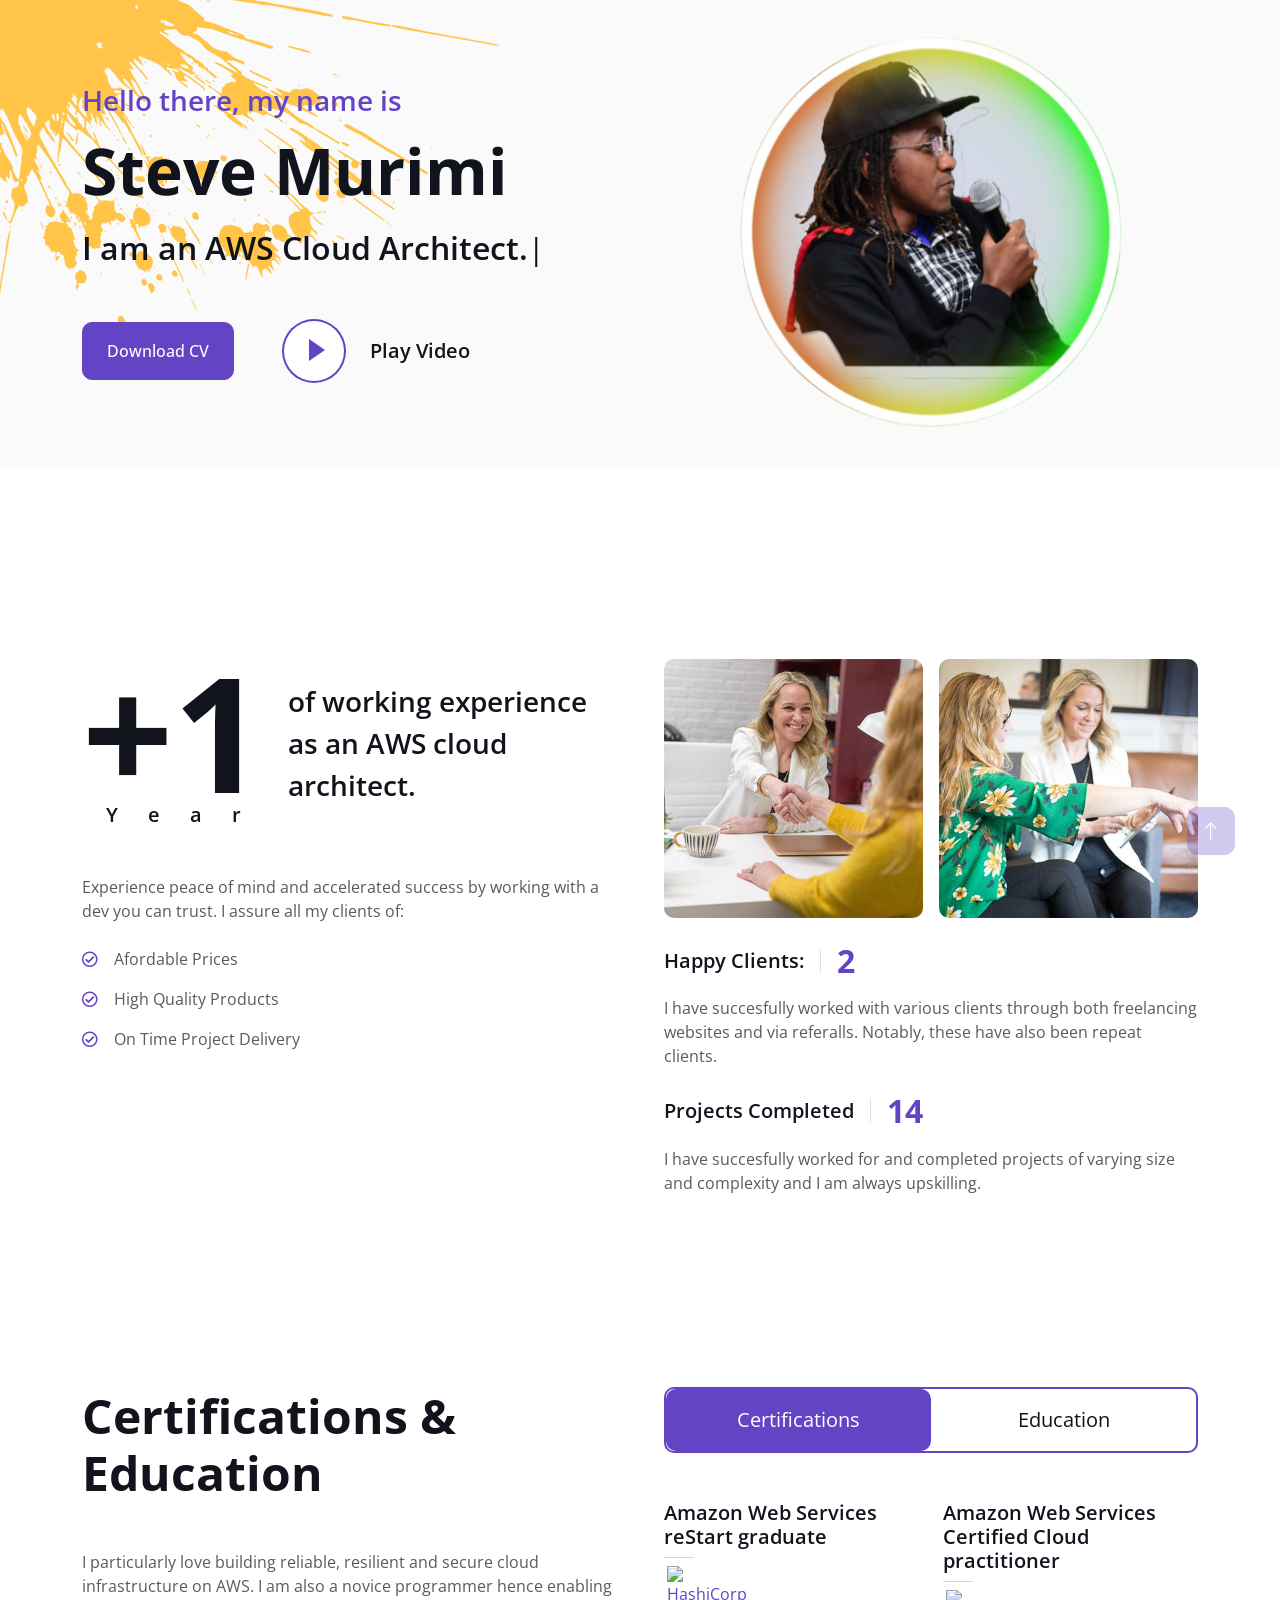
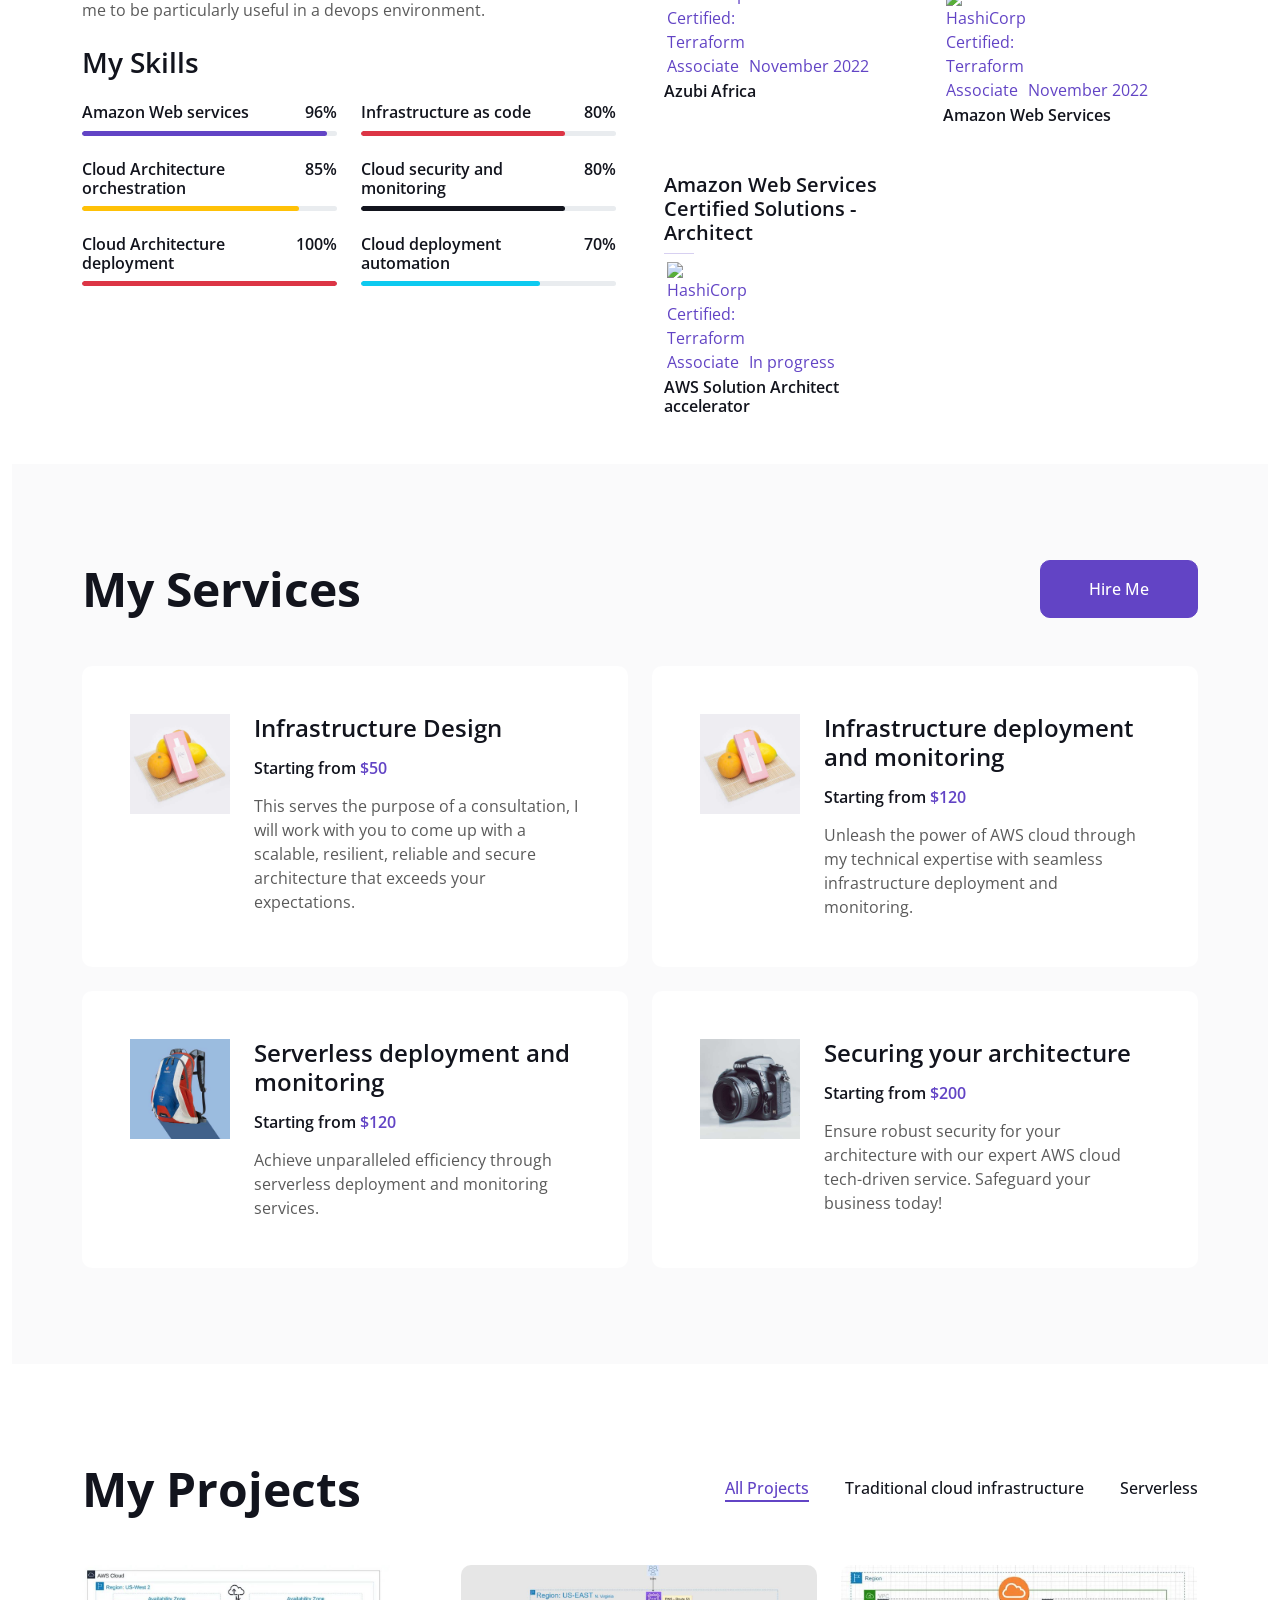
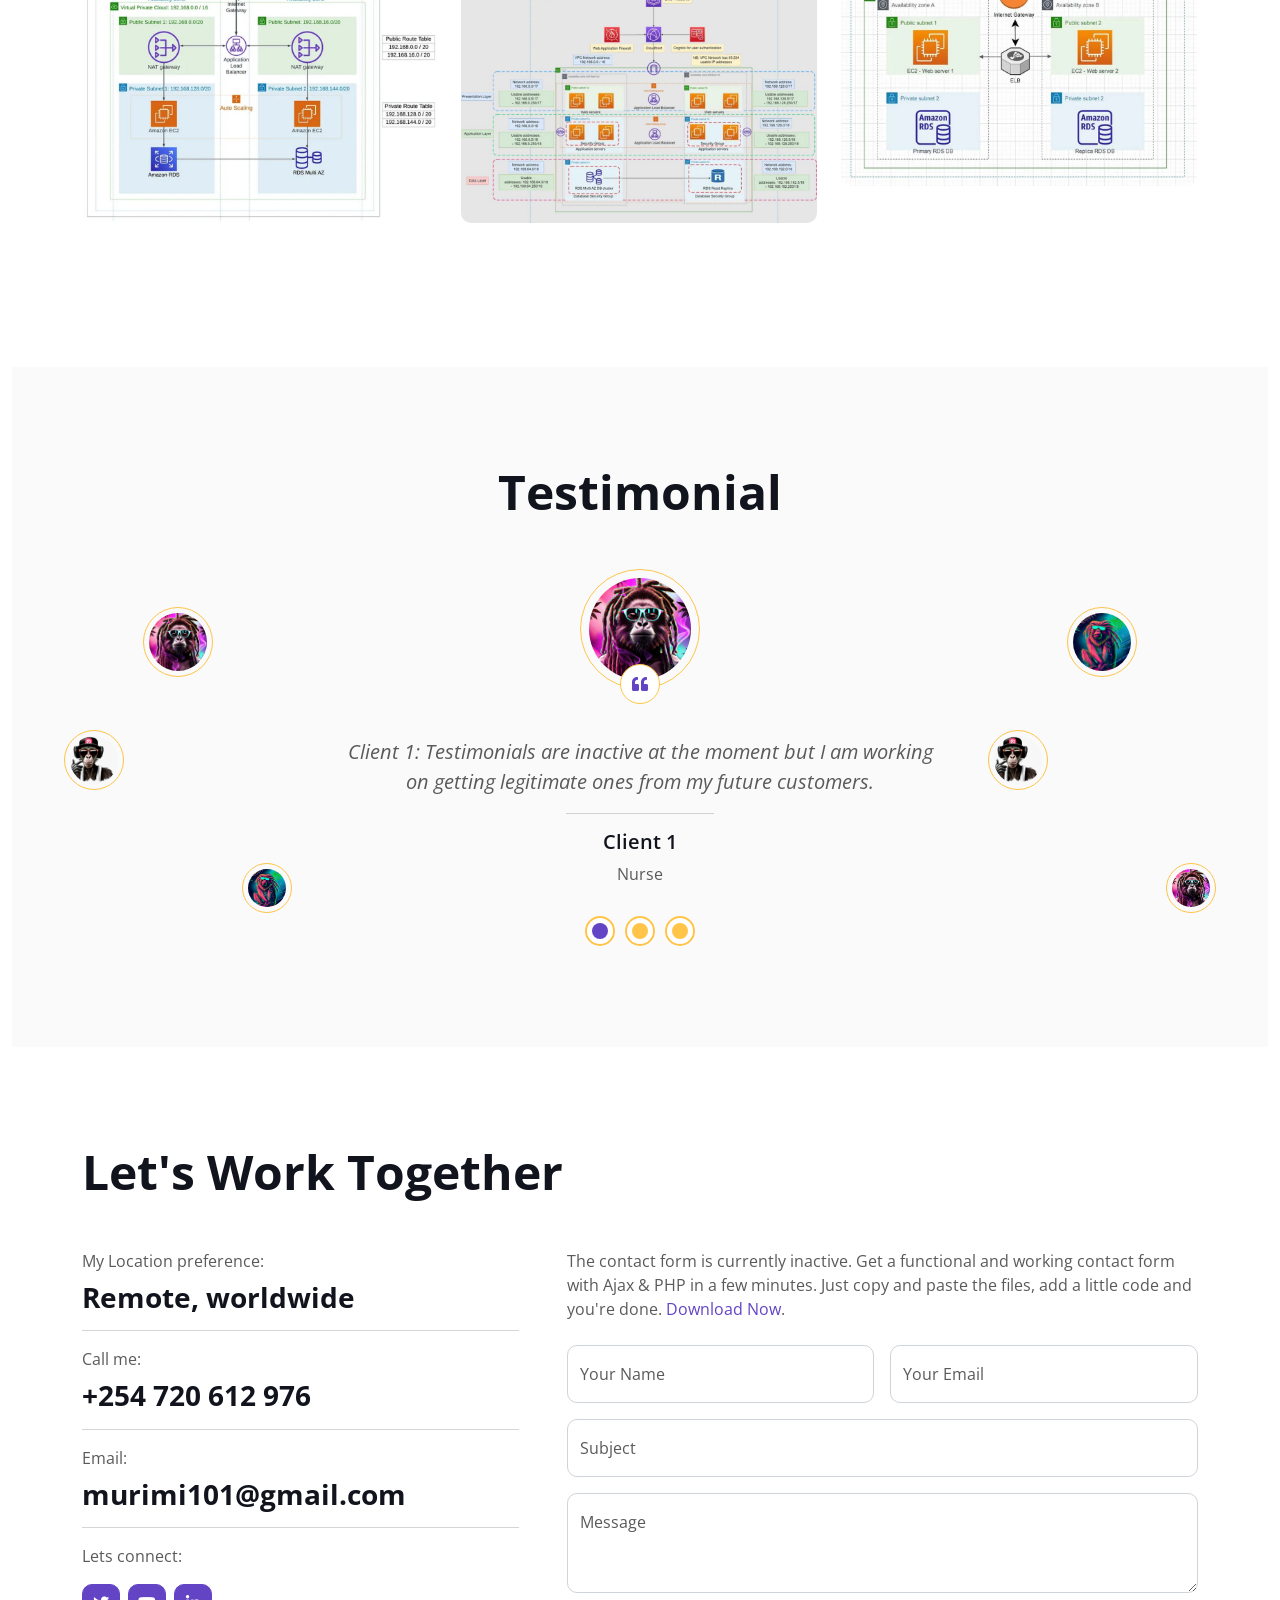
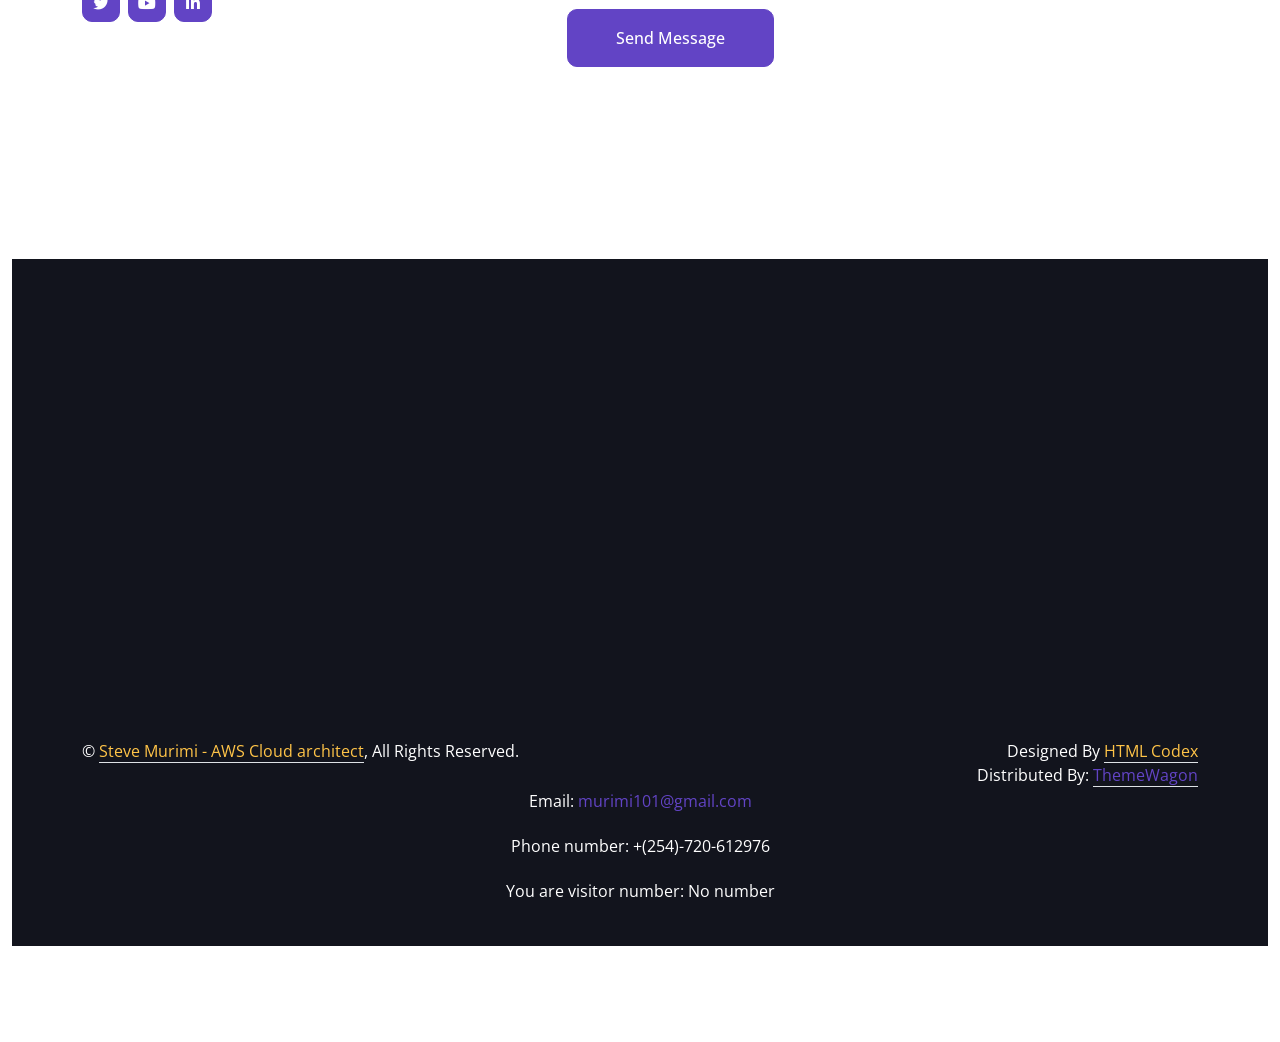
==== index.html @ 78ddbb9c "Initialization Initial creation of repo and upload of website." ====
<!DOCTYPE html>
<html lang="en">

<head>
    <meta charset="utf-8">
    <title>SteveMurimi - AWS Cloud Architect</title>
    <meta content="width=device-width, initial-scale=1.0" name="viewport">
    <meta content="" name="keywords">
    <meta content="" name="description">

  
    <!-- Website icon -->
    <link rel="icon" type="img/x-icon" href="img/laptop-icon.png">


    <!-- Google Web Fonts -->
    <link rel="preconnect" href="https://fonts.googleapis.com">
    <link rel="preconnect" href="https://fonts.gstatic.com" crossorigin>
    <link href="https://fonts.googleapis.com/css2?family=Open+Sans:wght@400;500;600;700;800&display=swap" rel="stylesheet"> 

    <!-- Icon Font Stylesheet -->
    <link href="https://cdnjs.cloudflare.com/ajax/libs/font-awesome/5.10.0/css/all.min.css" rel="stylesheet">
    <link href="https://cdn.jsdelivr.net/npm/bootstrap-icons@1.4.1/font/bootstrap-icons.css" rel="stylesheet">

    <!-- Libraries Stylesheet -->
    <link href="lib/animate/animate.min.css" rel="stylesheet">
    <link href="lib/lightbox/css/lightbox.min.css" rel="stylesheet">
    <link href="lib/owlcarousel/assets/owl.carousel.min.css" rel="stylesheet">

    <!-- Customized Bootstrap Stylesheet -->
    <link href="css/bootstrap.min.css" rel="stylesheet">

    <!-- Template Stylesheet -->
    <link href="css/style.css" rel="stylesheet">

</head>

<body data-bs-spy="scroll" data-bs-target=".navbar" data-bs-offset="51">
    <!-- Spinner Start -->
    <div id="spinner" class="show bg-white position-fixed translate-middle w-100 vh-100 top-50 start-50 d-flex align-items-center justify-content-center">
        <div class="spinner-border text-primary" style="width: 3rem; height: 3rem;" role="status">
            <span class="sr-only">Loading...</span>
        </div>
    </div>
    <!-- Spinner End -->


    <!-- Navbar Start -->
    <nav class="navbar navbar-expand-lg bg-white navbar-light fixed-top shadow py-lg-0 px-4 px-lg-5 wow fadeIn" data-wow-delay="0.1s">
        <a href="index.html" class="navbar-brand d-block d-lg-none">
            <h1 class="text-primary fw-bold m-0">ProMan</h1>
        </a>
        <button type="button" class="navbar-toggler" data-bs-toggle="collapse" data-bs-target="#navbarCollapse">
            <span class="navbar-toggler-icon"></span>
        </button>
        <div class="collapse navbar-collapse justify-content-between py-4 py-lg-0" id="navbarCollapse">
            <div class="navbar-nav ms-auto py-0">
                <a href="#home" class="nav-item nav-link active">Home</a>
                <a href="#about" class="nav-item nav-link">About</a>
                <a href="#skill" class="nav-item nav-link">Skills</a>
                <a href="#service" class="nav-item nav-link">Services</a>
            </div>
            <!-- <a href="index.html" class="navbar-brand bg-secondary py-3 px-4 mx-3 d-none d-lg-block">
                <h1 class="text-primary fw-bold m-0">Reload</h1>
            </a> -->
            <div class="navbar-nav me-auto py-0">
                <a href="#project" class="nav-item nav-link">Projects</a>
                <!-- <a href="#team" class="nav-item nav-link">Team</a> -->
                <a href="#testimonial" class="nav-item nav-link">Testimonial</a>
                <a href="#contact" class="nav-item nav-link">Contact</a>
            </div>
        </div>
    </nav>
    <!-- Navbar End -->


    <!-- Header Start -->
    <div class="container-fluid bg-light my-6 mt-0" id="home">
        <div class="container">
            <div class="row g-5 align-items-center">
                <div class="col-lg-6 py-6 pb-0 pt-lg-0">
                    <h3 class="text-primary mb-3">Hello there, my name is</h3>
                    <h1 class="display-3 mb-3">Steve Murimi</h1>
                    <h2 class="typed-text-output d-inline"></h2>
                    <div class="typed-text d-none">I am an AWS Cloud Architect. , I am an AWS Cloud Infrastructure Builder. , I am an AWS Cloud Security specialist. , I am a general AWS Cloud expert.</div>
                    <div class="d-flex align-items-center pt-5">
                        <a href="" class="btn btn-primary py-3 px-4 me-5">Download CV</a>
                        <button type="button" class="btn-play" data-bs-toggle="modal"
                            data-src="https://www.youtube.com/embed/l3ALiZPNynU" data-bs-target="#videoModal">
                            <span></span>
                        </button>
                        <h5 class="ms-4 mb-0 d-none d-sm-block">Play Video</h5>
                    </div>
                </div>
                <div class="col-lg-6">
                    <img class="img-fluid" src="img/profilebg.png" alt="Steve's profile picture">
                </div>
            </div>
        </div>
    </div>
    <!-- Header End -->


    <!-- Video Modal Start -->
    <div class="modal modal-video fade" id="videoModal" tabindex="-1" aria-labelledby="exampleModalLabel" aria-hidden="true">
        <div class="modal-dialog">
            <div class="modal-content rounded-0">
                <div class="modal-header">
                    <!-- <h3 class="modal-title" id="exampleModalLabel">Get to know me...</h3> -->
                    <button type="button" class="btn-close" data-bs-dismiss="modal" aria-label="Close"></button>
                </div>
                <div class="modal-body">
                    <!-- 16:9 aspect ratio -->
                    <div class="ratio ratio-16x9">
                        <iframe class="embed-responsive-item" src="" id="video" allowfullscreen allowscriptaccess="always"
                            allow="autoplay"></iframe>
                    </div>
                </div>
            </div>
        </div>
    </div>
    <!-- Video Modal End -->


    <!-- About Start -->
    <div class="container-xxl py-6" id="about">
        <div class="container">
            <div class="row g-5">
                <div class="col-lg-6 wow fadeInUp" data-wow-delay="0.1s">
                    <div class="d-flex align-items-center mb-5">
                        <div class="years flex-shrink-0 text-center me-4">
                            <h1 class="display-1 mb-0">+1</h1>
                            <h5 class="mb-0">Year</h5>
                        </div>
                        <h3 class="lh-base mb-0">of working experience as an AWS cloud architect.</h3>
                    </div>
                    <p class="mb-4">Experience peace of mind and accelerated success by working with a dev you can trust. I assure all my clients of:</p>
                    <p class="mb-3"><i class="far fa-check-circle text-primary me-3"></i>Afordable Prices</p>
                    <p class="mb-3"><i class="far fa-check-circle text-primary me-3"></i>High Quality Products</p>
                    <p class="mb-3"><i class="far fa-check-circle text-primary me-3"></i>On Time Project Delivery</p>
                    <!-- <a class="btn btn-primary py-3 px-5 mt-3" href="">Read More</a> -->
                </div>
                <div class="col-lg-6 wow fadeInUp" data-wow-delay="0.5s">
                    <div class="row g-3 mb-4">
                        <div class="col-sm-6">
                            <img class="img-fluid rounded" src="img/about-1.jpg" alt="">
                        </div>
                        <div class="col-sm-6">
                            <img class="img-fluid rounded" src="img/about-2.jpg" alt="">
                        </div>
                    </div>
                    <div class="d-flex align-items-center mb-3">
                        <h5 class="border-end pe-3 me-3 mb-0">Happy Clients:</h5>
                        <h2 class="text-primary fw-bold mb-0" data-toggle="counter-up">5</h2>
                    </div>
                    <p class="mb-4">I have succesfully worked with various clients through both freelancing websites and via referalls. Notably, these have also been repeat clients.</p>
                    <div class="d-flex align-items-center mb-3">
                        <h5 class="border-end pe-3 me-3 mb-0">Projects Completed</h5>
                        <h2 class="text-primary fw-bold mb-0" data-toggle="counter-up">30</h2>
                    </div>
                    <p class="mb-0">I have succesfully worked for and completed projects of varying size and complexity and I am always upskilling.</p>
                </div>
            </div>
        </div>
    </div>
    <!-- About End -->


    <!-- Expertise Start -->
    <div class="container-xxl py-6 pb-5" id="skill">
        <div class="container">
            <div class="row g-5">
                <div class="col-lg-6 wow fadeInUp" data-wow-delay="0.1s">
                    <h1 class="display-5 mb-5">Certifications & Education</h1>
                    <p class="mb-4">I particularly love building reliable, resilient and secure cloud infrastructure on AWS. I am also a novice programmer
                        hence enabling me to be particularly useful in a devops environment.
                    </p>
                    <h3 class="mb-4">My Skills</h3>
                    <div class="row align-items-center">
                        <div class="col-md-6">
                            <div class="skill mb-4">
                                <div class="d-flex justify-content-between">
                                    <h6 class="font-weight-bold">Amazon Web services</h6>
                                    <h6 class="font-weight-bold">96%</h6>
                                </div>
                                <div class="progress">
                                    <div class="progress-bar bg-primary" role="progressbar" aria-valuenow="96" aria-valuemin="0" aria-valuemax="100"></div>
                                </div>
                            </div>
                            <div class="skill mb-4">
                                <div class="d-flex justify-content-between">
                                    <h6 class="font-weight-bold">Cloud Architecture orchestration</h6>
                                    <h6 class="font-weight-bold">85%</h6>
                                </div>
                                <div class="progress">
                                    <div class="progress-bar bg-warning" role="progressbar" aria-valuenow="85" aria-valuemin="0" aria-valuemax="100"></div>
                                </div>
                            </div>
                            <div class="skill mb-4">
                                <div class="d-flex justify-content-between">
                                    <h6 class="font-weight-bold">Cloud Architecture deployment</h6>
                                    <h6 class="font-weight-bold">100%</h6>
                                </div>
                                <div class="progress">
                                    <div class="progress-bar bg-danger" role="progressbar" aria-valuenow="100" aria-valuemin="0" aria-valuemax="100"></div>
                                </div>
                            </div>
                        </div>
                        <div class="col-md-6">
                            <div class="skill mb-4">
                                <div class="d-flex justify-content-between">
                                    <h6 class="font-weight-bold">Infrastructure as code</h6>
                                    <h6 class="font-weight-bold">80%</h6>
                                </div>
                                <div class="progress">
                                    <div class="progress-bar bg-danger" role="progressbar" aria-valuenow="80" aria-valuemin="0" aria-valuemax="100"></div>
                                </div>
                            </div>
                            <div class="skill mb-4">
                                <div class="d-flex justify-content-between">
                                    <h6 class="font-weight-bold">Cloud security and monitoring</h6>
                                    <h6 class="font-weight-bold">80%</h6>
                                </div>
                                <div class="progress">
                                    <div class="progress-bar bg-dark" role="progressbar" aria-valuenow="80" aria-valuemin="0" aria-valuemax="100"></div>
                                </div>
                            </div>
                            <div class="skill mb-4">
                                <div class="d-flex justify-content-between">
                                    <h6 class="font-weight-bold">Cloud deployment automation</h6>
                                    <h6 class="font-weight-bold">70%</h6>
                                </div>
                                <div class="progress">
                                    <div class="progress-bar bg-info" role="progressbar" aria-valuenow="70" aria-valuemin="0" aria-valuemax="100"></div>
                                </div>
                            </div>
                        </div>
                    </div>
                </div>
                <div class="col-lg-6 wow fadeInUp" data-wow-delay="0.5s">
                    <ul class="nav nav-pills rounded border border-2 border-primary mb-5">
                        <li class="nav-item w-50">
                            <button class="nav-link w-100 py-3 fs-5 active" data-bs-toggle="pill" href="#tab-1">Certifications</button>
                        </li>
                        <li class="nav-item w-50">
                            <button class="nav-link w-100 py-3 fs-5" data-bs-toggle="pill" href="#tab-2">Education</button>
                        </li>
                    </ul>
                    <div class="tab-content">

                        <div id="tab-1" class="tab-pane fade show p-0 active">
                            <div class="row gy-5 gx-4">
                                <div class="col-sm-6">
                                    <h5>Amazon Web Services reStart graduate</h5>
                                    <hr class="text-primary my-2">
                                    <p>
                                        <a href="https://www.credly.com/badges/4e4639b5-583e-48e6-a1a1-fe60b0bf8d32">
                                        <img src="https://external-content.duckduckgo.com/iu/?u=https%3A%2F%2Ftse3.mm.bing.net%2Fth%3Fid%3DOIP.erzZBlVYcflmw7FFYnTOSAHaHa%26pid%3DApi&f=1&ipt=87b73da6e1f5325ceb58506c2c73c0ea0f64eb4c2a9864ca4327f008df093e18&ipo=images" class="aws-badge" alt="HashiCorp Certified: Terraform Associate"></a>
                                        <br>
                                        <!-- <a href="https://www.credly.com/badges/4e4639b5-583e-48e6-a1a1-fe60b0bf8d32"></a><br> -->
                                        <br>
                                        <!-- <p class="text-primary mb-1">Issued Feb, 2023</p> -->
                                    </p></br>
                                    <p class="text-primary mb-1">November 2022</p>
                                    <h6 class="mb-0">Azubi Africa</h6>
                                </div>
                                <div class="col-sm-6">
                                    <h5>Amazon Web Services Certified Cloud practitioner</h5>
                                    <hr class="text-primary my-2">
                                    <p>
                                        <a href="https://www.credly.com/badges/4e4639b5-583e-48e6-a1a1-fe60b0bf8d32">
                                        <img src="https://images.credly.com/images/00634f82-b07f-4bbd-a6bb-53de397fc3a6/twitter_thumb_201604_image.png" class="aws-badge" alt="HashiCorp Certified: Terraform Associate"></a>
                                        <br>
                                        <!-- <a href="https://www.credly.com/badges/4e4639b5-583e-48e6-a1a1-fe60b0bf8d32"></a><br> -->
                                        <br>
                                        <!-- <p class="text-primary mb-1">Issued Feb, 2023</p> -->
                                    </p></br>
                                    <p class="text-primary mb-1">November 2022</p>
                                    <h6 class="mb-0">Amazon Web Services</h6>
                                </div>
                                <div class="col-sm-6">
                                    <h5>Amazon Web Services Certified Solutions - Architect</h5>
                                    <hr class="text-primary my-2">
                                    <p>
                                        <a href="https://www.credly.com/badges/4e4639b5-583e-48e6-a1a1-fe60b0bf8d32">
                                        <img src="https://d1.awsstatic.com/training-and-certification/certification-badges/AWS-Certified-Solutions-Architect-Associate_badge.3419559c682629072f1eb968d59dea0741772c0f.png" class="aws-badge" alt="HashiCorp Certified: Terraform Associate"></a>
                                        <br>
                                        <!-- <a href="https://www.credly.com/badges/4e4639b5-583e-48e6-a1a1-fe60b0bf8d32"></a><br> -->
                                        <br>
                                        <!-- <p class="text-primary mb-1">Issued Feb, 2023</p> -->
                                    </p></br>
                                    <p class="text-primary mb-1">In progress</p>
                                    <h6 class="mb-0">AWS Solution Architect accelerator</h6>
                                </div>
                            </div>
                        </div>


                        <div id="tab-2" class="tab-pane fade show p-0">
                            <div class="row gy-5 gx-4">
                                <div class="col-sm-12">

                                    <table>
                                        <tr>
                                          <th>Name</th>
                                          <th>Date</th>
                                        </tr>
                                        <tr>
                                          <td>AWS - Cloud adoption framework (Technical)</td>
                                          <td>Maria Anders</td>
                                        </tr>
                                        <tr>
                                          <td>AWS Partner Migration ambassador</td>
                                          <td>Francisco Chang</td>
                                        </tr>
                                        <tr>
                                            <td>AWS Partner security best practices</td>
                                            <td>Maria Anders</td>
                                          </tr>
                                          <tr>
                                            <td>AWS Partner - Well Architected framework - Best Practices</td>
                                            <td>Maria Anders</td>
                                          </tr>
                                          <tr>
                                            <td>AWS - Cloud adoption framework (Technical)</td>
                                            <td>Maria Anders</td>
                                          </tr>
                                      </table>
                                    <hr class="text-primary my-2">

                        <!-- <div> -->
                            <!-- <p> -->
                                <!-- <a href="https://www.credly.com/badges/4e4639b5-583e-48e6-a1a1-fe60b0bf8d32"> -->
                                <!-- <img src="https://images.credly.com/images/00634f82-b07f-4bbd-a6bb-53de397fc3a6/twitter_thumb_201604_image.png" class="aws-badge" alt="HashiCorp Certified: Terraform Associate"></a> -->
                                <!-- <br> -->
                                <!-- <a href="https://www.credly.com/badges/4e4639b5-583e-48e6-a1a1-fe60b0bf8d32"></a><br> -->
                                <!-- <br><p class="text-primary mb-1">Issued Feb, 2023</p> -->
                            <!-- </p> -->
                        <!-- </div> -->

                                    <!-- <p class="text-primary mb-1">Issued Feb, 2023</p> -->


                                    <!-- <h6 class="mb-0">AWS Training & Certification</h6> -->
                                <!-- </div>
                                <div class="col-sm-6">
                                    <h5>AWS Partner Migration ambassador</h5>
                                    <hr class="text-primary my-2">

                                    <div>
                                        <p>
                                            <a href="https://www.credly.com/badges/4e4639b5-583e-48e6-a1a1-fe60b0bf8d32">
                                            <img src="img/project-1a.jpg" class="aws-badge" alt="HashiCorp Certified: Terraform Associate"></a>
                                            <br>
                                            <a href="https://www.credly.com/badges/4e4639b5-583e-48e6-a1a1-fe60b0bf8d32"></a><br>
                                            <br><p class="text-primary mb-1">Issued Feb, 2023</p>
                                        </p>
                                    </div> -->

                                <!-- </div>
                                <div class="col-sm-6">
                                    <h5>AWS Partner security best practices</h5>
                                    <hr class="text-primary my-2">
                                    <div>
                                        <p>
                                            <a href="https://www.credly.com/badges/4e4639b5-583e-48e6-a1a1-fe60b0bf8d32">
                                            <img src="img/project-1a.jpg" class="aws-badge" alt="HashiCorp Certified: Terraform Associate"></a>
                                            <br>
                                            <a href="https://www.credly.com/badges/4e4639b5-583e-48e6-a1a1-fe60b0bf8d32"></a><br>
                                            <br><p class="text-primary mb-1">Issued Feb, 2023</p>
                                        </p>
                                    </div>
                                </div> -->
                                <!-- <div class="col-sm-6">
                                    <h5>AWS Partner - Well Architected framework - Best Practices</h5>
                                    <hr class="text-primary my-2">
                                    <div>
                                        <p>
                                            <a href="https://www.credly.com/badges/4e4639b5-583e-48e6-a1a1-fe60b0bf8d32">
                                            <img src="img/project-1a.jpg" class="aws-badge" alt="HashiCorp Certified: Terraform Associate"></a>
                                            <br>
                                            <a href="https://www.credly.com/badges/4e4639b5-583e-48e6-a1a1-fe60b0bf8d32"></a><br>
                                            <br><p class="text-primary mb-1">Issued Feb, 2023</p>
                                        </p>
                                    </div>
                                </div> -->
                            </div>
                        </div>



                    </div>
                </div>
            </div>
        </div>
    </div>
    <!-- Expertise End -->


    <!-- Service Start -->
    <div class="container-fluid bg-light my-5 py-6" id="service">
        <div class="container">
            <div class="row g-5 mb-5 wow fadeInUp" data-wow-delay="0.1s">
                <div class="col-lg-6">
                    <h1 class="display-5 mb-0">My Services</h1>
                </div>
                <div class="col-lg-6 text-lg-end">
                    <a class="btn btn-primary py-3 px-5" href="#contact">Hire Me</a>
                </div>
            </div>
            <div class="row g-4">
                <div class="col-lg-6 wow fadeInUp" data-wow-delay="0.1s">
                    <div class="service-item d-flex flex-column flex-sm-row bg-white rounded h-100 p-4 p-lg-5">
                        <div class="bg-icon-1 flex-shrink-0 mb-3">
                            <!-- <i class="fa fa-crop-alt fa-2x text-dark"></i> -->
                        </div>
                        <div class="ms-sm-4">
                            <h4 class="mb-3">Infrastructure Design</h4>
                            <h6 class="mb-3">Starting from <span class="text-primary">$50</span></h6>
                            <span>This serves the purpose of a consultation, I will work with you to come up with a scalable, resilient, reliable and
                                 secure architecture that exceeds your expectations.</span>
                                 <!-- <div>
                                    <p>
                                        <a href="https://www.credly.com/badges/4e4639b5-583e-48e6-a1a1-fe60b0bf8d32">
                                        <img src="img/project-1a.jpg" class="services" alt="HashiCorp Certified: Terraform Associate"></a>
                                        <br>
                                        <a href="https://www.credly.com/badges/4e4639b5-583e-48e6-a1a1-fe60b0bf8d32"></a><br>
                                        <br><p class="text-primary mb-1">Issued Feb, 2023</p>
                                    </p>
                                </div> -->
                        </div>
                    </div>
                </div>
                <div class="col-lg-6 wow fadeInUp" data-wow-delay="0.3s">
                    <div class="service-item d-flex flex-column flex-sm-row bg-white rounded h-100 p-4 p-lg-5">
                        <div class="bg-icon-1 flex-shrink-0 mb-3">
                            <!-- <i class="fa fa-code-branch fa-2x text-dark"></i> -->
                        </div>
                        <div class="ms-sm-4">
                            <h4 class="mb-3">Infrastructure deployment and monitoring</h4>
                            <h6 class="mb-3">Starting from <span class="text-primary">$120</span></h6>
                            <span>Unleash the power of AWS cloud through my technical expertise with seamless infrastructure deployment and monitoring.</span>
                        </div>
                    </div>
                </div>
                <div class="col-lg-6 wow fadeInUp" data-wow-delay="0.1s">
                    <div class="service-item d-flex flex-column flex-sm-row bg-white rounded h-100 p-4 p-lg-5">
                        <div class="bg-icon-2 flex-shrink-0 mb-3">
                            <!-- <i class="fa fa-code fa-2x text-dark"></i> -->
                        </div>
                        <div class="ms-sm-4">
                            <h4 class="mb-3">Serverless deployment and monitoring</h4>
                            <h6 class="mb-3">Starting from <span class="text-primary">$120</span></h6>
                            <span>Achieve unparalleled efficiency through serverless deployment and monitoring services.</span>
                        </div>
                    </div>
                </div>
                <div class="col-lg-6 wow fadeInUp" data-wow-delay="0.3s">
                    <div class="service-item d-flex flex-column flex-sm-row bg-white rounded h-100 p-4 p-lg-5">
                        <div class="bg-icon-3 flex-shrink-0 mb-3">
                            <!-- <i class="fa fa-laptop-code fa-2x text-dark"></i> -->
                        </div>
                        <div class="ms-sm-4">
                            <h4 class="mb-3">Securing your architecture</h4>
                            <h6 class="mb-3">Starting from <span class="text-primary">$200</span></h6>
                            <span>Ensure robust security for your architecture with our expert AWS cloud tech-driven service. Safeguard your business today!</span>
                        </div>
                    </div>
                </div>
            </div>
        </div>
    </div>
    <!-- Service End -->


    <!-- Projects Start -->
    <div class="container-xxl py-6 pt-5" id="project">
        <div class="container">
            <div class="row g-5 mb-5 align-items-center wow fadeInUp" data-wow-delay="0.1s">
                <div class="col-lg-6">
                    <h1 class="display-5 mb-0">My Projects</h1>
                </div>
                <div class="col-lg-6 text-lg-end">
                    <ul class="list-inline mx-n3 mb-0" id="portfolio-flters">
                        <li class="mx-3 active" data-filter="*">All Projects</li>
                        <li class="mx-3" data-filter=".first">Traditional cloud infrastructure</li>
                        <li class="mx-3" data-filter=".second">Serverless</li>
                    </ul>
                </div>
            </div>
            <div class="row g-4 portfolio-container wow fadeInUp" data-wow-delay="0.1s">
                <div class="col-lg-4 col-md-6 portfolio-item first">
                    <div class="portfolio-img rounded overflow-hidden">
                        <img class="img-fluid" src="./img/project-1.JPG" alt="">
                        <div class="portfolio-btn">
                            <a class="btn btn-lg-square btn-outline-secondary border-2 mx-1" href="./img/project-1.JPG" data-lightbox="portfolio"><i class="fa fa-eye"></i></a>
                            <a class="btn btn-lg-square btn-outline-secondary border-2 mx-1" href="https://medium.com/@stevedevex/creating-your-first-highly-available-3-tier-environment-on-aws-1e3bab7edb8e"><i class="fa fa-link"></i></a>
                        </div>
                    </div>
                </div>
                <div class="col-lg-4 col-md-6 portfolio-item second">
                    <div class="portfolio-img rounded overflow-hidden">
                        <img class="img-fluid" src="./img/project-2.JPG" alt="">
                        <div class="portfolio-btn">
                            <a class="btn btn-lg-square btn-outline-secondary border-2 mx-1" href="./img/project-2.JPG" data-lightbox="portfolio"><i class="fa fa-eye"></i></a>
                            <a class="btn btn-lg-square btn-outline-secondary border-2 mx-1" href="https://medium.com/@stevedevex/create-an-aws-3-tier-architecture-like-a-pro-de3c781507f3"><i class="fa fa-link"></i></a>
                        </div>
                    </div>
                </div>
                <div class="col-lg-4 col-md-6 portfolio-item first">
                    <div class="portfolio-img rounded overflow-hidden">
                        <img class="img-fluid" src="./img/project-3.JPG" alt="">
                        <div class="portfolio-btn">
                            <a class="btn btn-lg-square btn-outline-secondary border-2 mx-1" href="./img/project-3.JPG" data-lightbox="portfolio"><i class="fa fa-eye"></i></a>
                            <a class="btn btn-lg-square btn-outline-secondary border-2 mx-1" href="https://medium.com/@stevedevex/aws-vpc-magic-building-disaster-proof-aws-architecture-two-availability-zones-one-mission-4d53f6aa02d4"><i class="fa fa-link"></i></a>
                        </div>
                    </div>
                </div>
                <!-- <div class="col-lg-4 col-md-6 portfolio-item second">
                    <div class="portfolio-img rounded overflow-hidden">
                        <img class="img-fluid" src="img/project-4.jpg" alt="">
                        <div class="portfolio-btn">
                            <a class="btn btn-lg-square btn-outline-secondary border-2 mx-1" href="img/project-4.jpg" data-lightbox="portfolio"><i class="fa fa-eye"></i></a>
                            <a class="btn btn-lg-square btn-outline-secondary border-2 mx-1" href=""><i class="fa fa-link"></i></a>
                        </div>
                    </div>
                </div>
                <div class="col-lg-4 col-md-6 portfolio-item first">
                    <div class="portfolio-img rounded overflow-hidden">
                        <img class="img-fluid" src="img/project-5.jpg" alt="">
                        <div class="portfolio-btn">
                            <a class="btn btn-lg-square btn-outline-secondary border-2 mx-1" href="img/project-5.jpg" data-lightbox="portfolio"><i class="fa fa-eye"></i></a>
                            <a class="btn btn-lg-square btn-outline-secondary border-2 mx-1" href=""><i class="fa fa-link"></i></a>
                        </div>
                    </div>
                </div>
                <div class="col-lg-4 col-md-6 portfolio-item second">
                    <div class="portfolio-img rounded overflow-hidden">
                        <img class="img-fluid" src="img/project-6.jpg" alt="">
                        <div class="portfolio-btn">
                            <a class="btn btn-lg-square btn-outline-secondary border-2 mx-1" href="img/project-6.jpg" data-lightbox="portfolio"><i class="fa fa-eye"></i></a>
                            <a class="btn btn-lg-square btn-outline-secondary border-2 mx-1" href=""><i class="fa fa-link"></i></a>
                        </div>
                    </div>
                </div> -->
            </div>
        </div>
    </div>
    <!-- Projects End -->


    <!-- Team Start -->
    <!-- <div class="container-xxl py-6 pb-5" id="team">
        <div class="container">
            <div class="row g-5 mb-5 wow fadeInUp" data-wow-delay="0.1s">
                <div class="col-lg-6">
                    <h1 class="display-5 mb-0">Team Members</h1>
                </div>
                <div class="col-lg-6 text-lg-end">
                    <a class="btn btn-primary py-3 px-5" href="">Contact Us</a>
                </div>
            </div>
            <div class="row g-4">
                <div class="col-lg-4 col-md-6 wow fadeInUp" data-wow-delay="0.1s">
                    <div class="team-item position-relative">
                        <img class="img-fluid rounded" src="img/team-1.jpg" alt="">
                        <div class="team-text bg-white rounded-end p-4">
                            <div>
                                <h5>Full Name</h5>
                                <span>Designer</span>
                            </div>
                            <i class="fa fa-arrow-right fa-2x text-primary"></i>
                        </div>
                    </div>
                </div>
                <div class="col-lg-4 col-md-6 wow fadeInUp" data-wow-delay="0.3s">
                    <div class="team-item position-relative">
                        <img class="img-fluid rounded" src="img/team-2.jpg" alt="">
                        <div class="team-text bg-white rounded-end p-4">
                            <div>
                                <h5>Full Name</h5>
                                <span>Designer</span>
                            </div>
                            <i class="fa fa-arrow-right fa-2x text-primary"></i>
                        </div>
                    </div>
                </div>
                <div class="col-lg-4 col-md-6 wow fadeInUp" data-wow-delay="0.5s">
                    <div class="team-item position-relative">
                        <img class="img-fluid rounded" src="img/team-3.jpg" alt="">
                        <div class="team-text bg-white rounded-end p-4">
                            <div>
                                <h5>Full Name</h5>
                                <span>Designer</span>
                            </div>
                            <i class="fa fa-arrow-right fa-2x text-primary"></i>
                        </div>
                    </div>
                </div>
            </div>
        </div>
    </div> -->
    <!-- Team End -->


    <!-- Testimonial Start -->
    <div class="container-fluid bg-light py-5 my-5" id="testimonial">
        <div class="container-fluid py-5">
            <h1 class="display-5 text-center mb-5 wow fadeInUp" data-wow-delay="0.1s">Testimonial</h1>
            <div class="row justify-content-center">
                <div class="col-lg-3 d-none d-lg-block">
                    <div class="testimonial-left h-100">
                        <img class="img-fluid wow fadeIn" data-wow-delay="0.1s" src="img/testimonial-1.png" alt="">
                        <img class="img-fluid wow fadeIn" data-wow-delay="0.3s" src="img/testimonial-2.png" alt="">
                        <img class="img-fluid wow fadeIn" data-wow-delay="0.5s" src="img/testimonial-3.png" alt="">
                    </div>
                </div>
                <div class="col-lg-6 wow fadeInUp" data-wow-delay="0.5s">
                    <div class="owl-carousel testimonial-carousel">
                        <div class="testimonial-item text-center">
                            <div class="position-relative mb-5">
                                <img class="img-fluid rounded-circle border border-secondary p-2 mx-auto" src="img/testimonial-1.png" alt="">
                                <div class="testimonial-icon">
                                    <i class="fa fa-quote-left text-primary"></i>
                                </div>
                            </div>
                            <p class="fs-5 fst-italic">Client 1: Testimonials are inactive at the moment but I am working on getting legitimate ones from my future customers.</p>
                            <hr class="w-25 mx-auto">
                            <h5>Client 1</h5>
                            <span>Nurse</span>
                        </div>
                        <div class="testimonial-item text-center">
                            <div class="position-relative mb-5">
                                <img class="img-fluid rounded-circle border border-secondary p-2 mx-auto" src="img/testimonial-2.png" alt="">
                                <div class="testimonial-icon">
                                    <i class="fa fa-quote-left text-primary"></i>
                                </div>
                            </div>
                            <p class="fs-5 fst-italic">Client 2: Testimonials are inactive at the moment but I am working on getting legitimate ones from my future customers.</p>
                            <hr class="w-25 mx-auto">
                            <h5>Client 2</h5>
                            <span>Lawyer</span>
                        </div>
                        <div class="testimonial-item text-center">
                            <div class="position-relative mb-5">
                                <img class="img-fluid rounded-circle border border-secondary p-2 mx-auto" src="img/testimonial-3.png" alt="">
                                <div class="testimonial-icon">
                                    <i class="fa fa-quote-left text-primary"></i>
                                </div>
                            </div>
                            <p class="fs-5 fst-italic">Client 3: Testimonials are inactive at the moment but I am working on getting legitimate ones from my future customers.</p>
                            <hr class="w-25 mx-auto">
                            <h5>Client 3</h5>
                            <span>Business man</span>
                        </div>
                    </div>
                </div>
                <div class="col-lg-3 d-none d-lg-block">
                    <div class="testimonial-right h-100">
                        <img class="img-fluid wow fadeIn" data-wow-delay="0.1s" src="img/testimonial-1.png" alt="">
                        <img class="img-fluid wow fadeIn" data-wow-delay="0.3s" src="img/testimonial-2.png" alt="">
                        <img class="img-fluid wow fadeIn" data-wow-delay="0.5s" src="img/testimonial-3.png" alt="">
                    </div>
                </div>
            </div>
        </div>
    </div>
    <!-- Testimonial End -->


    <!-- Contact Start -->
    <div class="container-xxl pb-5" id="contact">
        <div class="container py-5">
            <div class="row g-5 mb-5 wow fadeInUp" data-wow-delay="0.1s">
                <div class="col-lg-6">
                    <h1 class="display-5 mb-0">Let's Work Together</h1>
                </div>
                <div class="col-lg-6 text-lg-end">
                    <!-- <a class="btn btn-primary py-3 px-5" href="">Say Hello</a> -->
                </div>
            </div>
            <div class="row g-5">
                <div class="col-lg-5 col-md-6 wow fadeInUp" data-wow-delay="0.1s">
                    <p class="mb-2">My Location preference:</p>
                    <h3 class="fw-bold">Remote, worldwide</h3>
                    <hr class="w-100">
                    <p class="mb-2">Call me:</p>
                    <h3 class="fw-bold">+254 720 612 976</h3>
                    <hr class="w-100">
                    <p class="mb-2">Email:</p>
                    <h3 class="fw-bold">murimi101@gmail.com</h3>
                    <hr class="w-100">
                    <p class="mb-2">Lets connect:</p>
                    <div class="d-flex pt-2">
                        <a class="btn btn-square btn-primary me-2" href="https://twitter.com/stevedevex"><i class="fab fa-twitter"></i></a>
                        <!-- <a class="btn btn-square btn-primary me-2" href=""><i class="fab fa-facebook-f"></i></a> -->
                        <a class="btn btn-square btn-primary me-2" href="https://www.youtube.com/@stevemurimi4806"><i class="fab fa-youtube"></i></a>
                        <a class="btn btn-square btn-primary me-2" href="https://www.linkedin.com/in/steve-murimi/"><i class="fab fa-linkedin-in"></i></a>
                    </div>
                </div>
                <div class="col-lg-7 col-md-6 wow fadeInUp" data-wow-delay="0.5s">
                    <p class="mb-4">The contact form is currently inactive. Get a functional and working contact form with Ajax & PHP in a few minutes. Just copy and paste the files, add a little code and you're done. <a href="https://htmlcodex.com/contact-form">Download Now</a>.</p>
                    <form>
                        <div class="row g-3">
                            <div class="col-md-6">
                                <div class="form-floating">
                                    <input type="text" class="form-control" id="name" placeholder="Your Name" autocomplete="on">
                                    <label for="name">Your Name</label>
                                </div>
                            </div>
                            <div class="col-md-6">
                                <div class="form-floating">
                                    <input type="email" class="form-control" id="email" placeholder="Your Email" autocomplete="on">
                                    <label for="email">Your Email</label>
                                </div>
                            </div>
                            <div class="col-12">
                                <div class="form-floating">
                                    <input type="text" class="form-control" id="subject" placeholder="Subject">
                                    <label for="subject">Subject</label>
                                </div>
                            </div>
                            <div class="col-12">
                                <div class="form-floating">
                                    <textarea class="form-control" placeholder="Leave a message here" id="message" style="height: 100px"></textarea>
                                    <label for="message">Message</label>
                                </div>
                            </div>
                            <div class="col-12">
                                <button class="btn btn-primary py-3 px-5" type="submit">Send Message</button>
                            </div>
                        </div>
                    </form>
                </div>
            </div>
        </div>
    </div>
    <!-- Contact End -->


    <!-- Map Start -->
    <div class="container-xxl pt-5 px-0 wow fadeInUp" data-wow-delay="0.1s">
        <div class="container-xxl pt-5 px-0">
            <div class="bg-dark">
                <iframe
                src="https://www.google.com/maps/embed?pb=!1m18!1m12!1m3!1d3988.7939305342115!2d36.784172474670264!3d-1.2983834986892837!2m3!1f0!2f0!3f0!3m2!1i1024!2i768!4f13.1!3m3!1m2!1s0x182f11f4f5d9d71d%3A0x8b8b65fa46218ba3!2sAculink%20Limited!5e0!3m2!1sen!2ske!4v1687558958983!5m2!1sen!2ske"
                frameborder="0" style="width: 100%; height: 450px; border:0;" allowfullscreen="" aria-hidden="false"
                tabindex="0"></iframe>
            </div>
        </div>
    </div>
    <!-- Map End -->


    <!-- Copyright Start -->
    <div class="container-fluid bg-dark text-white py-4">
            <div class="container">
                <div class="row">
                    <div class="col-md-6 text-center text-md-start mb-3 mb-md-0">
                        &copy; <a class="border-bottom text-secondary" href="#">Steve Murimi - AWS Cloud architect</a>, All Rights Reserved.
                    </div>




                    <div class="col-md-6 text-center text-md-end">
                        <!--/*** This template is free as long as you keep the footer author’s credit link/attribution link/backlink. If you'd like to use the template without the footer author’s credit link/attribution link/backlink, you can purchase the Credit Removal License from "https://htmlcodex.com/credit-removal". Thank you for your support. ***/-->
                        Designed By <a class="border-bottom text-secondary" href="https://htmlcodex.com">HTML Codex</a>
                        <br>Distributed By: <a class="border-bottom" href="https://themewagon.com" target="_blank">ThemeWagon</a>
                    </div>
                </div>

                <div class="centered-div">
                    <p>Email: <a href="mailto:murimi101@gmail.com">murimi101@gmail.com</a></p>
                    </div>
                    <div class="centered-div">
                        <p>Phone number: +(254)-720-612976</p>
                        </div>
                        <div class="centered-div">
                    
                    <div class="counter-number">
                        <!-- <p>You are visitor number: <a id="Visit_Count">3205</a> </p> -->
                        <p>You are visitor number: <span id="counter" style="color: white;">No number</span></p>
                    </div>
                </div>
            </div>
        </div>
    </div>
    <!-- Copyright End -->


    <!-- Back to Top -->
    <a href="#" class="btn btn-lg btn-primary btn-lg-square back-to-top"><i class="bi bi-arrow-up"></i></a>


    <!-- JavaScript Libraries -->
    <script src="https://code.jquery.com/jquery-3.4.1.min.js"></script>
    <script src="https://cdn.jsdelivr.net/npm/bootstrap@5.0.0/dist/js/bootstrap.bundle.min.js"></script>
    <script src="lib/wow/wow.min.js"></script>
    <script src="lib/easing/easing.min.js"></script>
    <script src="lib/waypoints/waypoints.min.js"></script>
    <script src="lib/typed/typed.min.js"></script>
    <script src="lib/counterup/counterup.min.js"></script>
    <script src="lib/owlcarousel/owl.carousel.min.js"></script>
    <script src="lib/isotope/isotope.pkgd.min.js"></script>
    <script src="lib/lightbox/js/lightbox.min.js"></script>

    <!-- Template Javascript -->
    <script src="js/main.js"></script>
    <!-- Visitor counter  -->
    <script src="js/script.js"></script>
</body>

</html>
---- css/style.css ----
/********** Template CSS **********/
:root {
    --primary: #6244C5;
    --secondary: #FFC448;
    --light: #FAFAFB;
    --dark: #12141D;
}

.back-to-top {
    position: fixed;
    display: none;
    right: 45px;
    bottom: 45px;
    z-index: 99;
}

.my-6 {
    margin-top: 6rem;
    margin-bottom: 6rem;
}

.py-6 {
    padding-top: 6rem;
    padding-bottom: 6rem;
}


/*** Spinner ***/
#spinner {
    opacity: 0;
    visibility: hidden;
    transition: opacity .5s ease-out, visibility 0s linear .5s;
    z-index: 99999;
}

#spinner.show {
    transition: opacity .5s ease-out, visibility 0s linear 0s;
    visibility: visible;
    opacity: 1;
}


/*** Button ***/
.btn {
    font-weight: 500;
    transition: .5s;
}

.btn.btn-primary,
.btn.btn-secondary {
    color: #FFFFFF;
}

.btn-square {
    width: 38px;
    height: 38px;
}

.btn-sm-square {
    width: 32px;
    height: 32px;
}

.btn-lg-square {
    width: 48px;
    height: 48px;
}

.btn-square,
.btn-sm-square,
.btn-lg-square {
    padding: 0;
    display: flex;
    align-items: center;
    justify-content: center;
    font-weight: normal;
}


/*** Navbar ***/
.navbar.fixed-top {
    display: none;
    transition: .5s;
}

.navbar .navbar-nav .nav-link {
    padding: 20px 15px;
    color: var(--dark);
    font-size: 18px;
    font-weight: 600;
    outline: none;
}

.navbar .navbar-nav .nav-link:hover,
.navbar .navbar-nav .nav-link.active {
    color: var(--primary);
}

@media (max-width: 991.98px) {
    .navbar .navbar-nav .nav-link  {
        padding: 10px 0;
    }
}


/*** Header ***/
#home {
    margin-bottom: 6rem;
    background: url(../img/bg-header.png) left top no-repeat;
}

.typed-cursor {
    font-size: 30px;
    color: var(--dark);
}

.btn-play {
    position: relative;
    display: block;
    box-sizing: content-box;
    width: 16px;
    height: 26px;
    border-radius: 100%;
    border: none;
    outline: none !important;
    padding: 18px 20px 20px 28px;
    background: var(--primary);
}

.btn-play:before {
    content: "";
    position: absolute;
    z-index: 0;
    left: 50%;
    top: 50%;
    transform: translateX(-50%) translateY(-50%);
    display: block;
    width: 60px;
    height: 60px;
    background: var(--primary);
    border-radius: 100%;
    animation: pulse-border 1500ms ease-out infinite;
}

.btn-play:after {
    content: "";
    position: absolute;
    z-index: 1;
    left: 50%;
    top: 50%;
    transform: translateX(-50%) translateY(-50%);
    display: block;
    width: 60px;
    height: 60px;
    background: #FFFFFF;
    border-radius: 100%;
    transition: all 200ms;
}

.btn-play span {
    display: block;
    position: relative;
    z-index: 3;
    width: 0;
    height: 0;
    left: -1px;
    border-left: 16px solid var(--primary);
    border-top: 11px solid transparent;
    border-bottom: 11px solid transparent;
}

@keyframes pulse-border {
    0% {
        transform: translateX(-50%) translateY(-50%) translateZ(0) scale(1);
        opacity: 1;
    }

    100% {
        transform: translateX(-50%) translateY(-50%) translateZ(0) scale(2);
        opacity: 0;
    }
}

.modal-video .modal-dialog {
    position: relative;
    max-width: 800px;
    margin: 60px auto 0 auto;
}

.modal-video .modal-body {
    position: relative;
    padding: 0px;
}

.modal-video .close {
    position: absolute;
    width: 30px;
    height: 30px;
    right: 0px;
    top: -30px;
    z-index: 999;
    font-size: 30px;
    font-weight: normal;
    color: #FFFFFF;
    background: #000000;
    opacity: 1;
}


/*** About ***/
#about .years .display-1 {
    font-size: 10rem;
    line-height: 9rem;
}

#about .years h5 {
    letter-spacing: 30px;
    margin-right: -30px;
}


/*** Skills ***/
#skill .progress {
    height: 5px;
    border-radius: 5px;
}

#skill .progress .progress-bar {
    width: 0px;
    border-radius: 5px;
    transition: 3s;
}

#skill .nav-pills .nav-link {
    color: var(--dark);
}

#skill .nav-pills .nav-link.active {
    color: #FFFFFF;
}

#skill .tab-content hr {
    width: 30px;
}


/*** Service ***/
.service-item .bg-icon {
    width: 100px;
    height: 100px;
    display: flex;
    align-items: center;
    justify-content: center;
    background: url(../img/bg-icon.png) center center no-repeat;
    background-size: cover;
}

.service-item .bg-icon-1 {
    width: 100px;
    height: 100px;
    display: flex;
    align-items: center;
    justify-content: center;
    background: url(../img/project-2a.jpg) center center no-repeat;
    background-size: cover;
}

.service-item .bg-icon-2 {
    width: 100px;
    height: 100px;
    display: flex;
    align-items: center;
    justify-content: center;
    background: url(../img/project-3a.jpg) center center no-repeat;
    background-size: cover;
}

.service-item .bg-icon-3 {
    width: 100px;
    height: 100px;
    display: flex;
    align-items: center;
    justify-content: center;
    background: url(../img/project-4.jpg) center center no-repeat;
    background-size: cover;
}

/*** Project Portfolio ***/
#portfolio-flters li {
    display: inline-block;
    font-weight: 500;
    color: var(--dark);
    cursor: pointer;
    transition: .5s;
    border-bottom: 2px solid transparent;
}

#portfolio-flters li:hover,
#portfolio-flters li.active {
    color: var(--primary);
    border-color: var(--primary);
}

.portfolio-img {
    position: relative;
}

.portfolio-btn {
    position: absolute;
    width: 100%;
    height: 100%;
    top: 0;
    left: 0;
    background: rgba(98, 68, 197, .9);
    display: flex;
    align-items: flex-end;
    justify-content: flex-start;
    padding: 30px;
    padding-bottom: 100px !important;
    opacity: 0;
    transition: .5s;
}

.portfolio-item:hover .portfolio-btn {
    opacity: 1;
    padding-bottom: 30px !important;
}


/*** Team ***/
.team-item img {
    transition: .5s;
}

.team-item:hover img {
    opacity: .7;
}

.team-item .team-text {
    position: absolute;
    left: 0;
    right: 60px;
    bottom: 30px;
    display: flex;
    align-items: center;
    justify-content: space-between;
    opacity: 0;
    transition: .5s;
}

.team-item:hover .team-text {
    right: 30px;
    opacity: 1;
}

.team-item .team-text div {
    transition: .5s;
}

.team-item:hover .team-text div {
    margin-left: 30px;
}


/*** Testimonial ***/
.testimonial-left,
.testimonial-right {
    position: relative;
}

.testimonial-left img,
.testimonial-right img {
    position: absolute;
    padding: 5px;
    border: 1px solid var(--secondary);
    border-radius: 70px;
}

.testimonial-left img:nth-child(1),
.testimonial-right img:nth-child(3) {
    width: 70px;
    height: 70px;
    top: 10%;
    left: 50%;
    transform: translateX(-50%);
}

.testimonial-left img:nth-child(2),
.testimonial-right img:nth-child(2) {
    width: 60px;
    height: 60px;
    top: 50%;
    left: 10%;
    transform: translateY(-50%);
}

.testimonial-left img:nth-child(3),
.testimonial-right img:nth-child(1) {
    width: 50px;
    height: 50px;
    bottom: 10%;
    right: 10%;
}

.testimonial-carousel .owl-item img {
    width: 120px;
    height: 120px;
}

.testimonial-carousel .testimonial-icon {
    position: absolute;
    width: 40px;
    height: 40px;
    left: 50%;
    bottom: -15px;
    transform: translateX(-50%);
    display: flex;
    align-items: center;
    justify-content: center;
    background: #FFFFFF;
    border: 1px solid var(--secondary);
    border-radius: 60px;
}

.testimonial-carousel .owl-dots {
    height: 40px;
    margin-top: 25px;
    display: flex;
    align-items: center;
    justify-content: center;
}

.testimonial-carousel .owl-dot {
    position: relative;
    display: inline-block;
    margin: 0 5px;
    width: 30px;
    height: 30px;
    background: #FFFFFF;
    border: 2px solid var(--secondary);
    border-radius: 30px;
    transition: .5s;
}

.testimonial-carousel .owl-dot::after {
    position: absolute;
    content: "";
    width: 16px;
    height: 16px;
    top: 5px;
    left: 5px;
    border-radius: 16px;
    background: var(--secondary);
    transition: .5s;
}

.testimonial-carousel .owl-dot.active::after {
    background: var(--primary);
}

.centered-div {
    display: flex;
    justify-content: center;
    align-items: center;
    height: 5vh;
}

.centered-div p {
    text-align: center;
}

/* Badges */
.aws-badge {
    float: left;
    margin: 0 2.5px;
    width: 5em;
}

/* Services */
.services {
    float: left;
    margin: 0 2.5px;
    width: 5em;
}

/* Table */
table {
    font-family: arial, sans-serif;
    border-collapse: collapse;
    width: 100%;
  }
  
  td, th {
    border: 1px solid #dddddd;
    text-align: left;
    padding: 8px;
  }
  
  tr:nth-child(even) {
    background-color: #dddddd;
  }
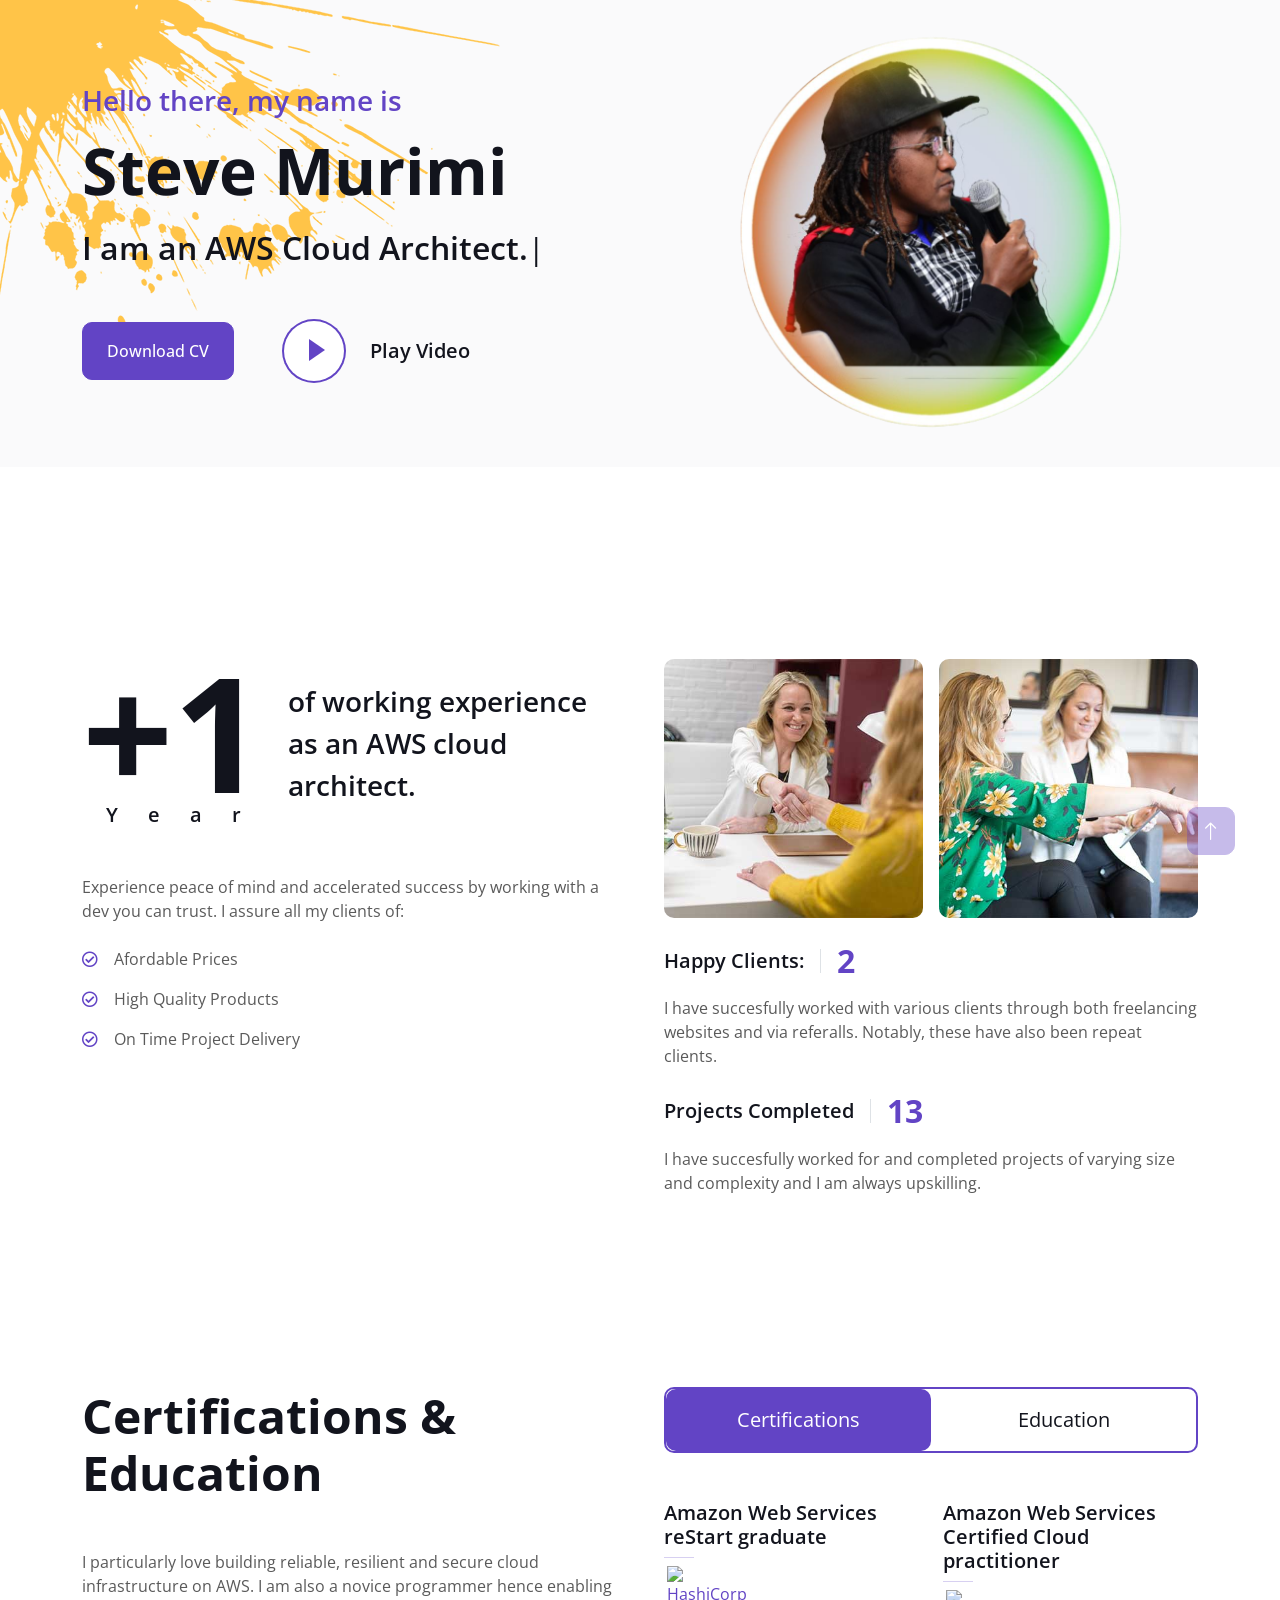
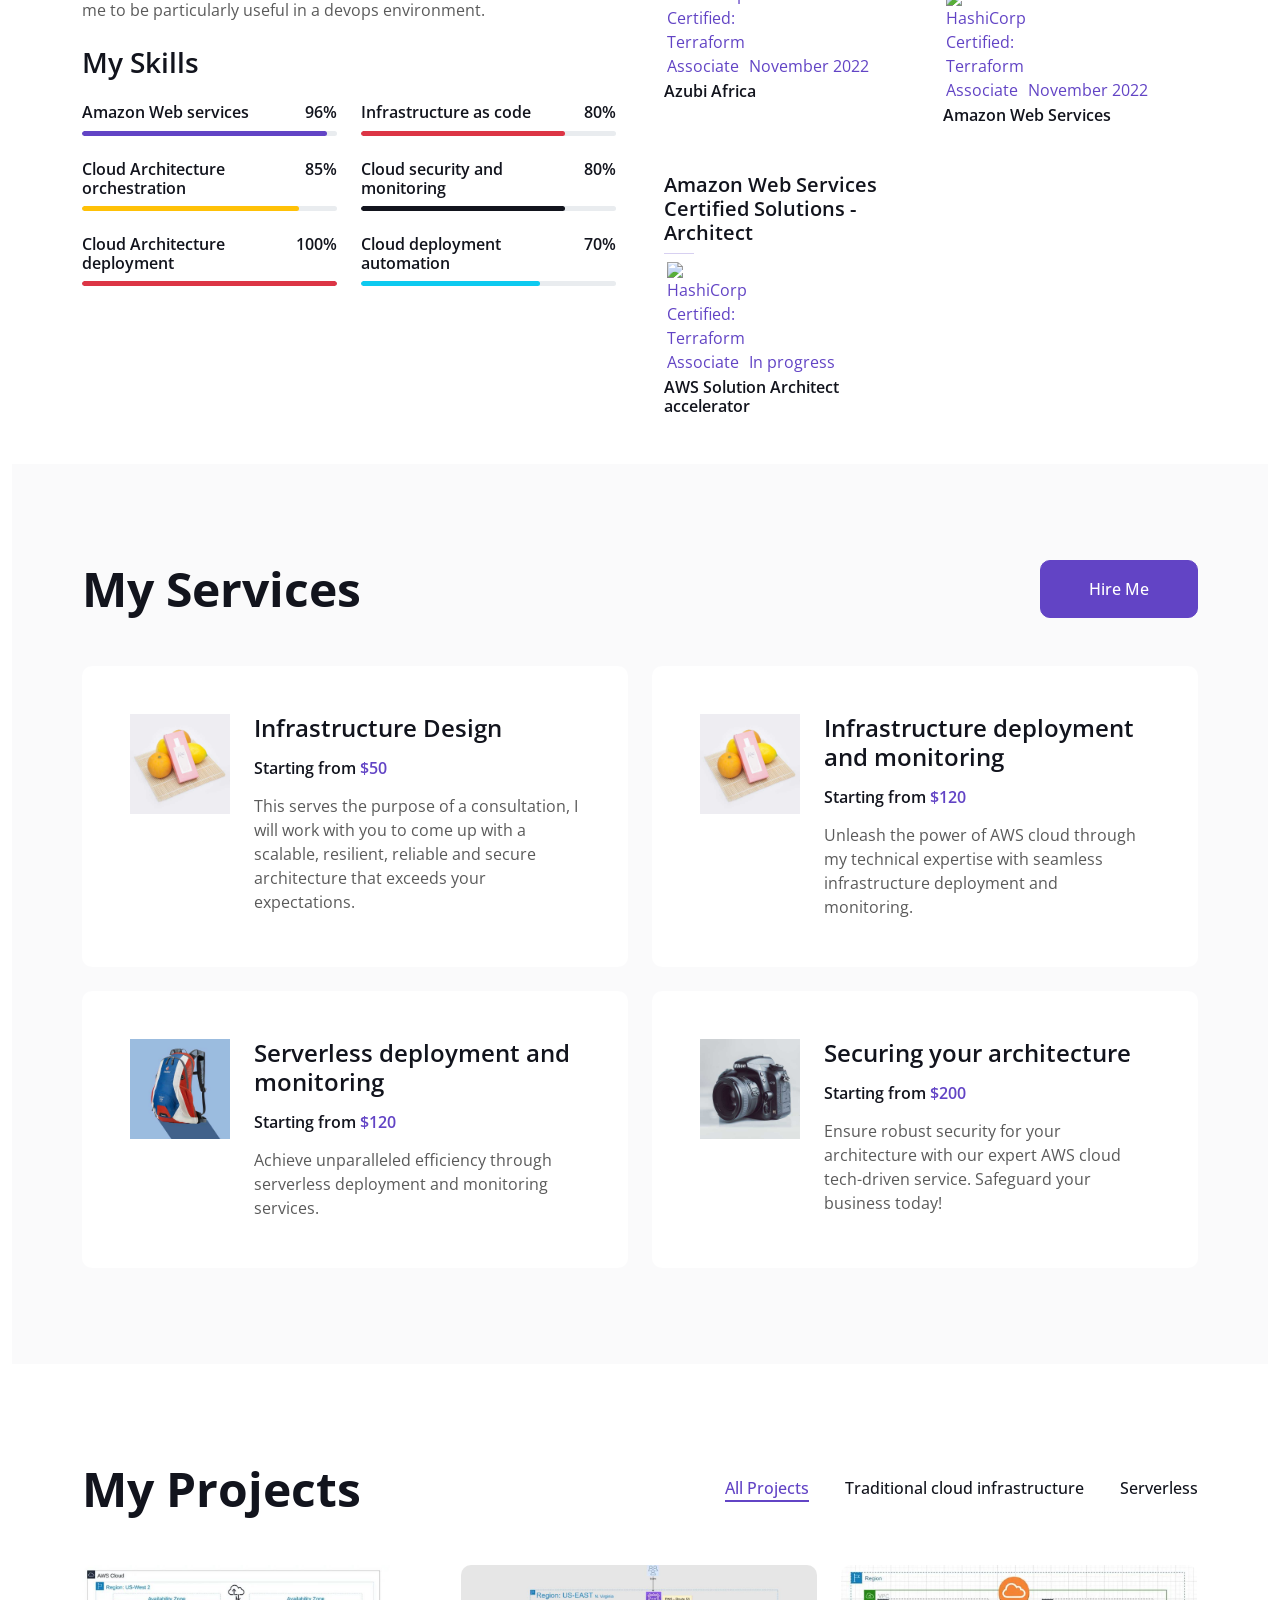
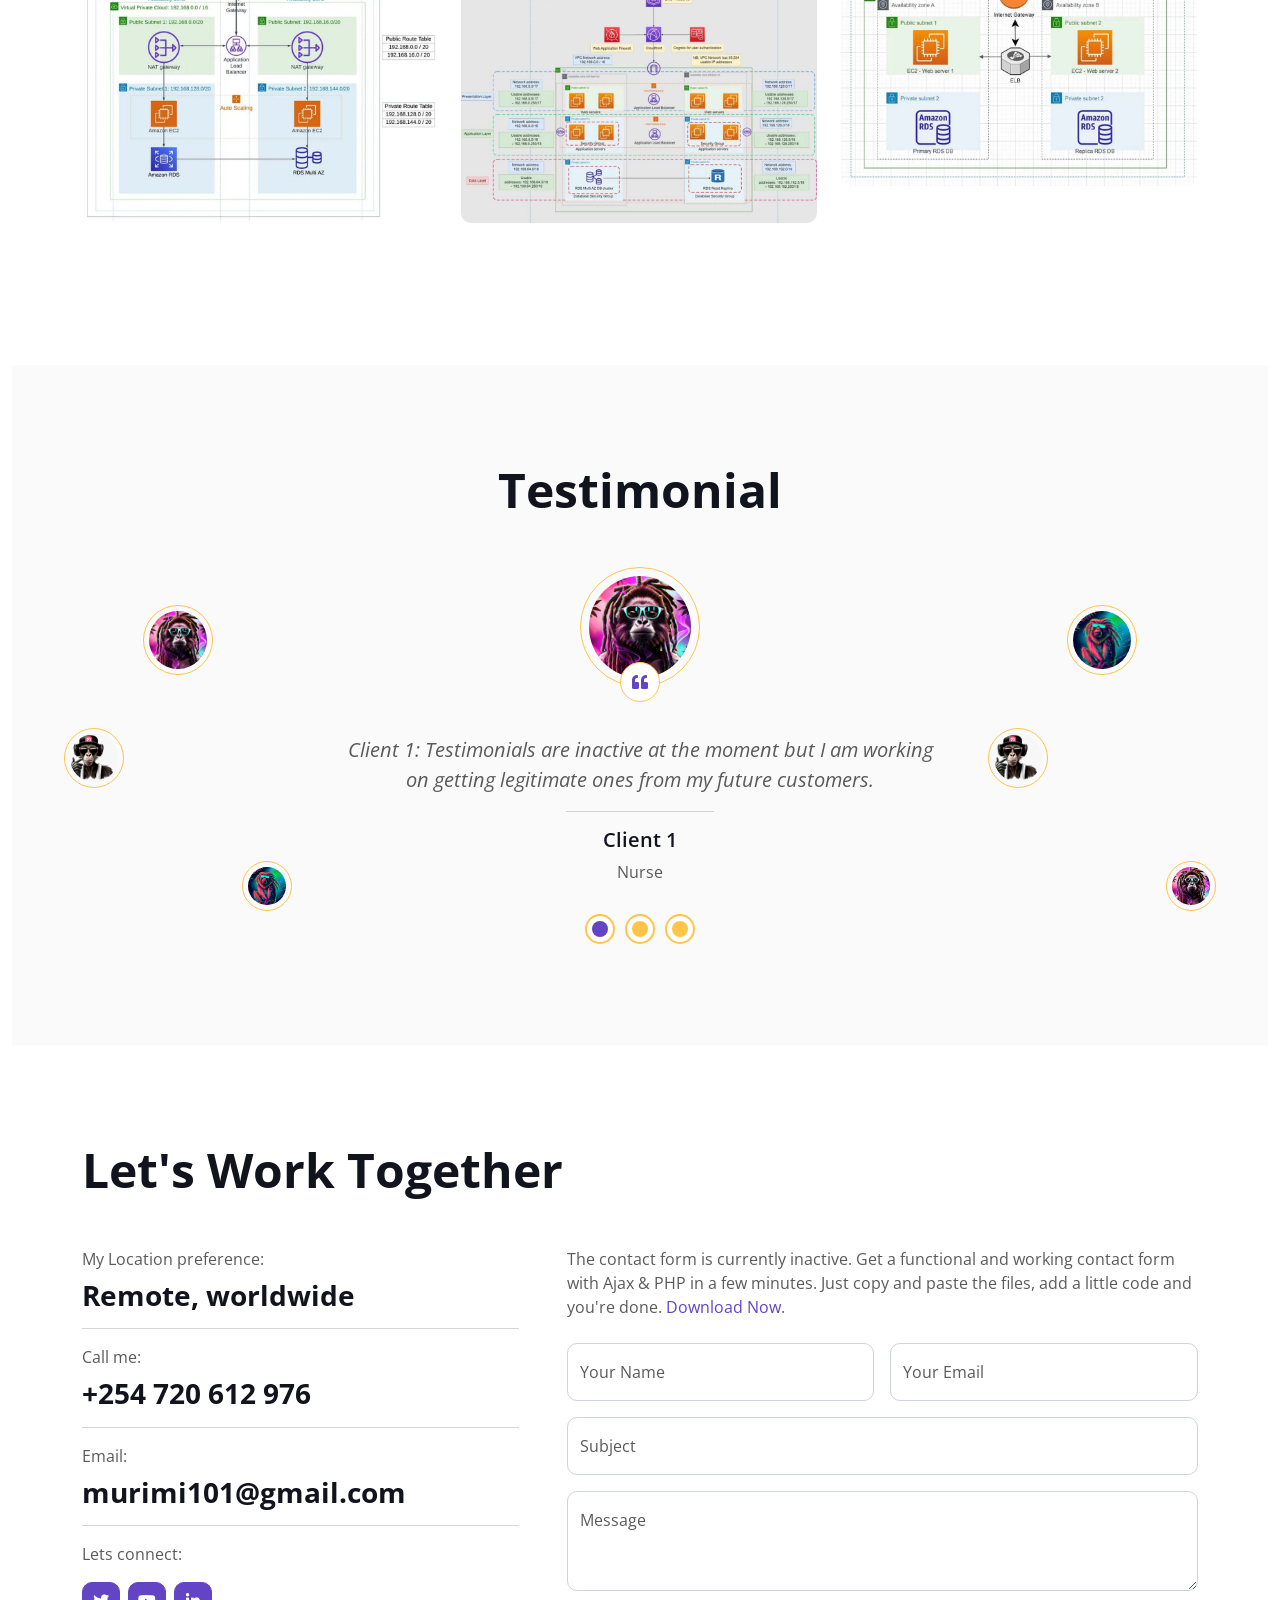
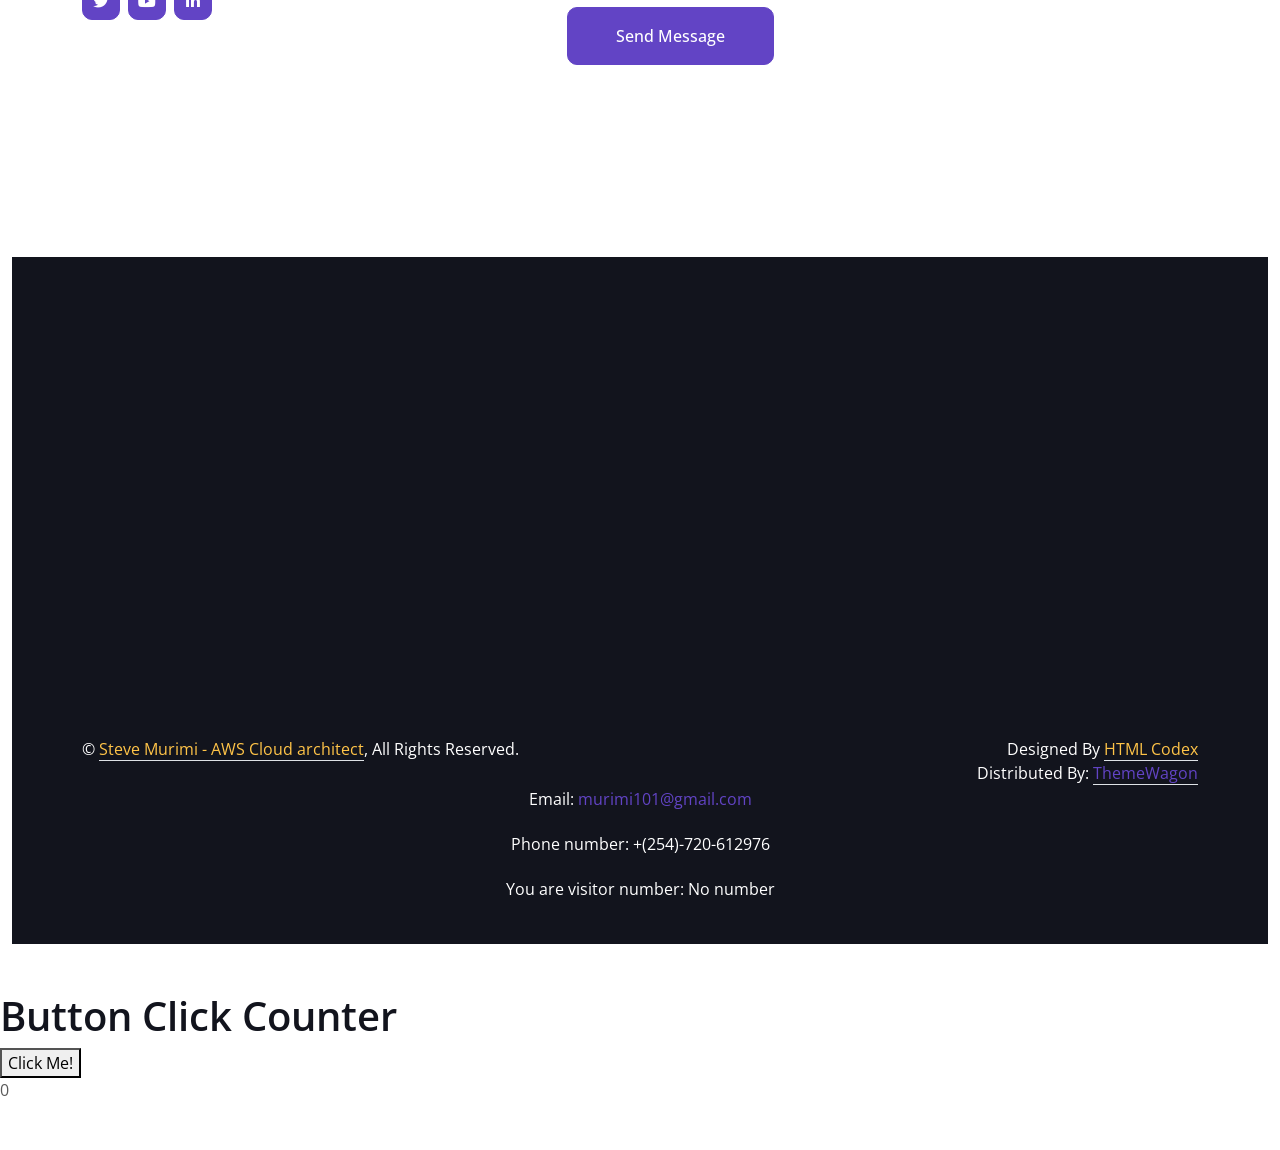
==== commit e2a3c5c2: "Added an incremental counter" ====
--- a/index.html
+++ b/index.html
@@ -811,4 +811,30 @@
     <script src="js/script.js"></script>
 </body>
 
+
+
+<div>
+    <h1>Button Click Counter</h1>
+  <button id="incrementButton">Click Me!</button>
+  <p id="count">0</p>
+  <script>
+    const incrementButton = document.getElementById('incrementButton');
+    const countElement = document.getElementById('count');
+
+    incrementButton.addEventListener('click', async () => {
+      const response = await fetch('/increment', {
+        method: 'POST',
+        headers: {
+          'Content-Type': 'application/json',
+        },
+      });
+
+      const data = await response.json();
+      countElement.textContent = data.count;
+    });
+  </script>
+</div>
+
+
+
 </html>
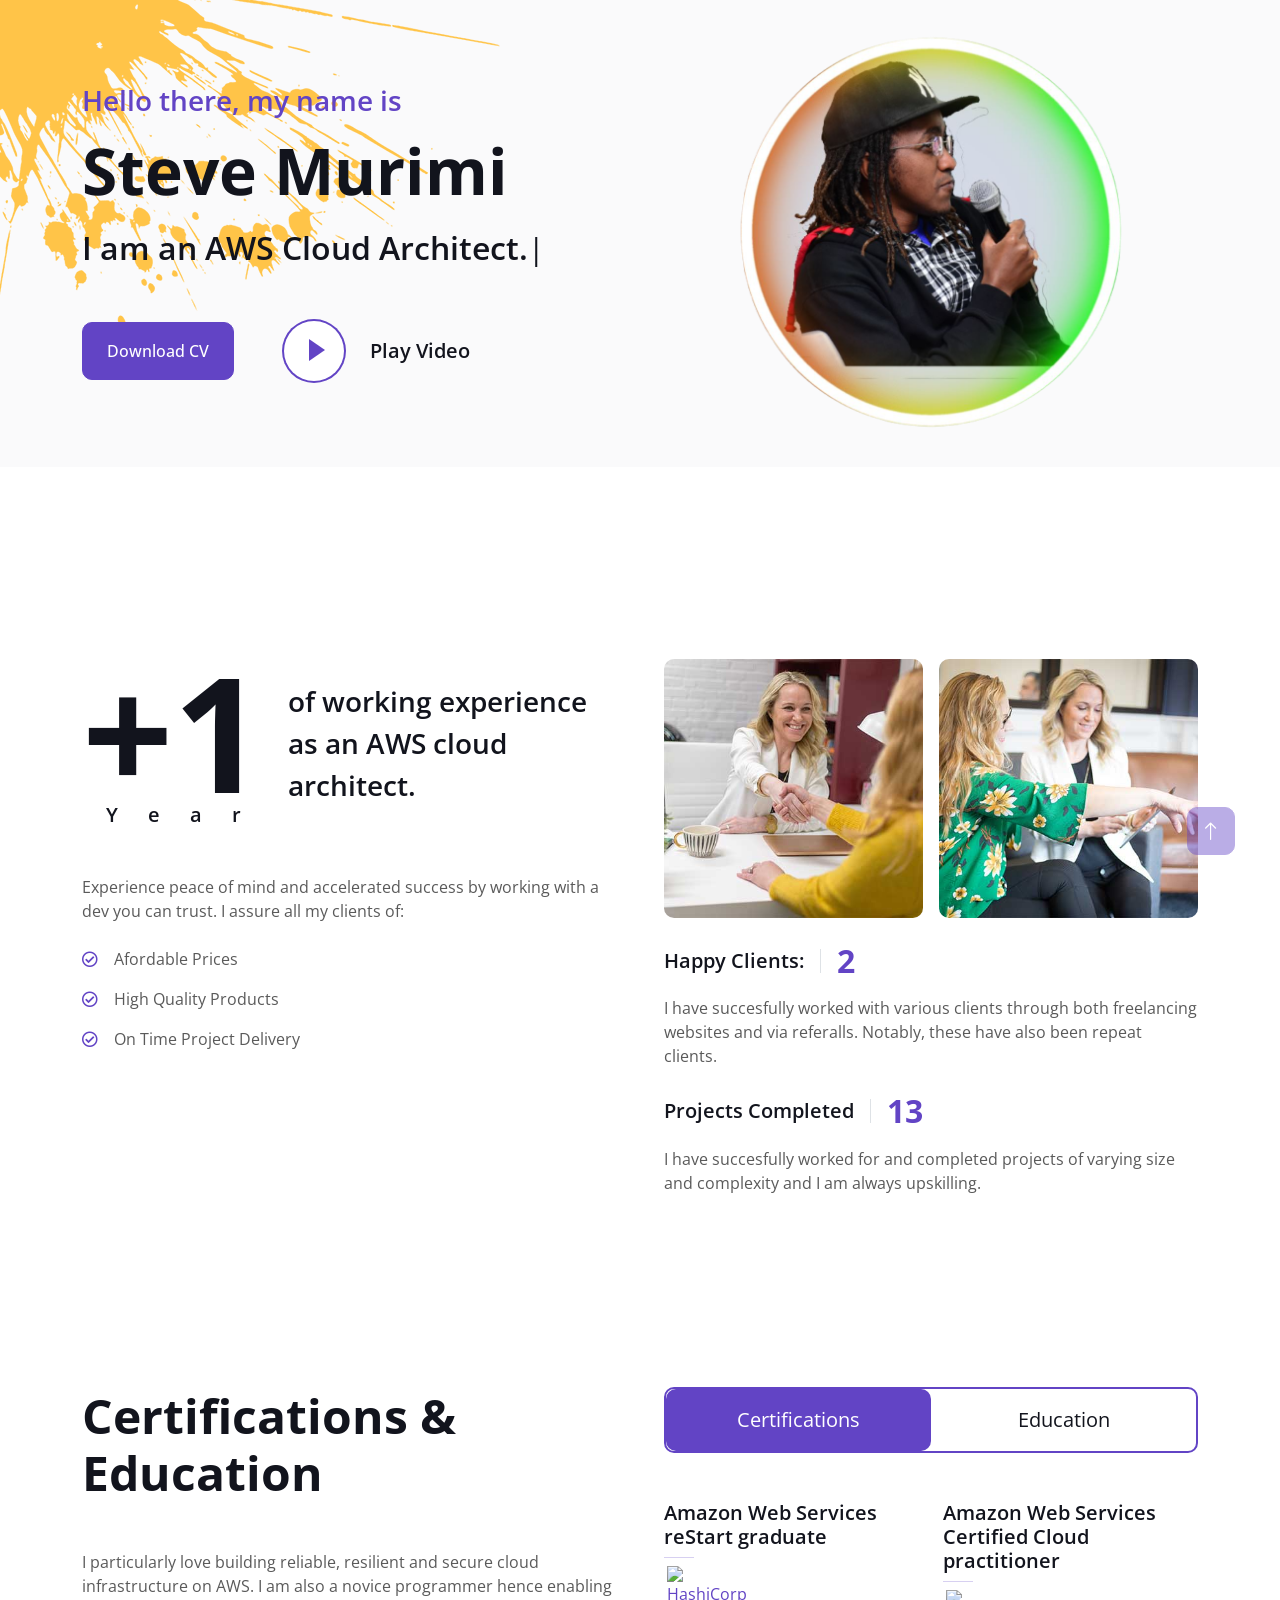
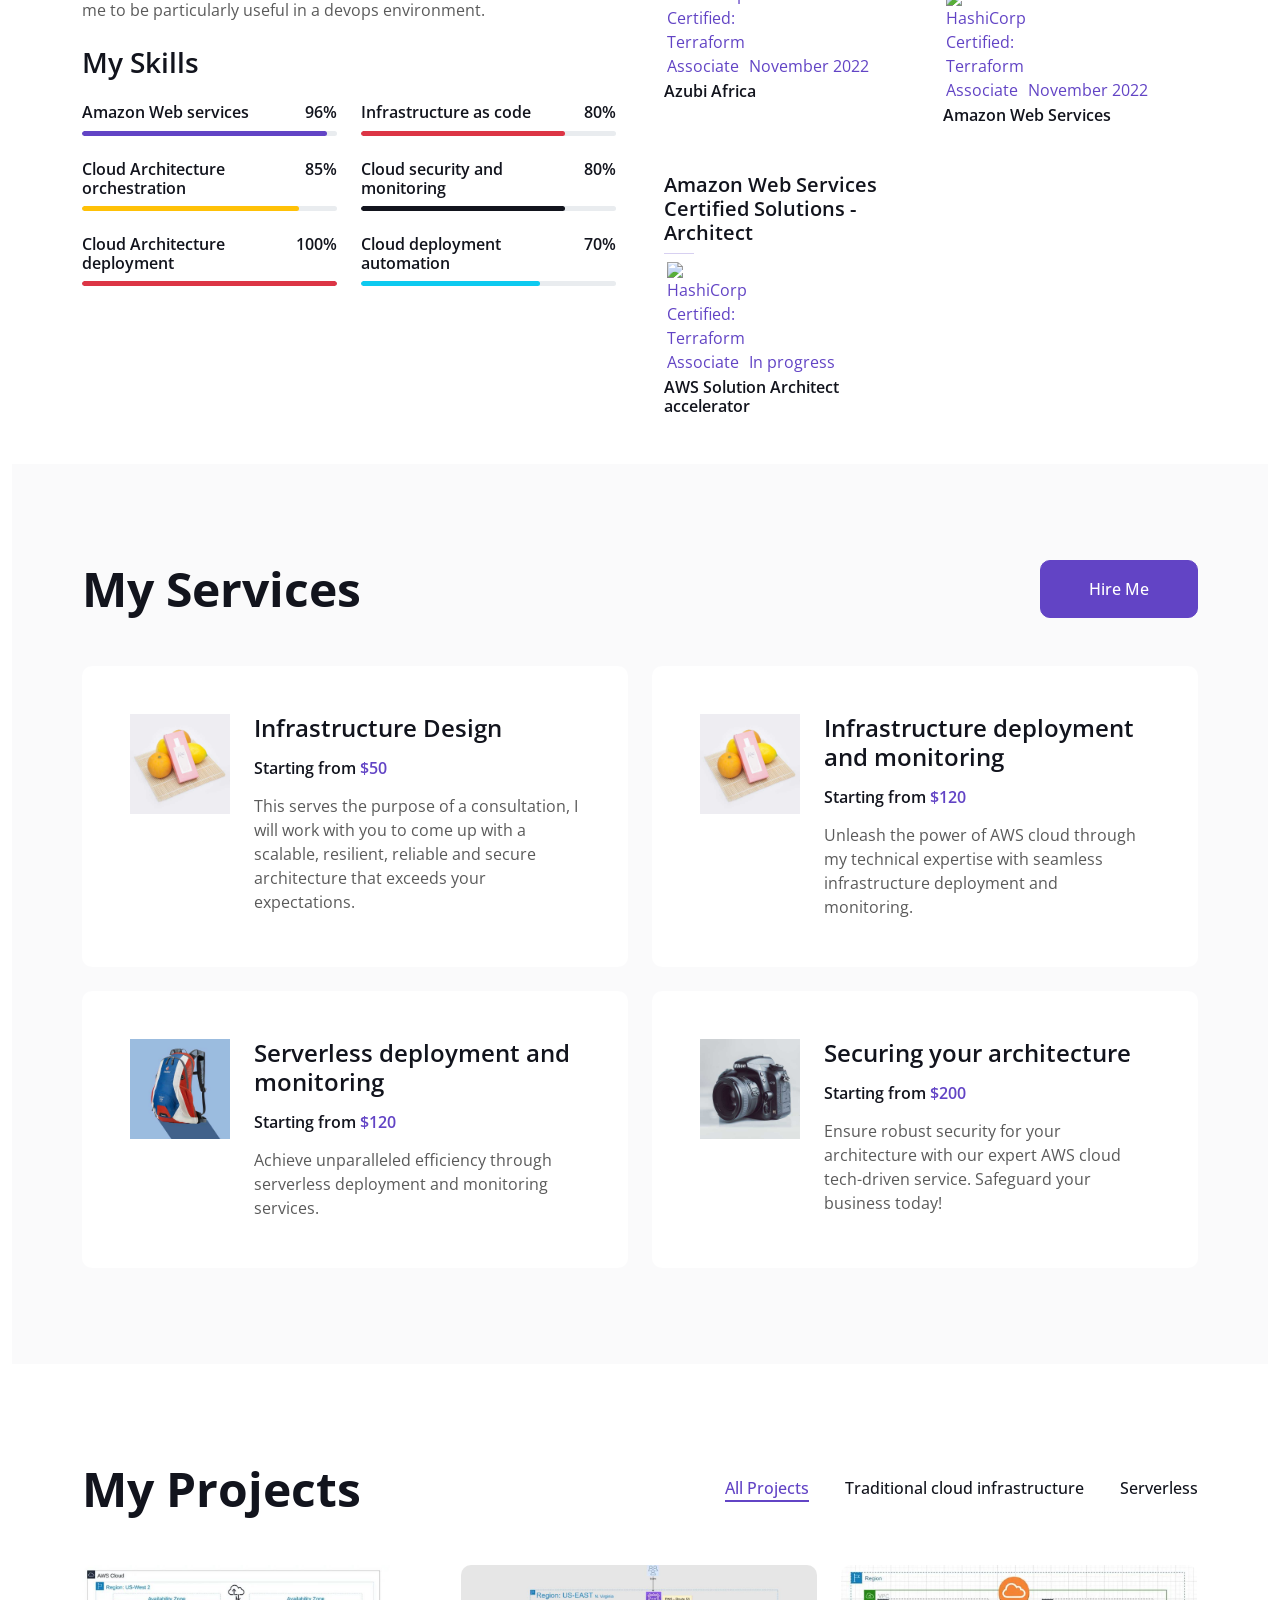
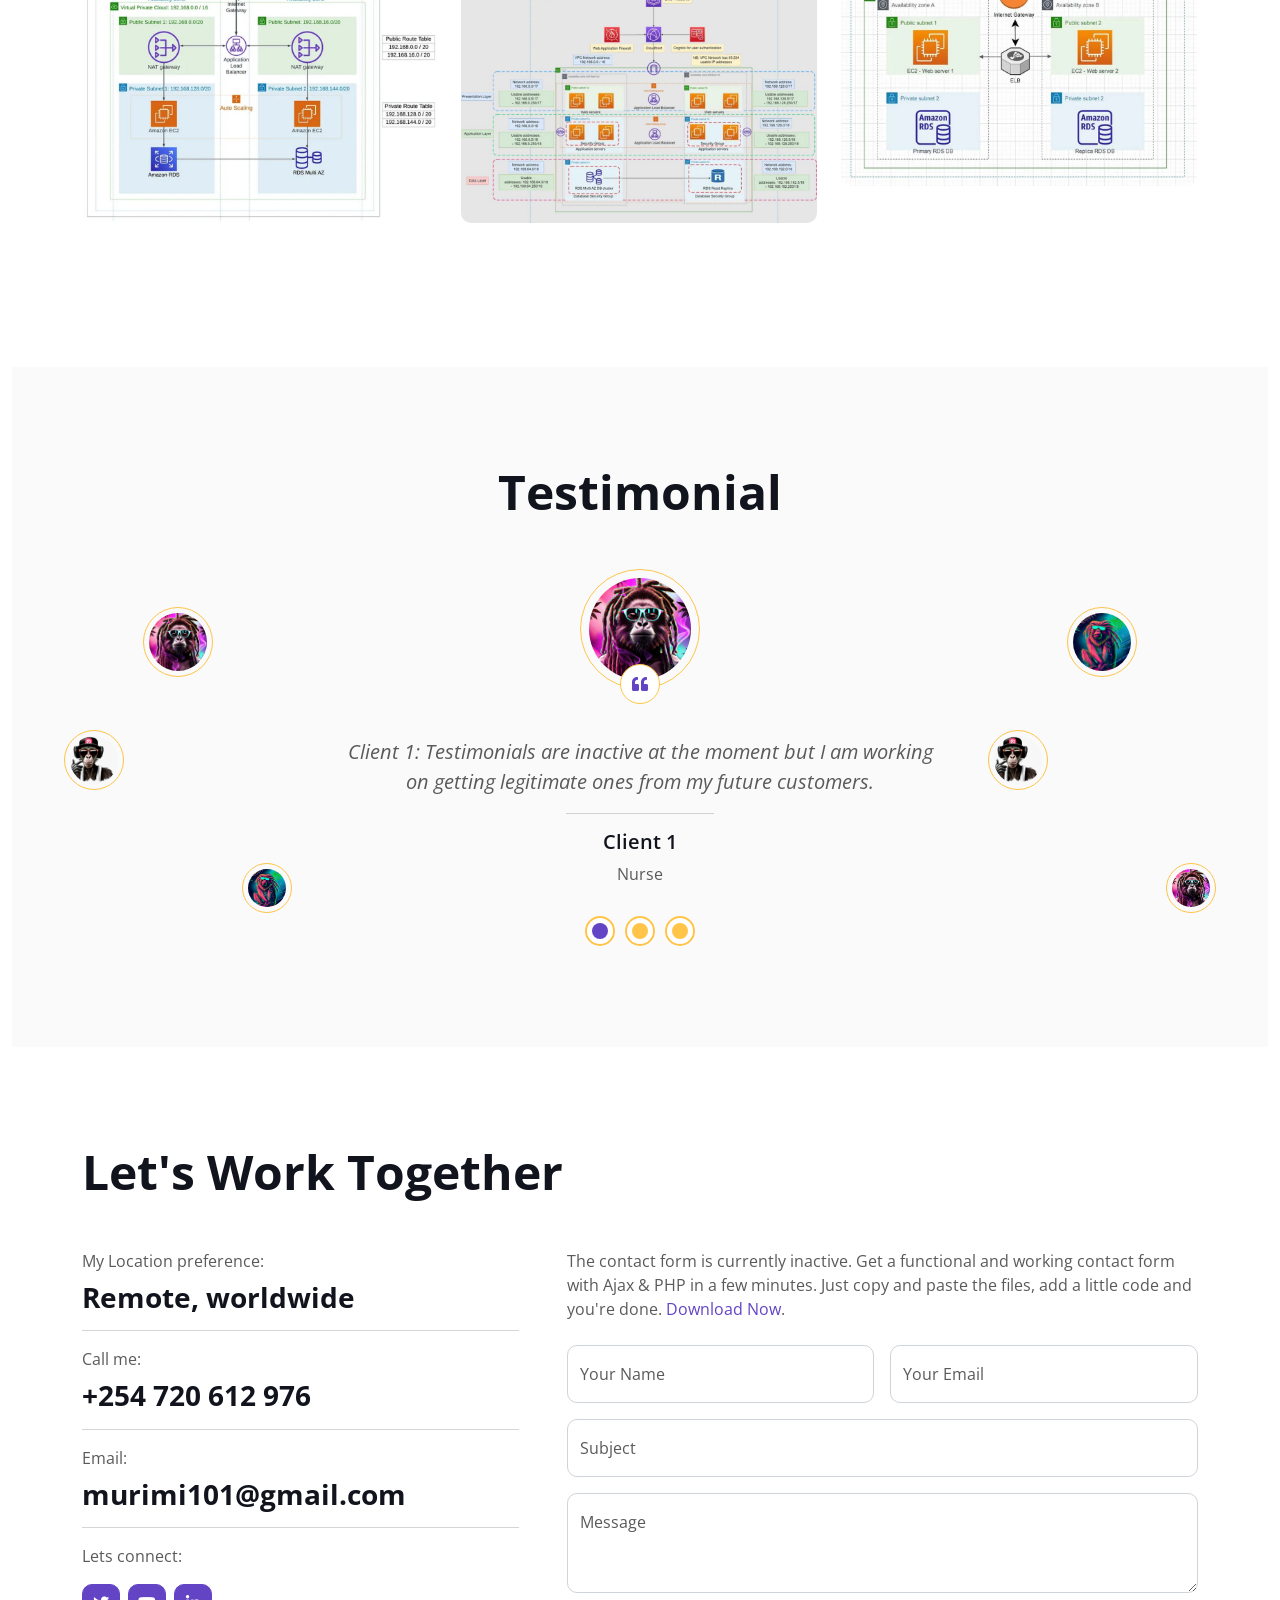
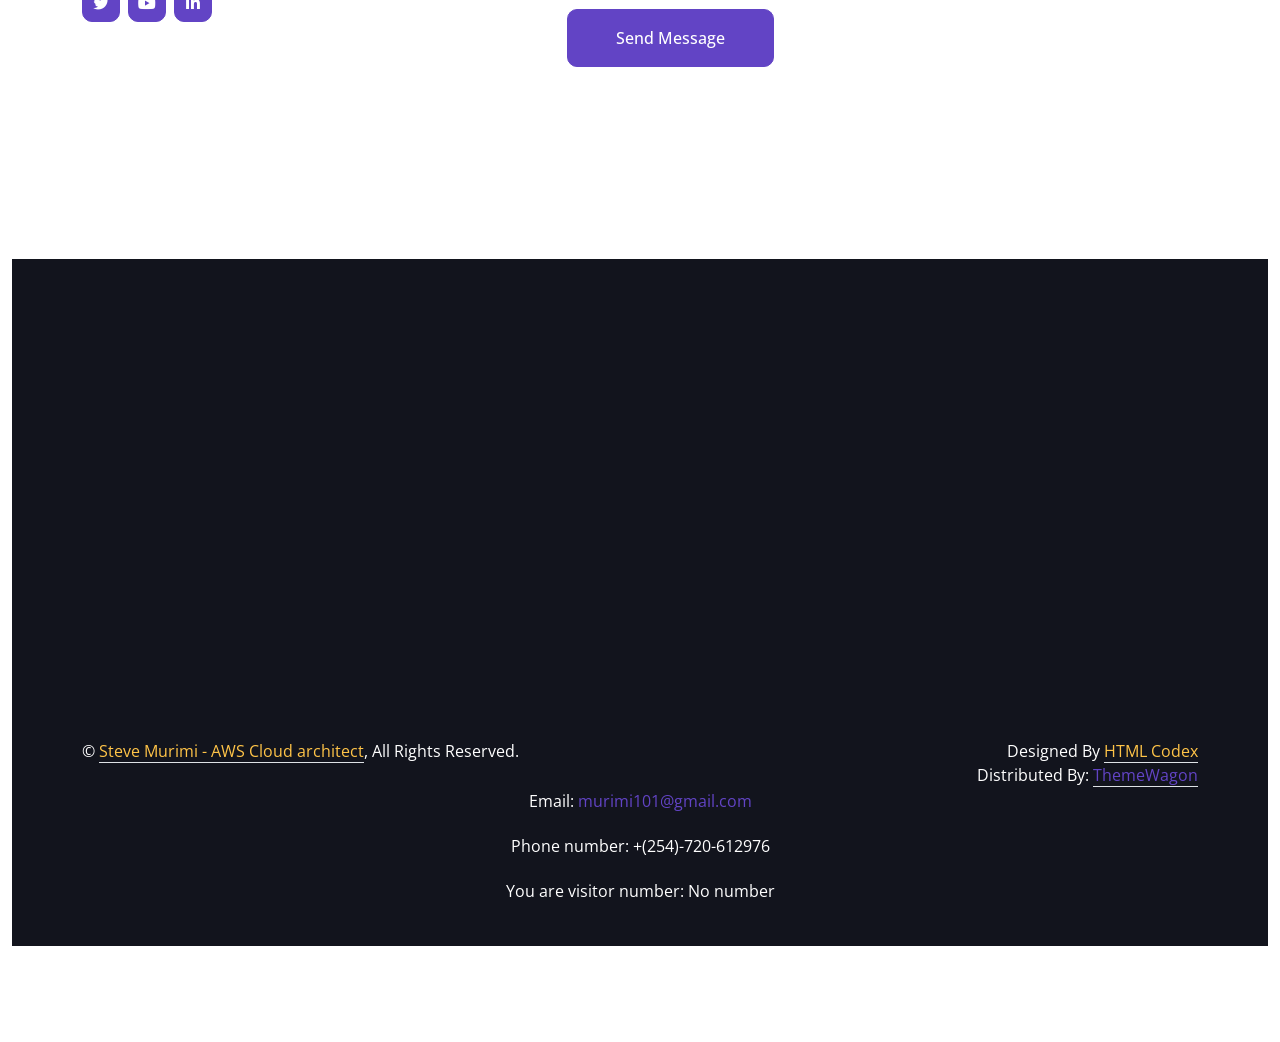
==== commit fbf0f2fc: "remote changes" ====
--- a/index.html
+++ b/index.html
@@ -811,30 +811,4 @@
     <script src="js/script.js"></script>
 </body>
 
-
-
-<div>
-    <h1>Button Click Counter</h1>
-  <button id="incrementButton">Click Me!</button>
-  <p id="count">0</p>
-  <script>
-    const incrementButton = document.getElementById('incrementButton');
-    const countElement = document.getElementById('count');
-
-    incrementButton.addEventListener('click', async () => {
-      const response = await fetch('/increment', {
-        method: 'POST',
-        headers: {
-          'Content-Type': 'application/json',
-        },
-      });
-
-      const data = await response.json();
-      countElement.textContent = data.count;
-    });
-  </script>
-</div>
-
-
-
 </html>
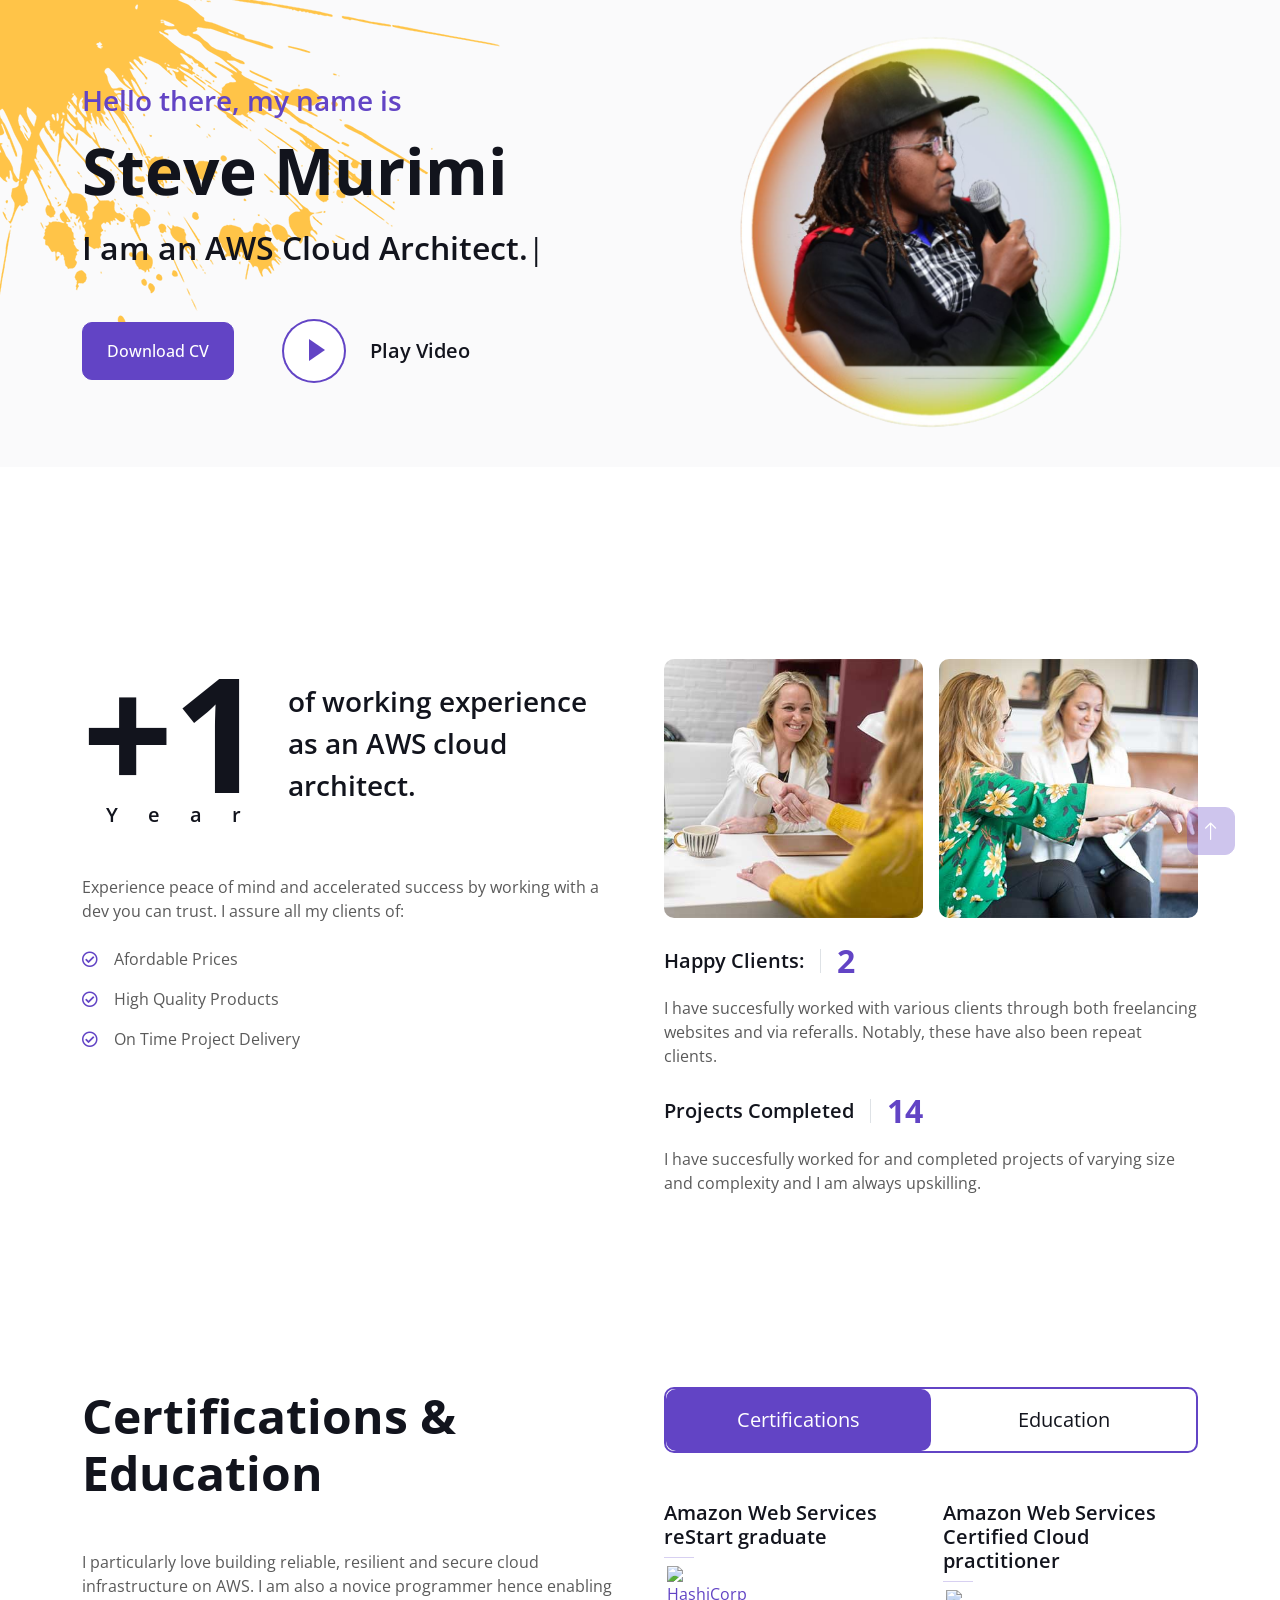
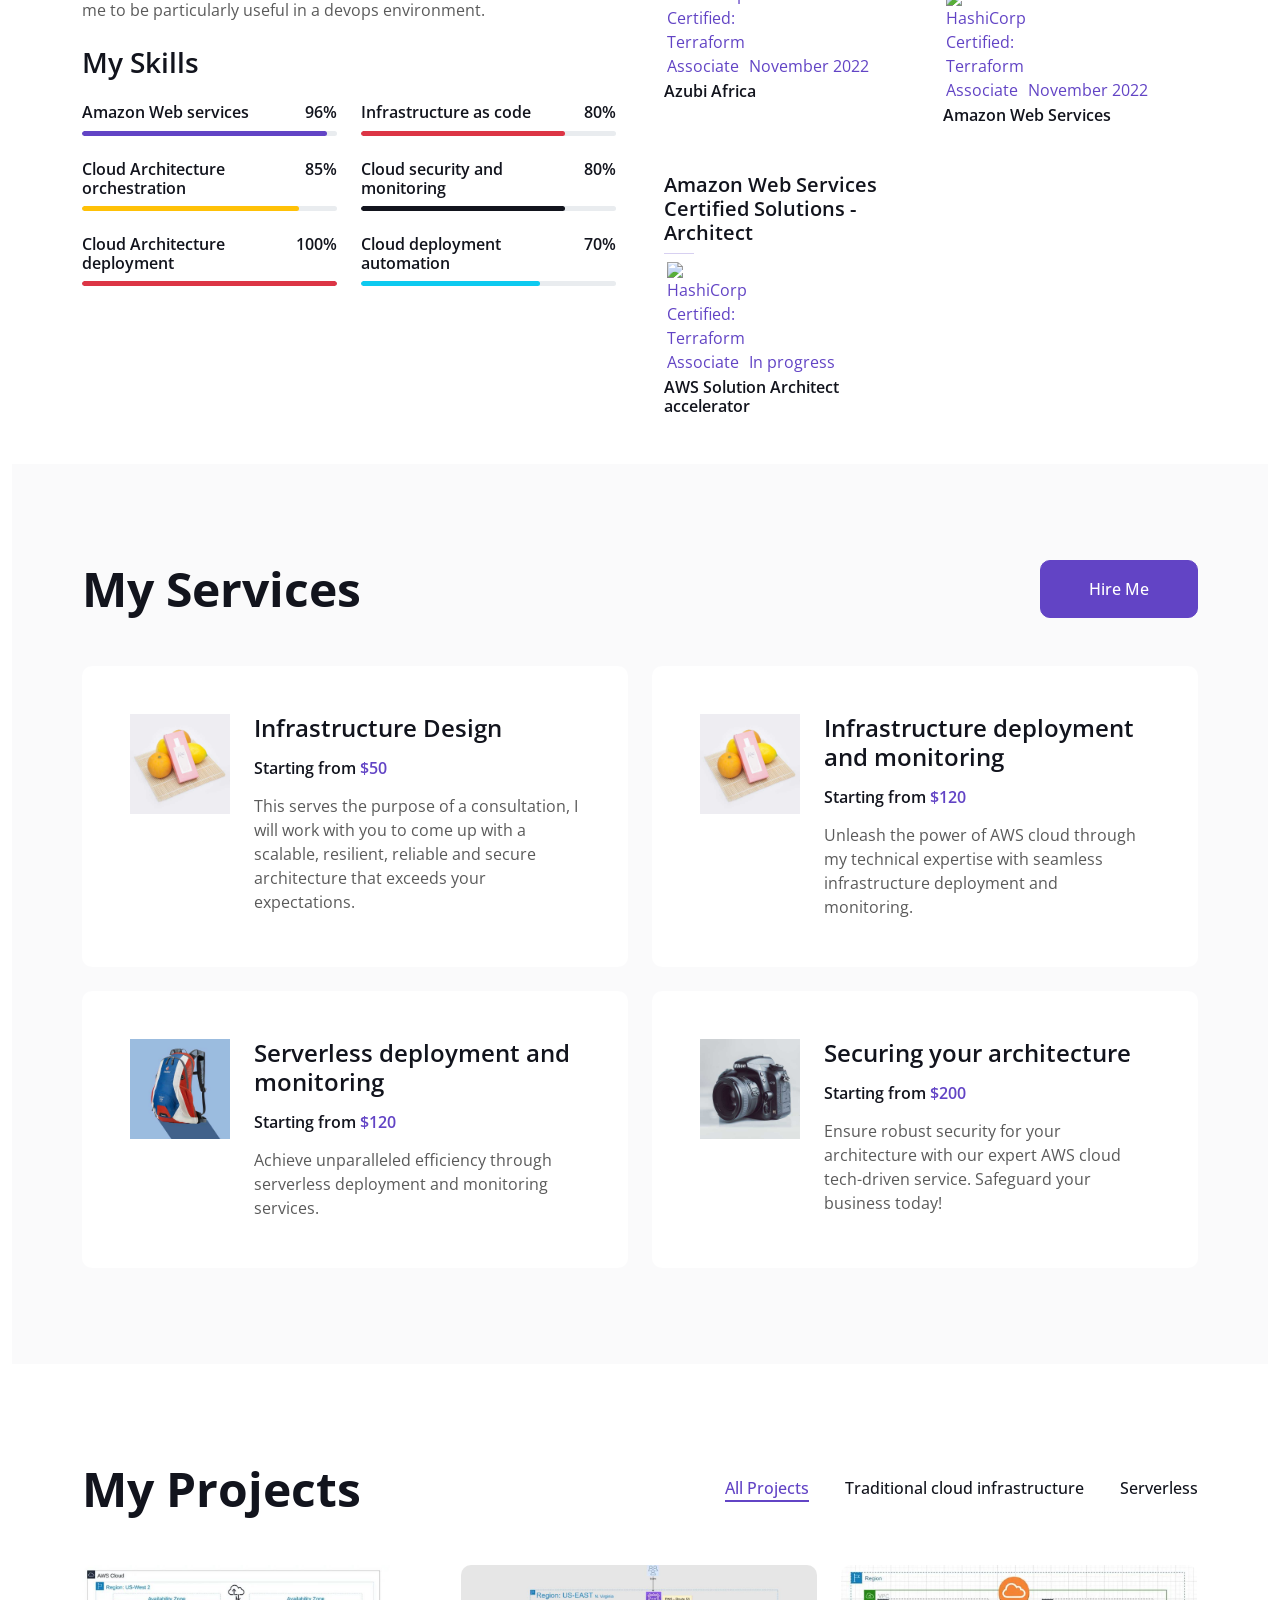
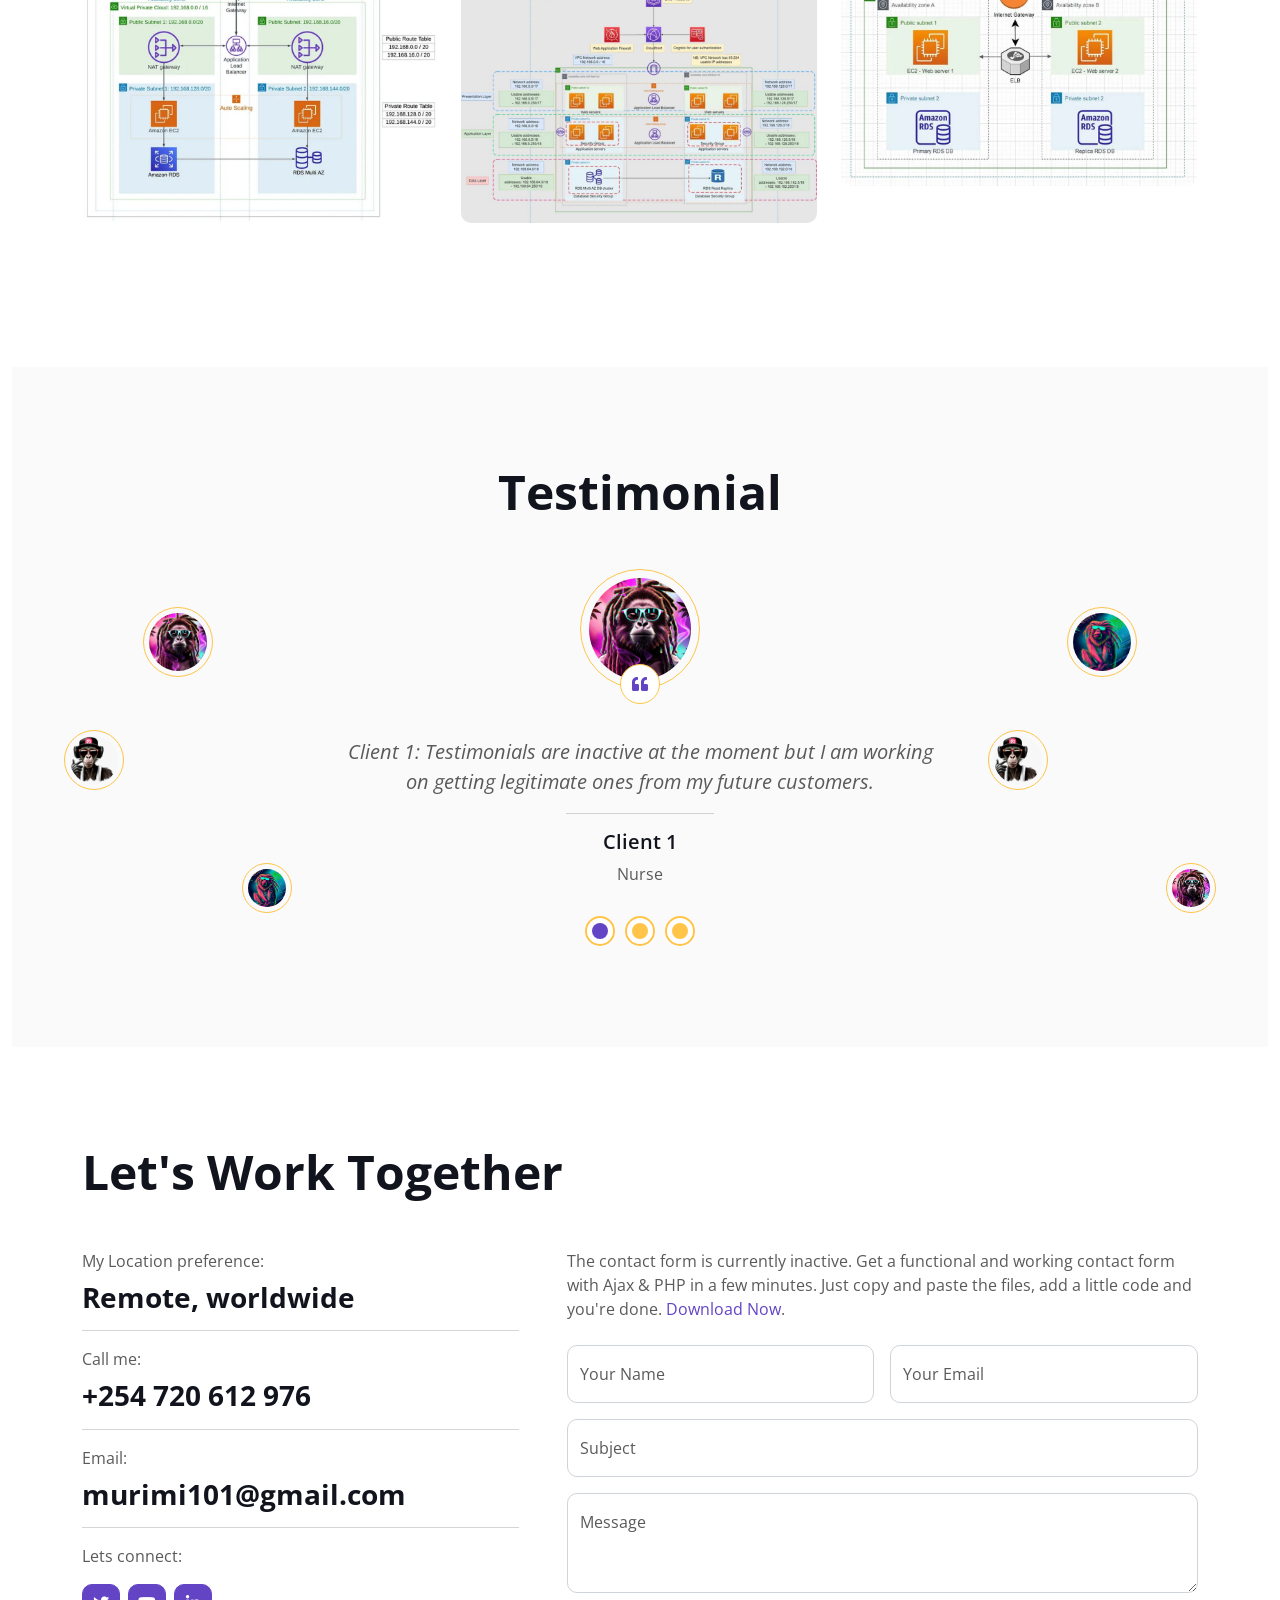
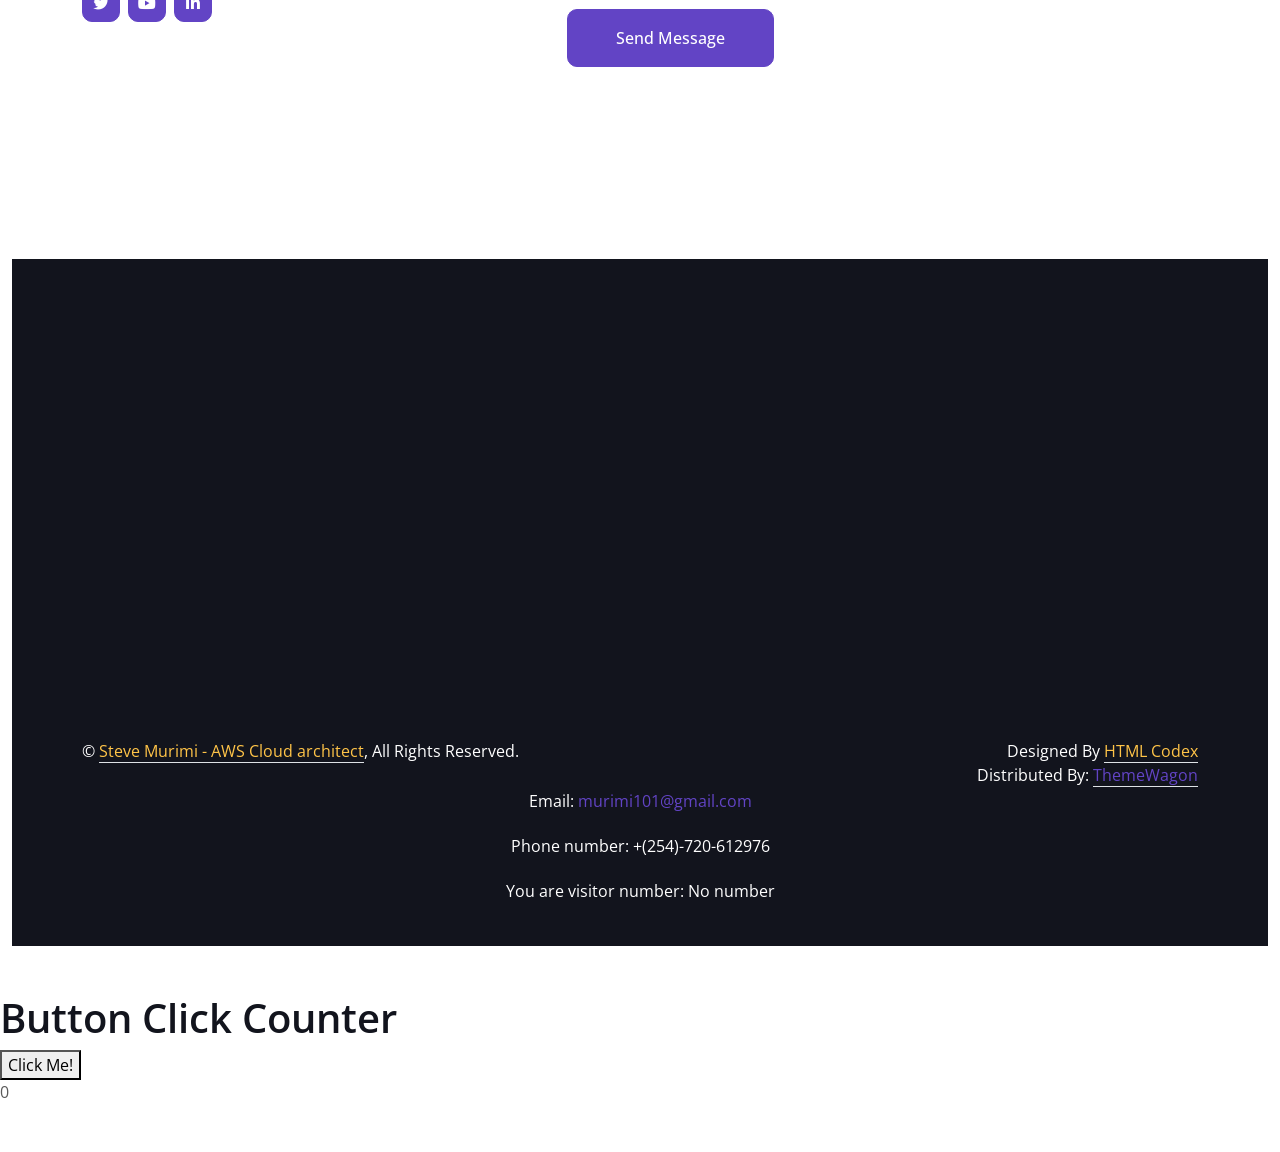
==== commit 9747e83c: "Merge branch 'main' of https://github.com/Stevecmd/AWS-Cloud-resume-challenge-on-EC2 Merging diverge" ====
--- a/index.html
+++ b/index.html
@@ -811,4 +811,30 @@
     <script src="js/script.js"></script>
 </body>
 
+
+
+<div>
+    <h1>Button Click Counter</h1>
+  <button id="incrementButton">Click Me!</button>
+  <p id="count">0</p>
+  <script>
+    const incrementButton = document.getElementById('incrementButton');
+    const countElement = document.getElementById('count');
+
+    incrementButton.addEventListener('click', async () => {
+      const response = await fetch('/increment', {
+        method: 'POST',
+        headers: {
+          'Content-Type': 'application/json',
+        },
+      });
+
+      const data = await response.json();
+      countElement.textContent = data.count;
+    });
+  </script>
+</div>
+
+
+
 </html>
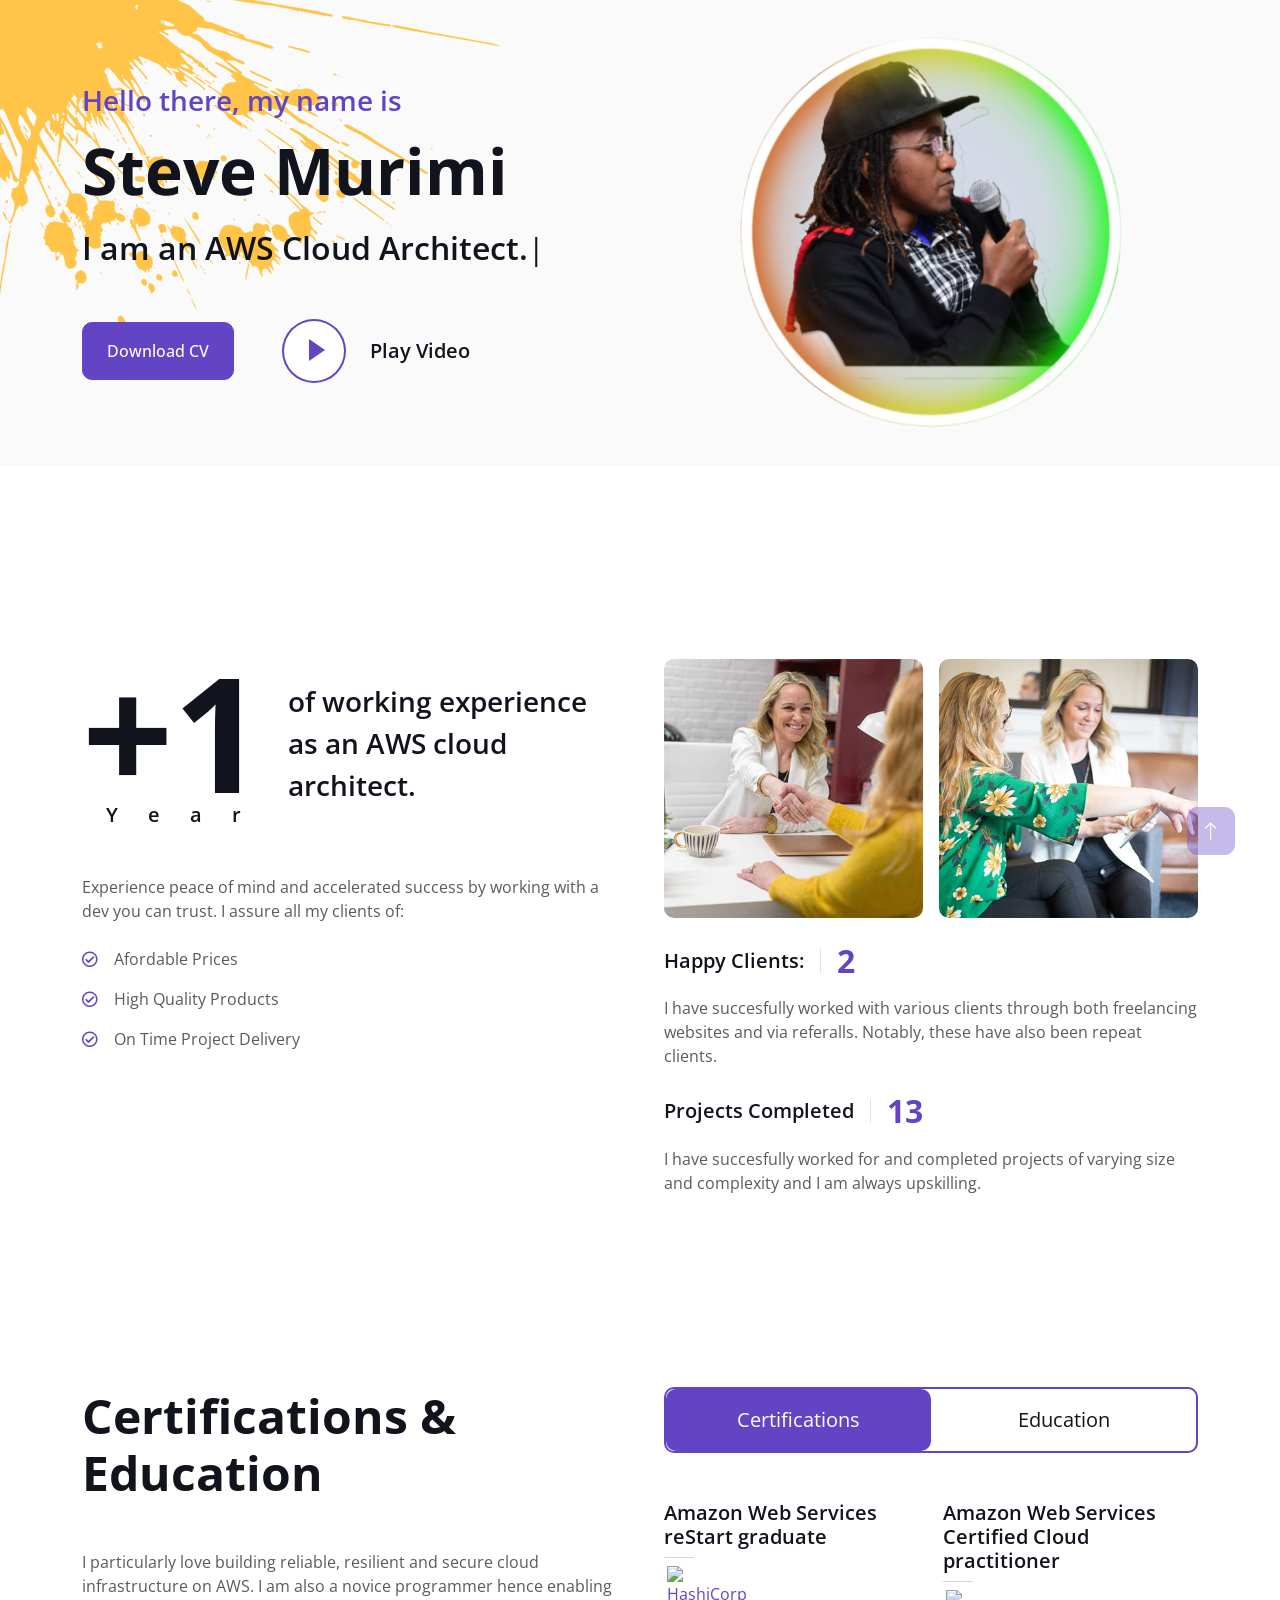
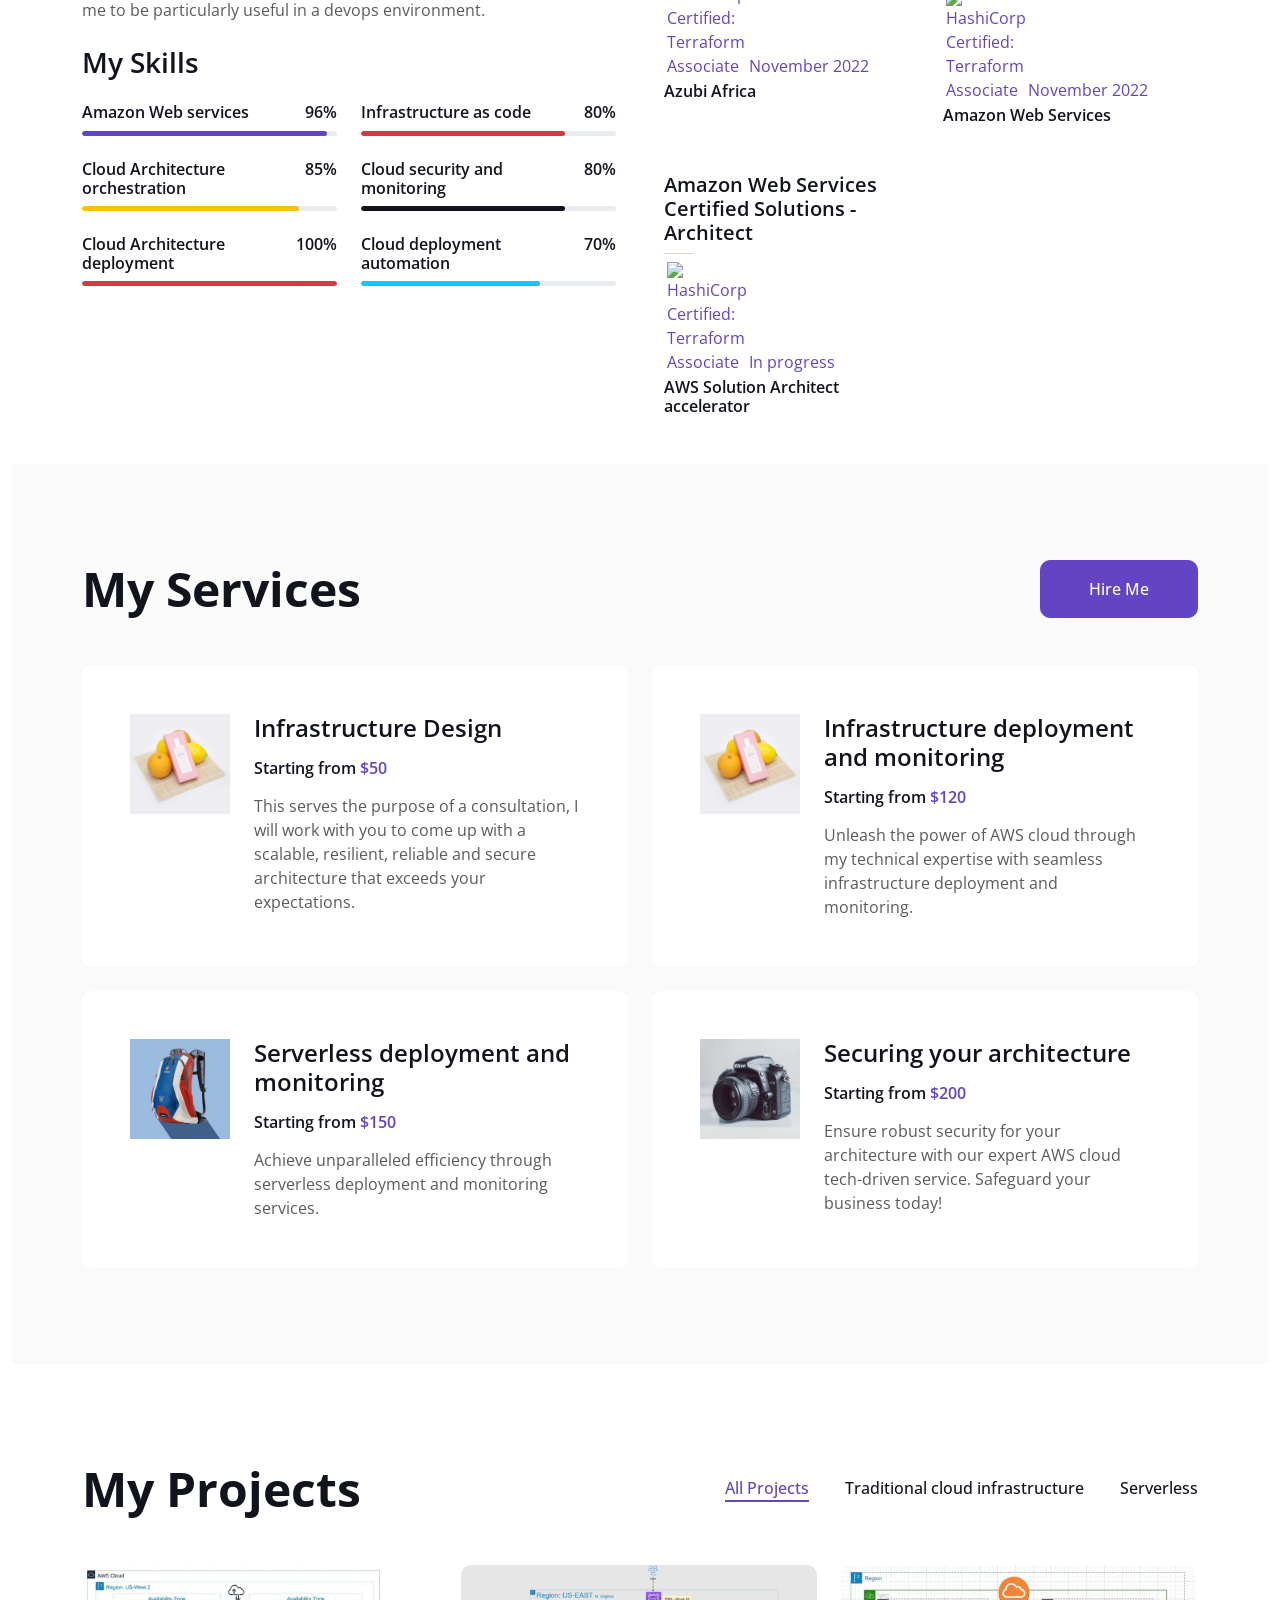
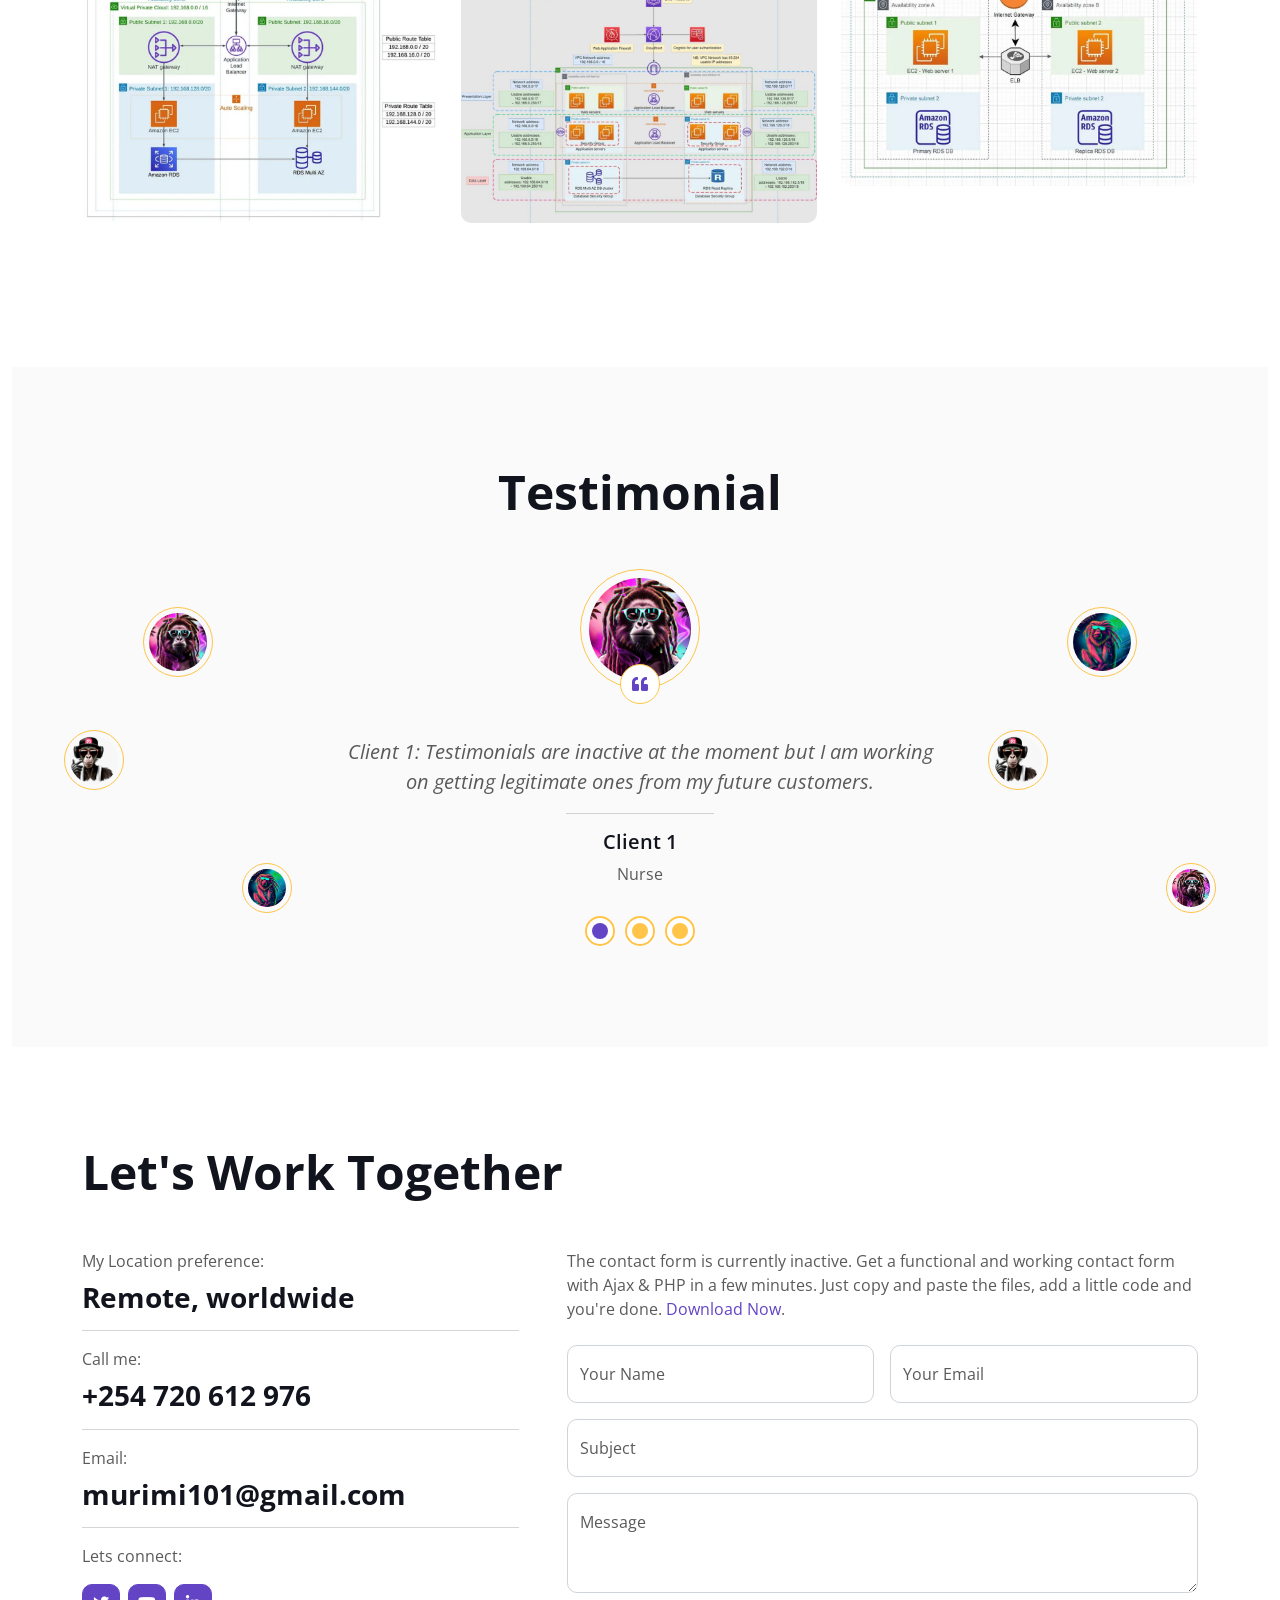
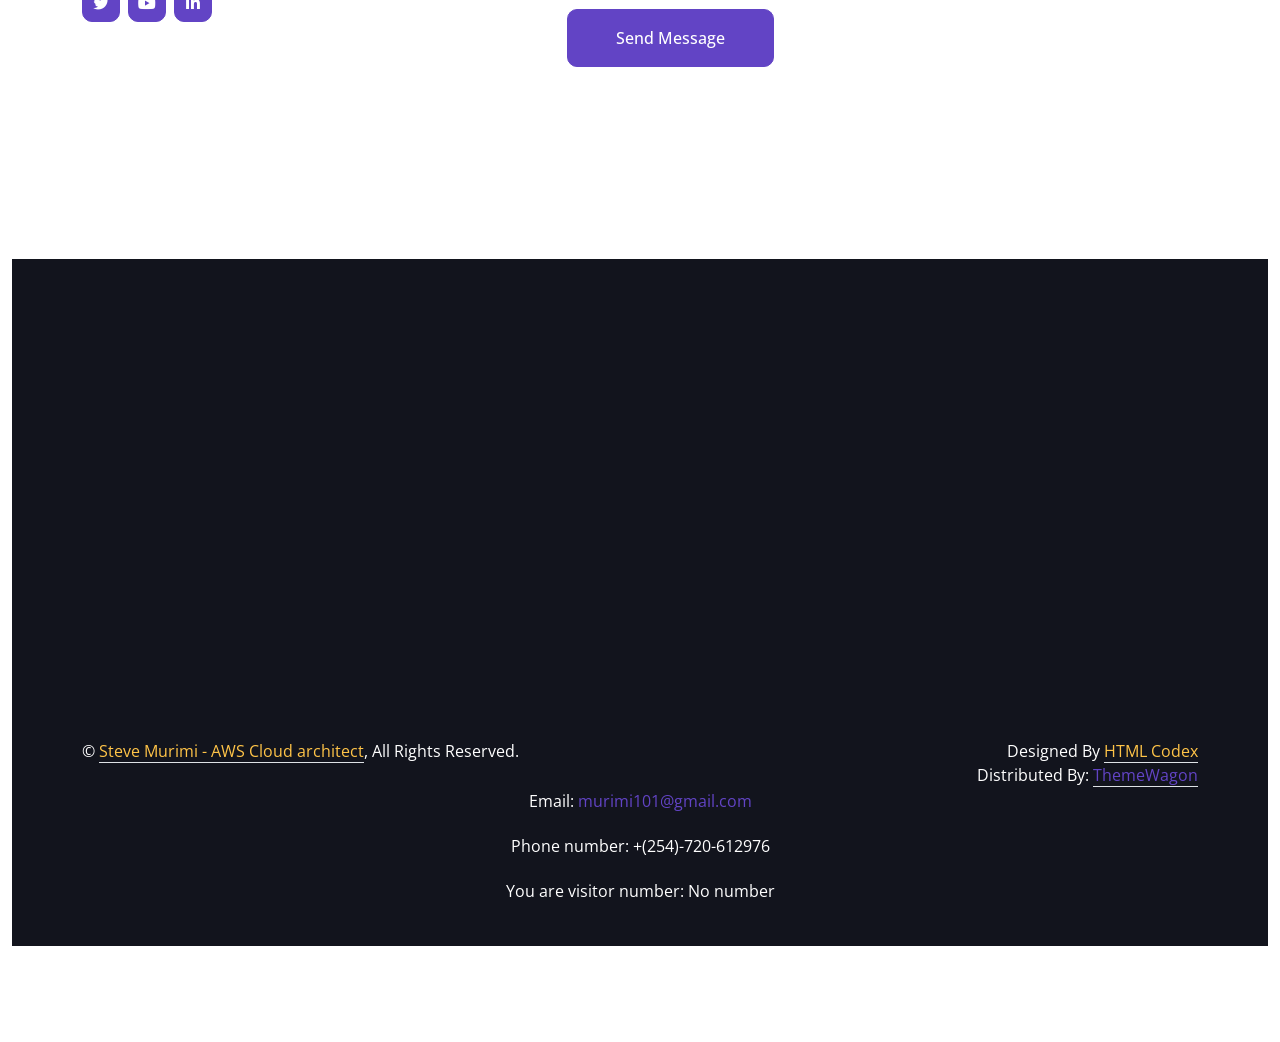
==== commit fcb943f6: "Getting rid of unnecessary code blocks" ====
--- a/index.html
+++ b/index.html
@@ -327,68 +327,8 @@
                                           </tr>
                                       </table>
                                     <hr class="text-primary my-2">
-
-                        <!-- <div> -->
-                            <!-- <p> -->
-                                <!-- <a href="https://www.credly.com/badges/4e4639b5-583e-48e6-a1a1-fe60b0bf8d32"> -->
-                                <!-- <img src="https://images.credly.com/images/00634f82-b07f-4bbd-a6bb-53de397fc3a6/twitter_thumb_201604_image.png" class="aws-badge" alt="HashiCorp Certified: Terraform Associate"></a> -->
-                                <!-- <br> -->
-                                <!-- <a href="https://www.credly.com/badges/4e4639b5-583e-48e6-a1a1-fe60b0bf8d32"></a><br> -->
-                                <!-- <br><p class="text-primary mb-1">Issued Feb, 2023</p> -->
-                            <!-- </p> -->
-                        <!-- </div> -->
-
-                                    <!-- <p class="text-primary mb-1">Issued Feb, 2023</p> -->
-
-
-                                    <!-- <h6 class="mb-0">AWS Training & Certification</h6> -->
-                                <!-- </div>
-                                <div class="col-sm-6">
-                                    <h5>AWS Partner Migration ambassador</h5>
-                                    <hr class="text-primary my-2">
-
-                                    <div>
-                                        <p>
-                                            <a href="https://www.credly.com/badges/4e4639b5-583e-48e6-a1a1-fe60b0bf8d32">
-                                            <img src="img/project-1a.jpg" class="aws-badge" alt="HashiCorp Certified: Terraform Associate"></a>
-                                            <br>
-                                            <a href="https://www.credly.com/badges/4e4639b5-583e-48e6-a1a1-fe60b0bf8d32"></a><br>
-                                            <br><p class="text-primary mb-1">Issued Feb, 2023</p>
-                                        </p>
-                                    </div> -->
-
-                                <!-- </div>
-                                <div class="col-sm-6">
-                                    <h5>AWS Partner security best practices</h5>
-                                    <hr class="text-primary my-2">
-                                    <div>
-                                        <p>
-                                            <a href="https://www.credly.com/badges/4e4639b5-583e-48e6-a1a1-fe60b0bf8d32">
-                                            <img src="img/project-1a.jpg" class="aws-badge" alt="HashiCorp Certified: Terraform Associate"></a>
-                                            <br>
-                                            <a href="https://www.credly.com/badges/4e4639b5-583e-48e6-a1a1-fe60b0bf8d32"></a><br>
-                                            <br><p class="text-primary mb-1">Issued Feb, 2023</p>
-                                        </p>
-                                    </div>
-                                </div> -->
-                                <!-- <div class="col-sm-6">
-                                    <h5>AWS Partner - Well Architected framework - Best Practices</h5>
-                                    <hr class="text-primary my-2">
-                                    <div>
-                                        <p>
-                                            <a href="https://www.credly.com/badges/4e4639b5-583e-48e6-a1a1-fe60b0bf8d32">
-                                            <img src="img/project-1a.jpg" class="aws-badge" alt="HashiCorp Certified: Terraform Associate"></a>
-                                            <br>
-                                            <a href="https://www.credly.com/badges/4e4639b5-583e-48e6-a1a1-fe60b0bf8d32"></a><br>
-                                            <br><p class="text-primary mb-1">Issued Feb, 2023</p>
-                                        </p>
-                                    </div>
-                                </div> -->
-                            </div>
-                        </div>
-
-
-
+                            </div>
+                        </div>
                     </div>
                 </div>
             </div>
@@ -450,7 +390,7 @@
                         </div>
                         <div class="ms-sm-4">
                             <h4 class="mb-3">Serverless deployment and monitoring</h4>
-                            <h6 class="mb-3">Starting from <span class="text-primary">$120</span></h6>
+                            <h6 class="mb-3">Starting from <span class="text-primary">$150</span></h6>
                             <span>Achieve unparalleled efficiency through serverless deployment and monitoring services.</span>
                         </div>
                     </div>
@@ -516,91 +456,10 @@
                         </div>
                     </div>
                 </div>
-                <!-- <div class="col-lg-4 col-md-6 portfolio-item second">
-                    <div class="portfolio-img rounded overflow-hidden">
-                        <img class="img-fluid" src="img/project-4.jpg" alt="">
-                        <div class="portfolio-btn">
-                            <a class="btn btn-lg-square btn-outline-secondary border-2 mx-1" href="img/project-4.jpg" data-lightbox="portfolio"><i class="fa fa-eye"></i></a>
-                            <a class="btn btn-lg-square btn-outline-secondary border-2 mx-1" href=""><i class="fa fa-link"></i></a>
-                        </div>
-                    </div>
-                </div>
-                <div class="col-lg-4 col-md-6 portfolio-item first">
-                    <div class="portfolio-img rounded overflow-hidden">
-                        <img class="img-fluid" src="img/project-5.jpg" alt="">
-                        <div class="portfolio-btn">
-                            <a class="btn btn-lg-square btn-outline-secondary border-2 mx-1" href="img/project-5.jpg" data-lightbox="portfolio"><i class="fa fa-eye"></i></a>
-                            <a class="btn btn-lg-square btn-outline-secondary border-2 mx-1" href=""><i class="fa fa-link"></i></a>
-                        </div>
-                    </div>
-                </div>
-                <div class="col-lg-4 col-md-6 portfolio-item second">
-                    <div class="portfolio-img rounded overflow-hidden">
-                        <img class="img-fluid" src="img/project-6.jpg" alt="">
-                        <div class="portfolio-btn">
-                            <a class="btn btn-lg-square btn-outline-secondary border-2 mx-1" href="img/project-6.jpg" data-lightbox="portfolio"><i class="fa fa-eye"></i></a>
-                            <a class="btn btn-lg-square btn-outline-secondary border-2 mx-1" href=""><i class="fa fa-link"></i></a>
-                        </div>
-                    </div>
-                </div> -->
             </div>
         </div>
     </div>
     <!-- Projects End -->
-
-
-    <!-- Team Start -->
-    <!-- <div class="container-xxl py-6 pb-5" id="team">
-        <div class="container">
-            <div class="row g-5 mb-5 wow fadeInUp" data-wow-delay="0.1s">
-                <div class="col-lg-6">
-                    <h1 class="display-5 mb-0">Team Members</h1>
-                </div>
-                <div class="col-lg-6 text-lg-end">
-                    <a class="btn btn-primary py-3 px-5" href="">Contact Us</a>
-                </div>
-            </div>
-            <div class="row g-4">
-                <div class="col-lg-4 col-md-6 wow fadeInUp" data-wow-delay="0.1s">
-                    <div class="team-item position-relative">
-                        <img class="img-fluid rounded" src="img/team-1.jpg" alt="">
-                        <div class="team-text bg-white rounded-end p-4">
-                            <div>
-                                <h5>Full Name</h5>
-                                <span>Designer</span>
-                            </div>
-                            <i class="fa fa-arrow-right fa-2x text-primary"></i>
-                        </div>
-                    </div>
-                </div>
-                <div class="col-lg-4 col-md-6 wow fadeInUp" data-wow-delay="0.3s">
-                    <div class="team-item position-relative">
-                        <img class="img-fluid rounded" src="img/team-2.jpg" alt="">
-                        <div class="team-text bg-white rounded-end p-4">
-                            <div>
-                                <h5>Full Name</h5>
-                                <span>Designer</span>
-                            </div>
-                            <i class="fa fa-arrow-right fa-2x text-primary"></i>
-                        </div>
-                    </div>
-                </div>
-                <div class="col-lg-4 col-md-6 wow fadeInUp" data-wow-delay="0.5s">
-                    <div class="team-item position-relative">
-                        <img class="img-fluid rounded" src="img/team-3.jpg" alt="">
-                        <div class="team-text bg-white rounded-end p-4">
-                            <div>
-                                <h5>Full Name</h5>
-                                <span>Designer</span>
-                            </div>
-                            <i class="fa fa-arrow-right fa-2x text-primary"></i>
-                        </div>
-                    </div>
-                </div>
-            </div>
-        </div>
-    </div> -->
-    <!-- Team End -->
 
 
     <!-- Testimonial Start -->
@@ -813,7 +672,7 @@
 
 
 
-<div>
+<!-- <div>
     <h1>Button Click Counter</h1>
   <button id="incrementButton">Click Me!</button>
   <p id="count">0</p>
@@ -833,7 +692,7 @@
       countElement.textContent = data.count;
     });
   </script>
-</div>
+</div> -->
 
 
 
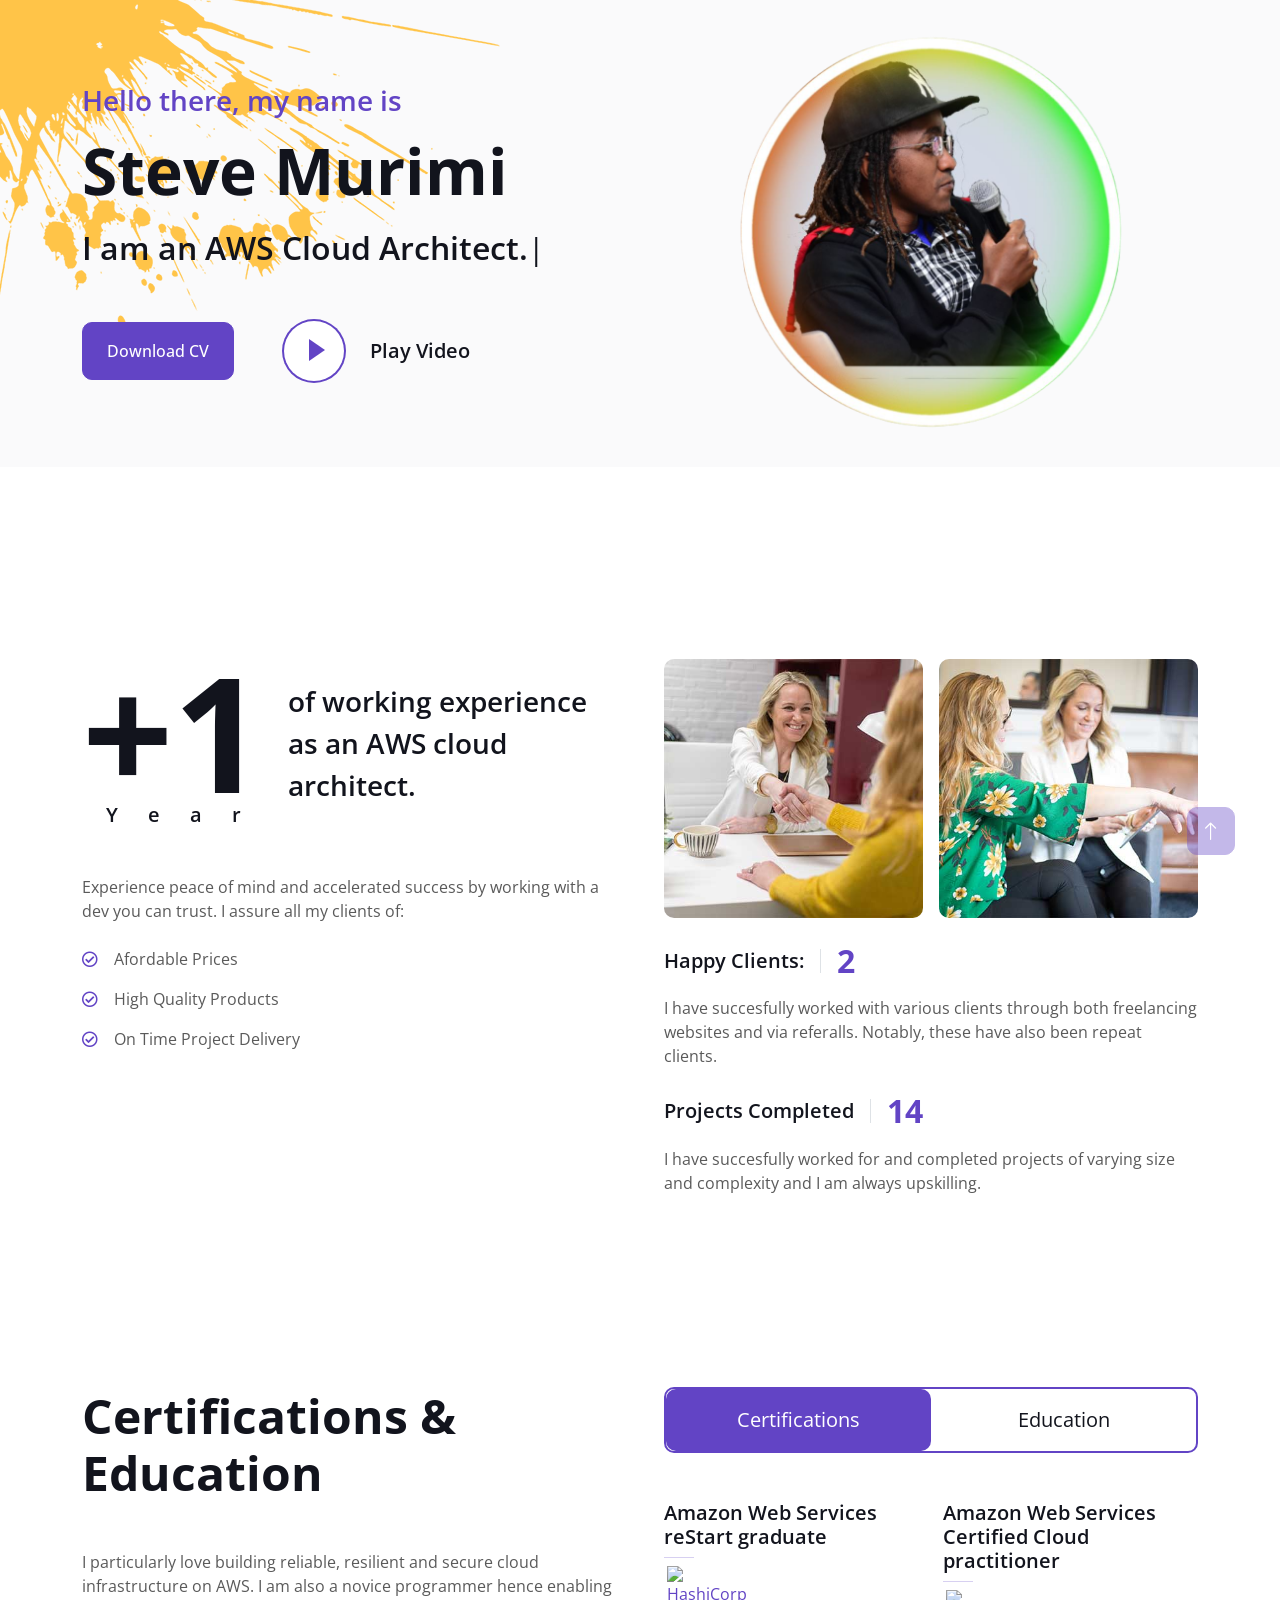
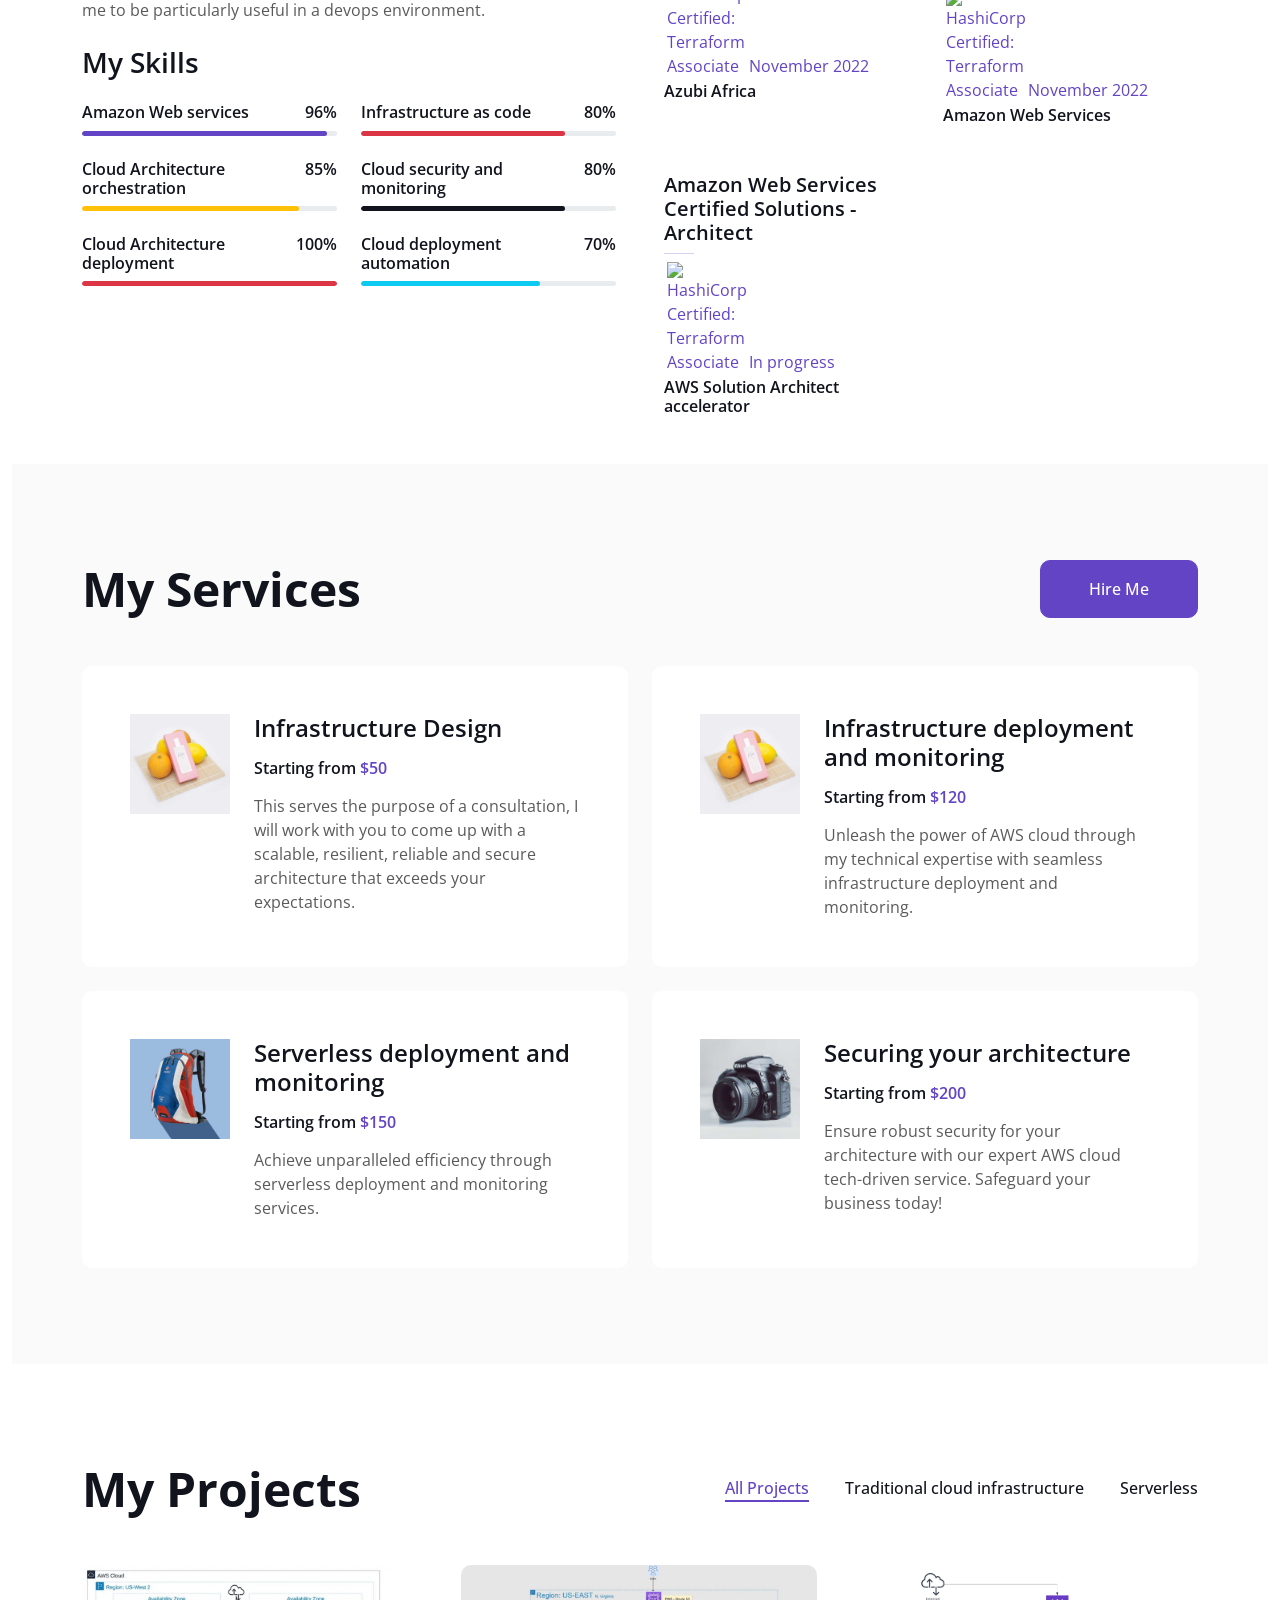
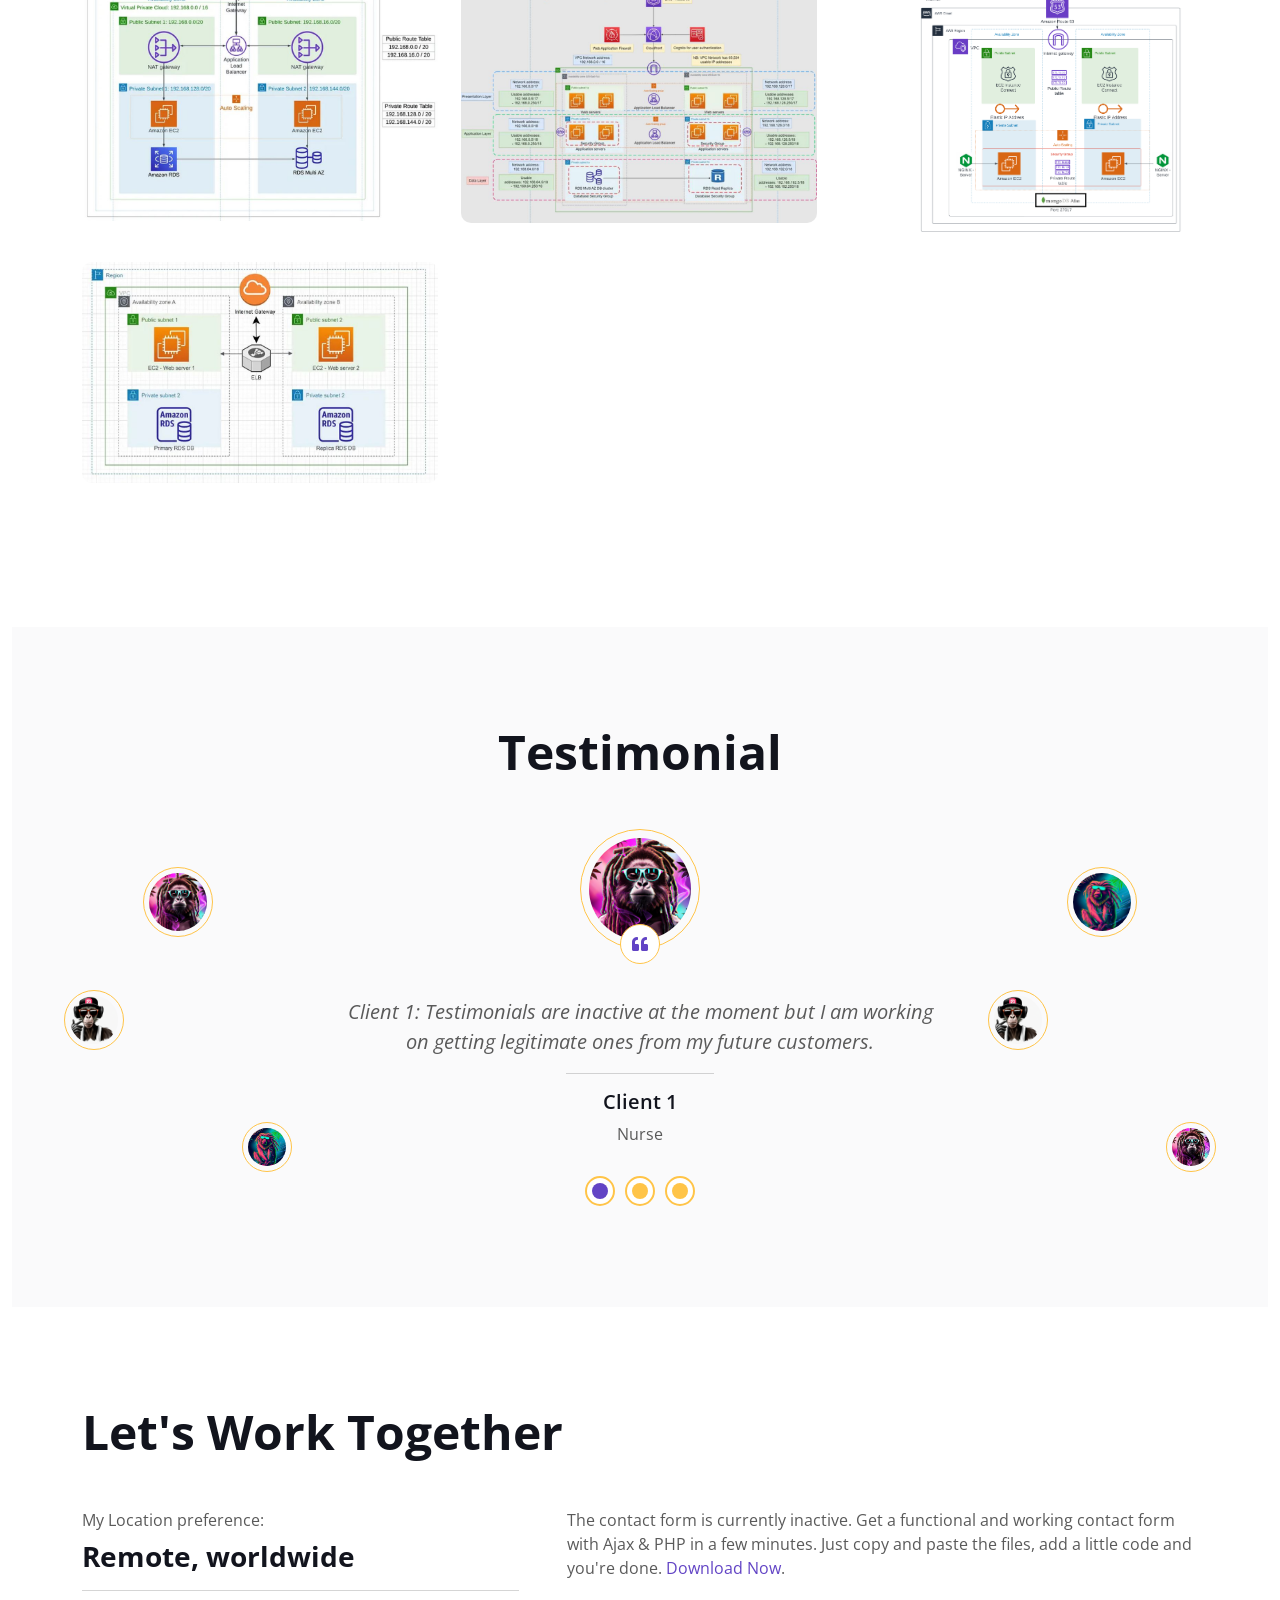
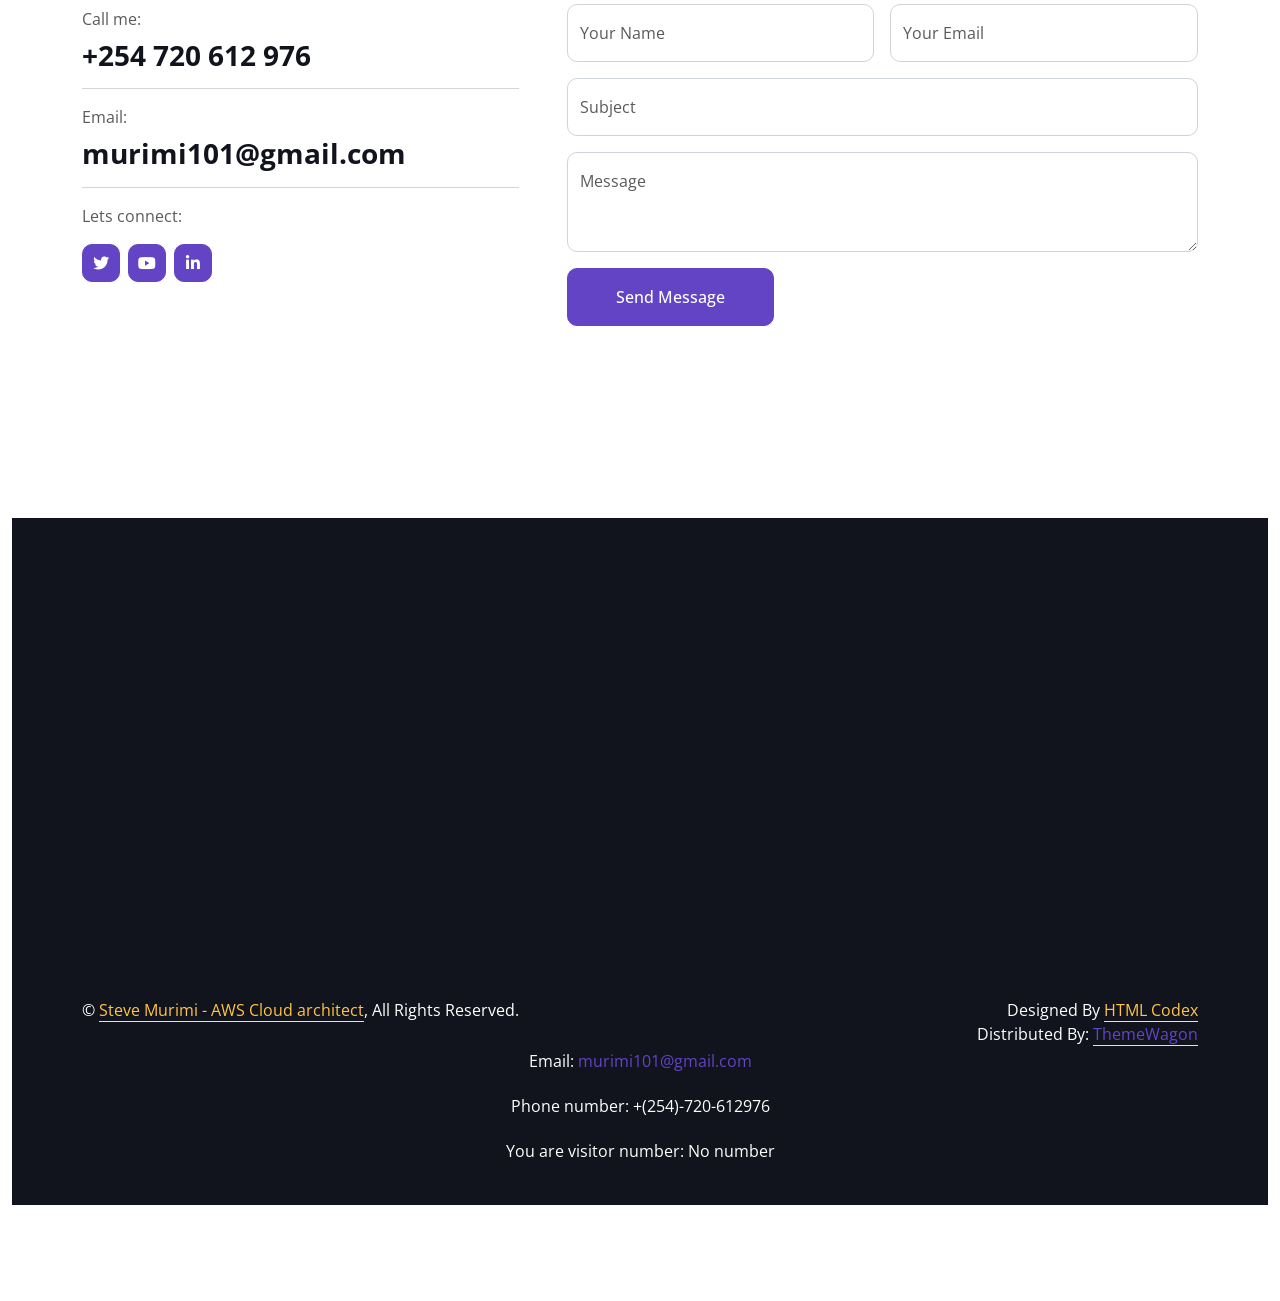
==== commit 7df6feef: "Added a new project, yet to update medium article" ====
--- a/index.html
+++ b/index.html
@@ -449,6 +449,15 @@
                 </div>
                 <div class="col-lg-4 col-md-6 portfolio-item first">
                     <div class="portfolio-img rounded overflow-hidden">
+                        <img class="img-fluid" src="./img/Cloud-resume-challenge-server.png" alt="">
+                        <div class="portfolio-btn">
+                            <a class="btn btn-lg-square btn-outline-secondary border-2 mx-1" href="./img/Cloud-resume-challenge-server.png" data-lightbox="portfolio"><i class="fa fa-eye"></i></a>
+                            <a class="btn btn-lg-square btn-outline-secondary border-2 mx-1" href="#"><i class="fa fa-link"></i></a>
+                        </div>
+                    </div>
+                </div>
+                <div class="col-lg-4 col-md-6 portfolio-item first">
+                    <div class="portfolio-img rounded overflow-hidden">
                         <img class="img-fluid" src="./img/project-3.JPG" alt="">
                         <div class="portfolio-btn">
                             <a class="btn btn-lg-square btn-outline-secondary border-2 mx-1" href="./img/project-3.JPG" data-lightbox="portfolio"><i class="fa fa-eye"></i></a>
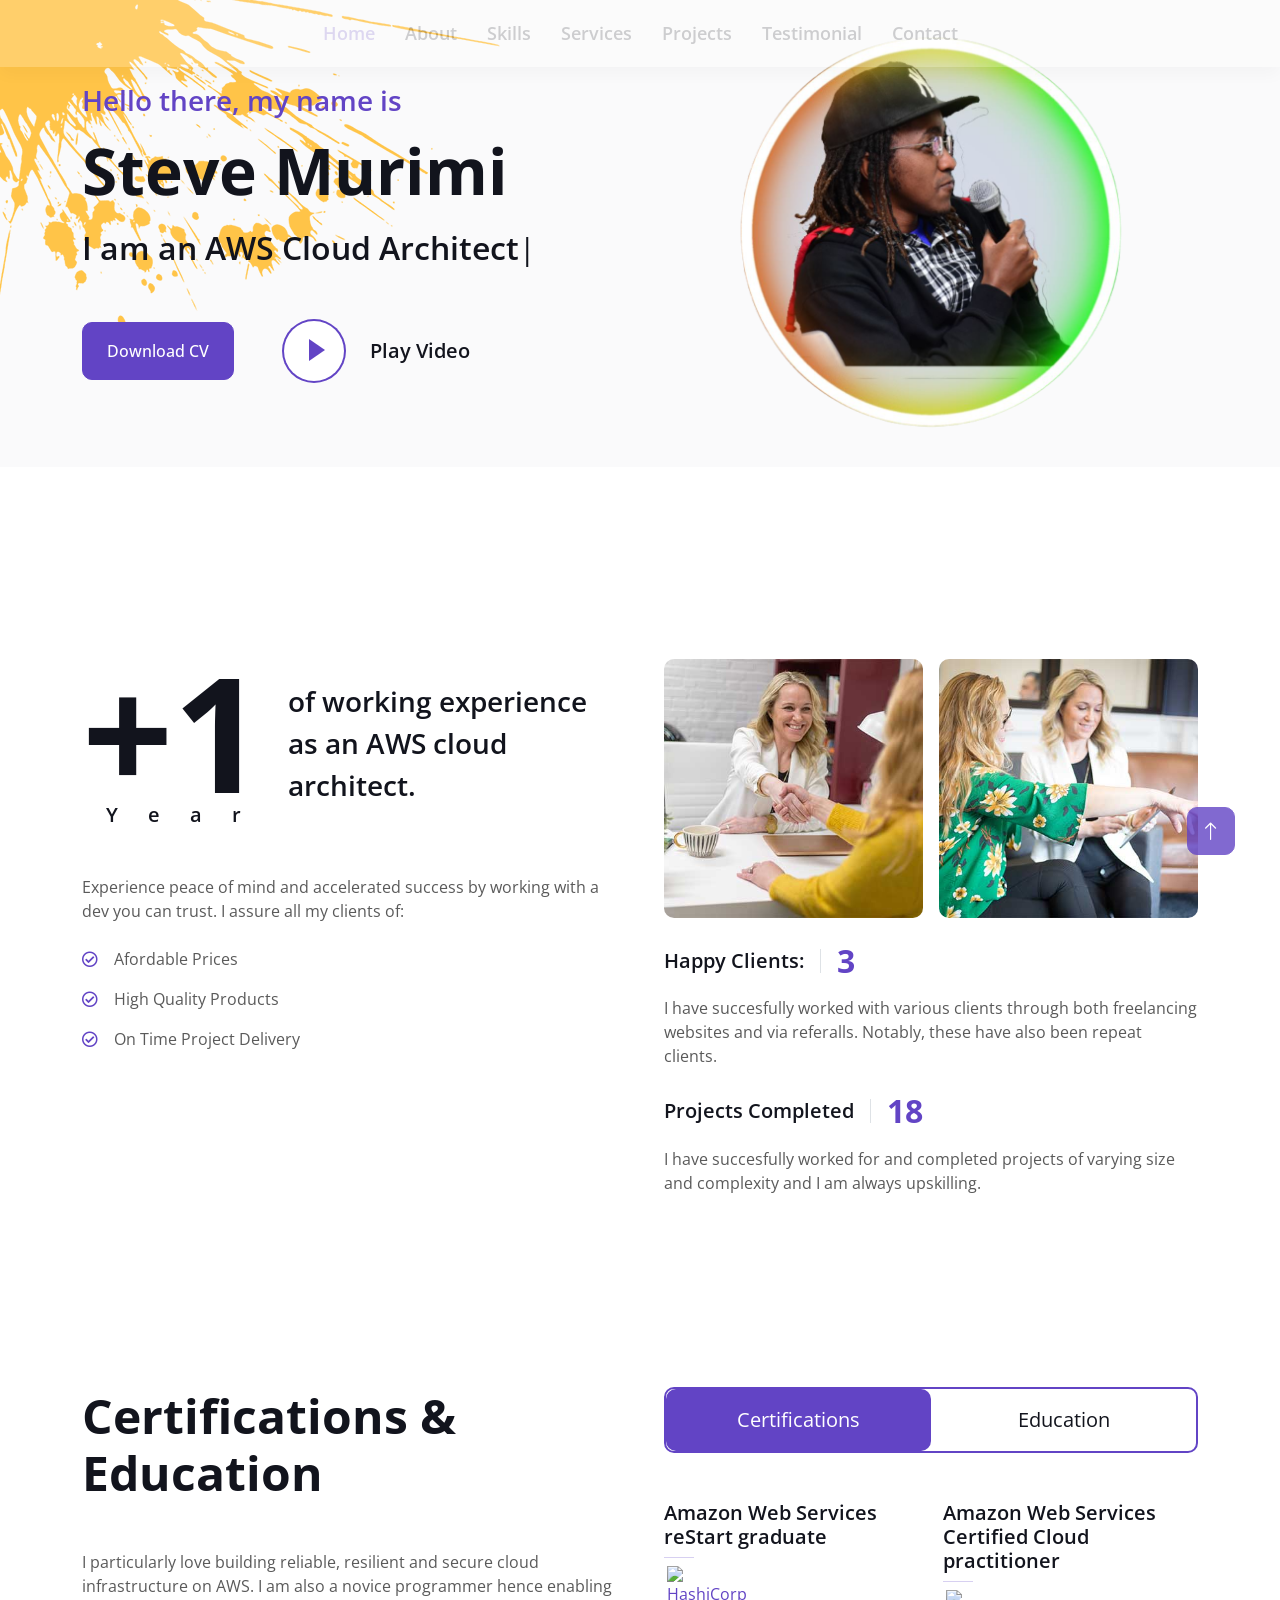
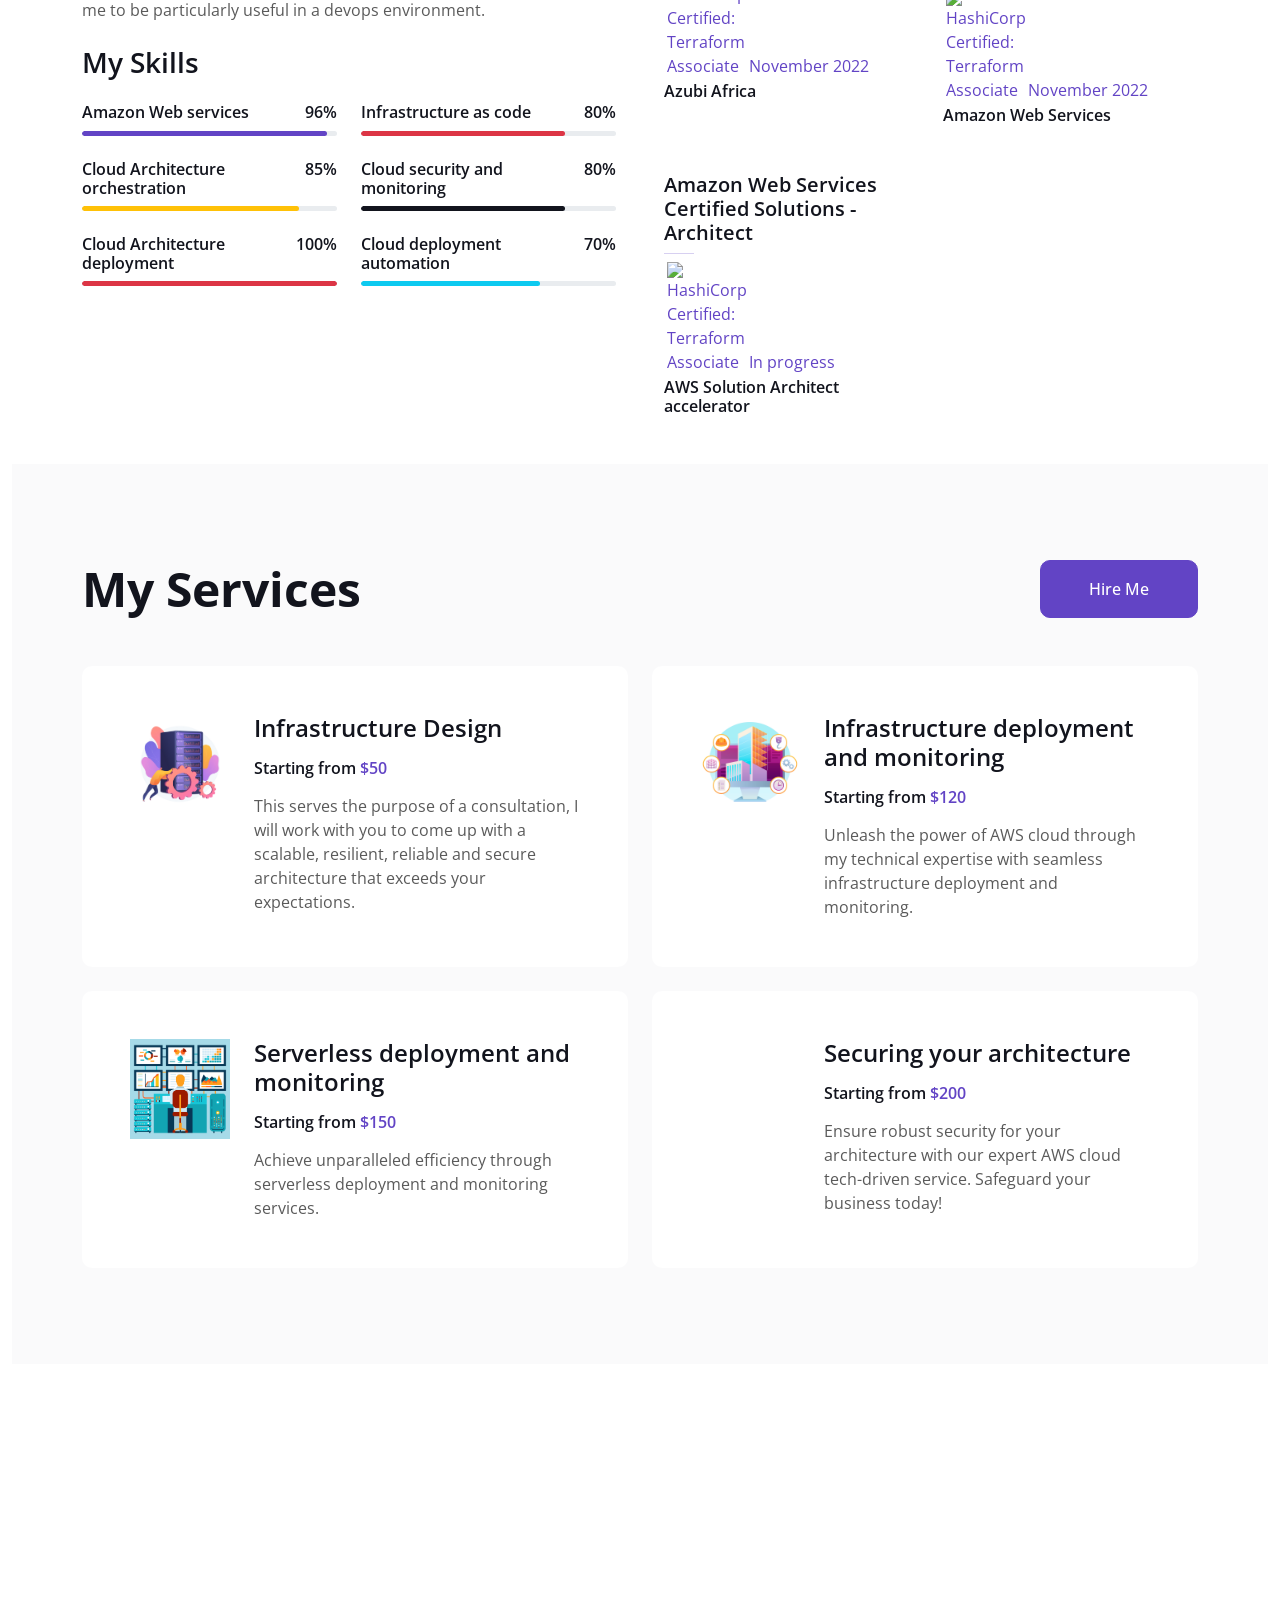
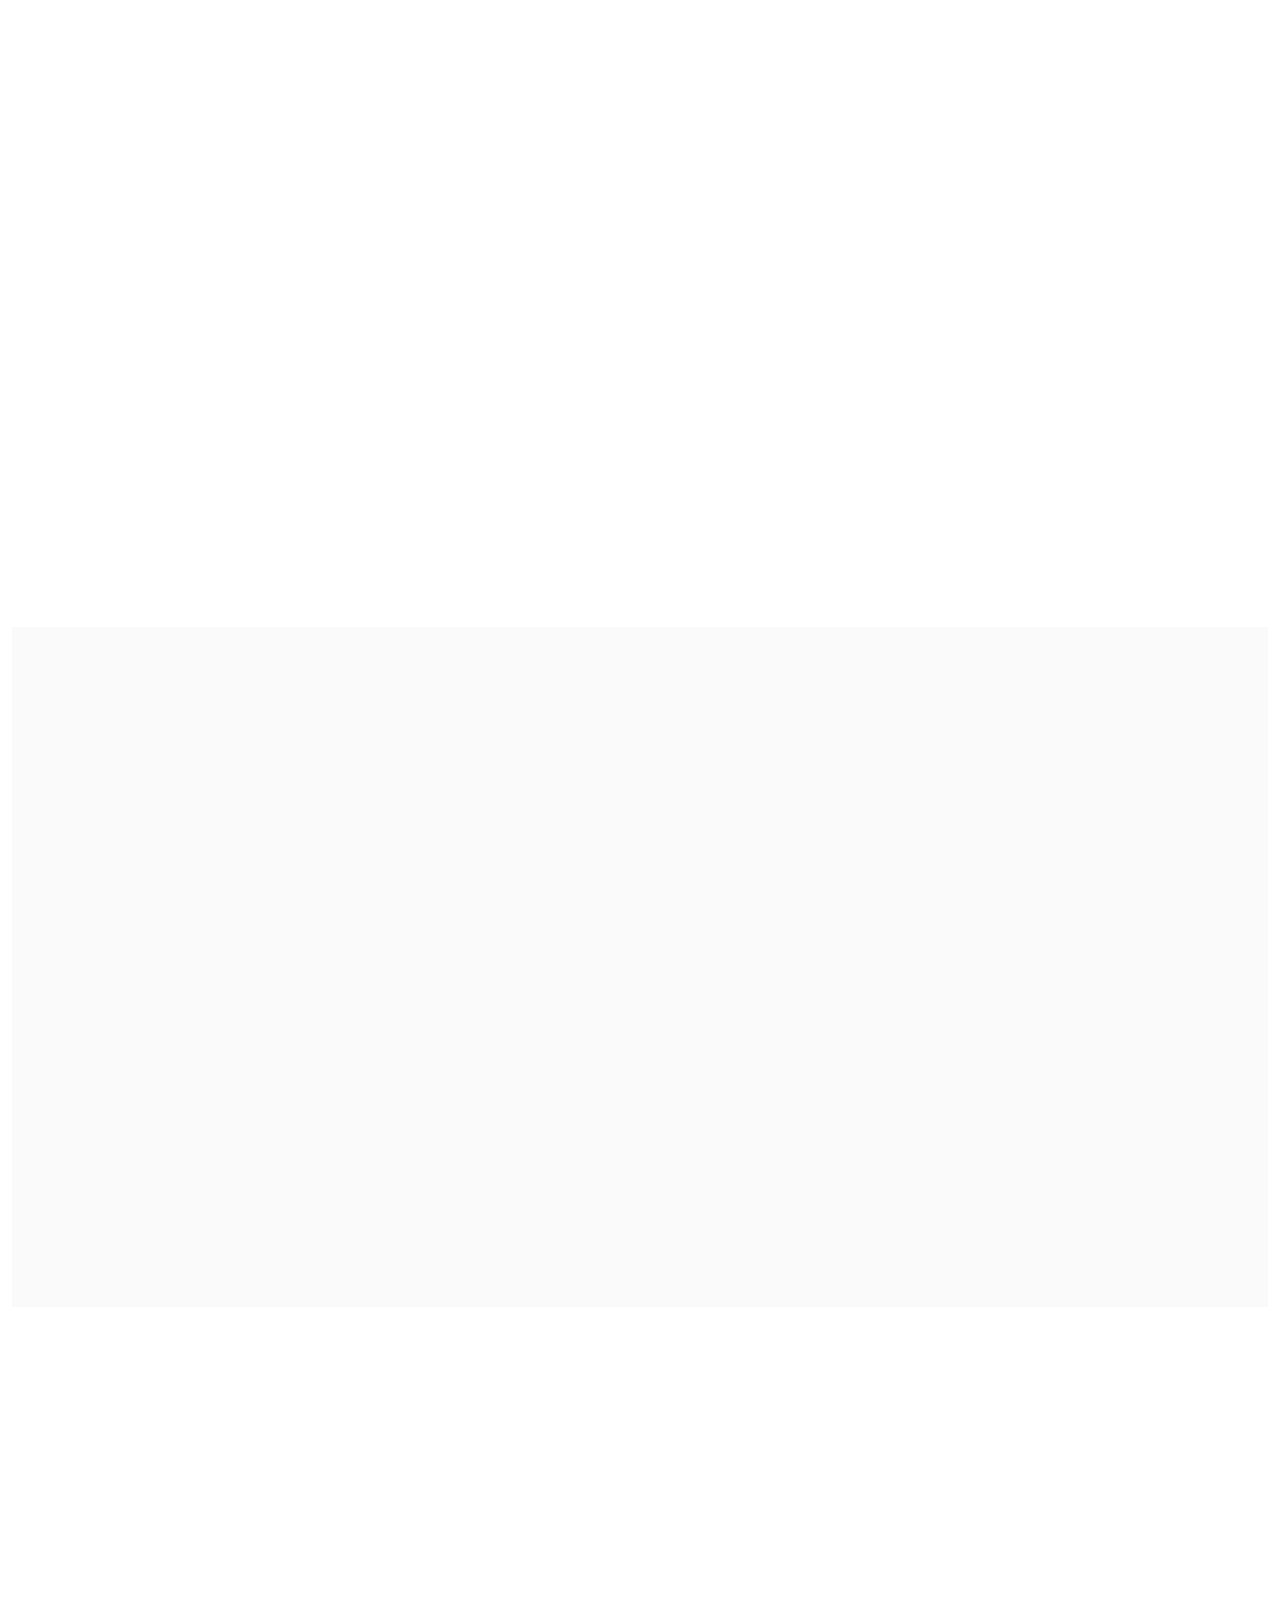
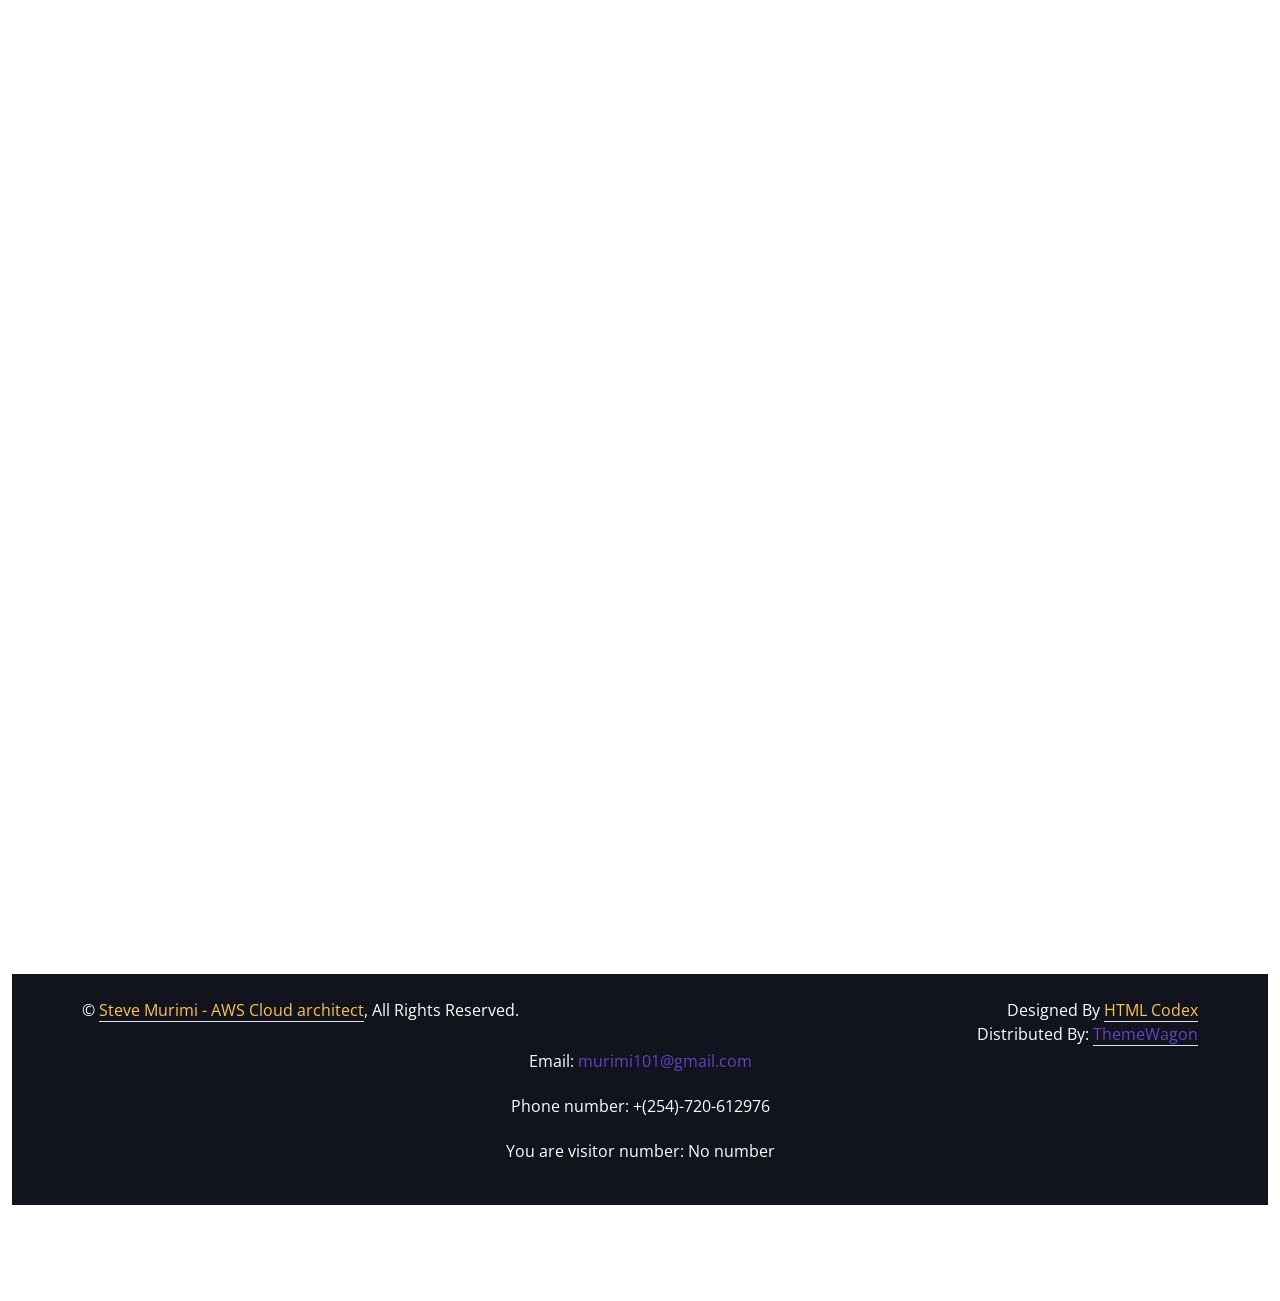
==== commit 6c4625e4: "Updating the services and fixing downlaod file button" ====
--- a/index.html
+++ b/index.html
@@ -48,7 +48,7 @@
     <!-- Navbar Start -->
     <nav class="navbar navbar-expand-lg bg-white navbar-light fixed-top shadow py-lg-0 px-4 px-lg-5 wow fadeIn" data-wow-delay="0.1s">
         <a href="index.html" class="navbar-brand d-block d-lg-none">
-            <h1 class="text-primary fw-bold m-0">ProMan</h1>
+            <h1 class="text-primary fw-bold m-0">Steve Murimi</h1>
         </a>
         <button type="button" class="navbar-toggler" data-bs-toggle="collapse" data-bs-target="#navbarCollapse">
             <span class="navbar-toggler-icon"></span>
@@ -84,7 +84,8 @@
                     <h2 class="typed-text-output d-inline"></h2>
                     <div class="typed-text d-none">I am an AWS Cloud Architect. , I am an AWS Cloud Infrastructure Builder. , I am an AWS Cloud Security specialist. , I am a general AWS Cloud expert.</div>
                     <div class="d-flex align-items-center pt-5">
-                        <a href="" class="btn btn-primary py-3 px-4 me-5">Download CV</a>
+                        <!-- <a href="" class="btn btn-primary py-3 px-4 me-5">Download CV</a> -->
+                        <a href="#" class="btn btn-primary py-3 px-4 me-5" id="downloadBtn">Download CV</a>
                         <button type="button" class="btn-play" data-bs-toggle="modal"
                             data-src="https://www.youtube.com/embed/l3ALiZPNynU" data-bs-target="#videoModal">
                             <span></span>
@@ -373,7 +374,7 @@
                 </div>
                 <div class="col-lg-6 wow fadeInUp" data-wow-delay="0.3s">
                     <div class="service-item d-flex flex-column flex-sm-row bg-white rounded h-100 p-4 p-lg-5">
-                        <div class="bg-icon-1 flex-shrink-0 mb-3">
+                        <div class="bg-icon-2 flex-shrink-0 mb-3">
                             <!-- <i class="fa fa-code-branch fa-2x text-dark"></i> -->
                         </div>
                         <div class="ms-sm-4">
@@ -385,7 +386,7 @@
                 </div>
                 <div class="col-lg-6 wow fadeInUp" data-wow-delay="0.1s">
                     <div class="service-item d-flex flex-column flex-sm-row bg-white rounded h-100 p-4 p-lg-5">
-                        <div class="bg-icon-2 flex-shrink-0 mb-3">
+                        <div class="bg-icon-3 flex-shrink-0 mb-3">
                             <!-- <i class="fa fa-code fa-2x text-dark"></i> -->
                         </div>
                         <div class="ms-sm-4">
@@ -397,7 +398,7 @@
                 </div>
                 <div class="col-lg-6 wow fadeInUp" data-wow-delay="0.3s">
                     <div class="service-item d-flex flex-column flex-sm-row bg-white rounded h-100 p-4 p-lg-5">
-                        <div class="bg-icon-3 flex-shrink-0 mb-3">
+                        <div class="bg-icon-4 flex-shrink-0 mb-3">
                             <!-- <i class="fa fa-laptop-code fa-2x text-dark"></i> -->
                         </div>
                         <div class="ms-sm-4">
@@ -561,7 +562,6 @@
                     <p class="mb-2">Lets connect:</p>
                     <div class="d-flex pt-2">
                         <a class="btn btn-square btn-primary me-2" href="https://twitter.com/stevedevex"><i class="fab fa-twitter"></i></a>
-                        <!-- <a class="btn btn-square btn-primary me-2" href=""><i class="fab fa-facebook-f"></i></a> -->
                         <a class="btn btn-square btn-primary me-2" href="https://www.youtube.com/@stevemurimi4806"><i class="fab fa-youtube"></i></a>
                         <a class="btn btn-square btn-primary me-2" href="https://www.linkedin.com/in/steve-murimi/"><i class="fab fa-linkedin-in"></i></a>
                     </div>
@@ -627,9 +627,6 @@
                     <div class="col-md-6 text-center text-md-start mb-3 mb-md-0">
                         &copy; <a class="border-bottom text-secondary" href="#">Steve Murimi - AWS Cloud architect</a>, All Rights Reserved.
                     </div>
-
-
-
 
                     <div class="col-md-6 text-center text-md-end">
                         <!--/*** This template is free as long as you keep the footer author’s credit link/attribution link/backlink. If you'd like to use the template without the footer author’s credit link/attribution link/backlink, you can purchase the Credit Removal License from "https://htmlcodex.com/credit-removal". Thank you for your support. ***/-->
@@ -677,32 +674,7 @@
     <script src="js/main.js"></script>
     <!-- Visitor counter  -->
     <script src="js/script.js"></script>
+    <!-- Script to allow CV download -->
+    <script src="js/client.js"></script>
 </body>
-
-
-
-<!-- <div>
-    <h1>Button Click Counter</h1>
-  <button id="incrementButton">Click Me!</button>
-  <p id="count">0</p>
-  <script>
-    const incrementButton = document.getElementById('incrementButton');
-    const countElement = document.getElementById('count');
-
-    incrementButton.addEventListener('click', async () => {
-      const response = await fetch('/increment', {
-        method: 'POST',
-        headers: {
-          'Content-Type': 'application/json',
-        },
-      });
-
-      const data = await response.json();
-      countElement.textContent = data.count;
-    });
-  </script>
-</div> -->
-
-
-
 </html>
--- a/css/style.css
+++ b/css/style.css
@@ -261,7 +261,7 @@
     display: flex;
     align-items: center;
     justify-content: center;
-    background: url(../img/project-2a.jpg) center center no-repeat;
+    background: url(../img/Infrastructure-Design.jpg) center center no-repeat;
     background-size: cover;
 }
 
@@ -271,7 +271,7 @@
     display: flex;
     align-items: center;
     justify-content: center;
-    background: url(../img/project-3a.jpg) center center no-repeat;
+    background: url(../img/Infrastructuredeploymentandmonitoring.jpg) center center no-repeat;
     background-size: cover;
 }
 
@@ -281,7 +281,17 @@
     display: flex;
     align-items: center;
     justify-content: center;
-    background: url(../img/project-4.jpg) center center no-repeat;
+    background: url(../img/Serverlessdeploymentandmonitoring.jpg) center center no-repeat;
+    background-size: cover;
+}
+
+.service-item .bg-icon-4 {
+    width: 100px;
+    height: 100px;
+    display: flex;
+    align-items: center;
+    justify-content: center;
+    background: url(../img/Securing-your-architecture.jpg) center center no-repeat;
     background-size: cover;
 }
 
